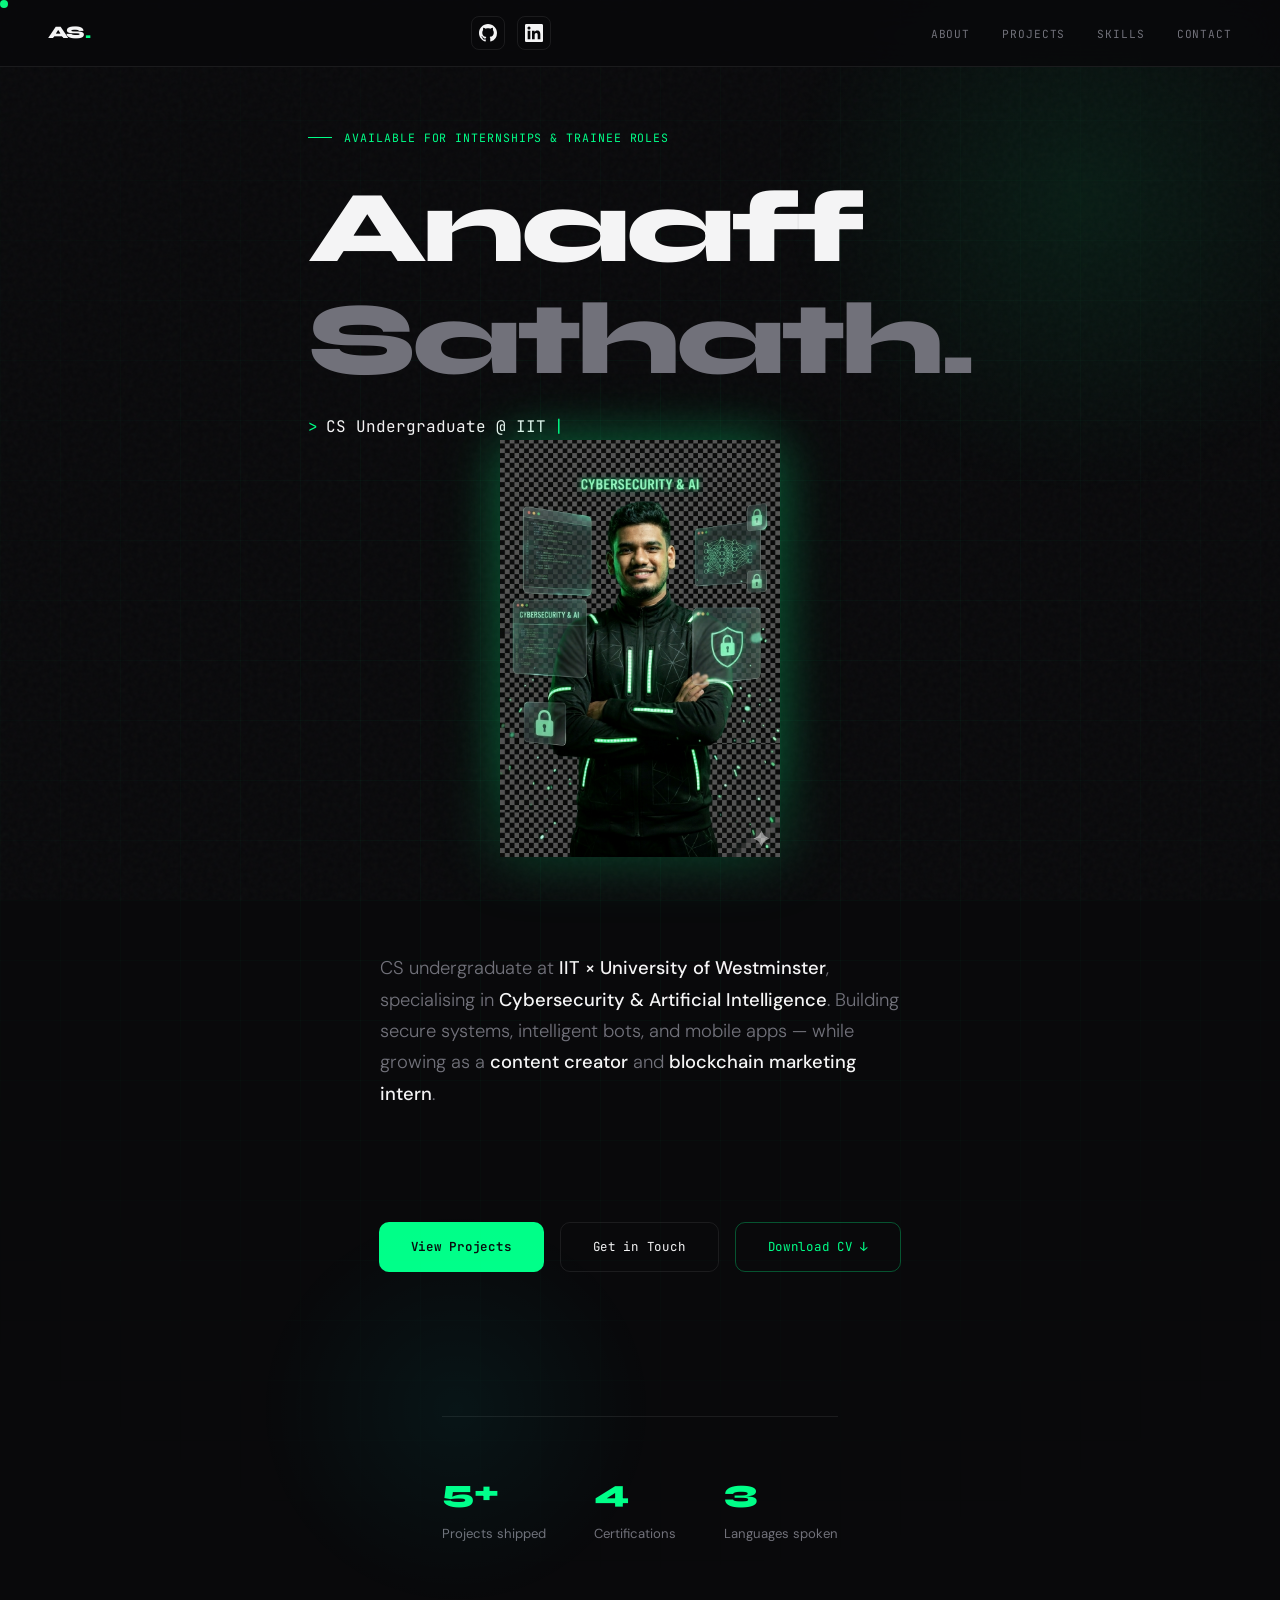
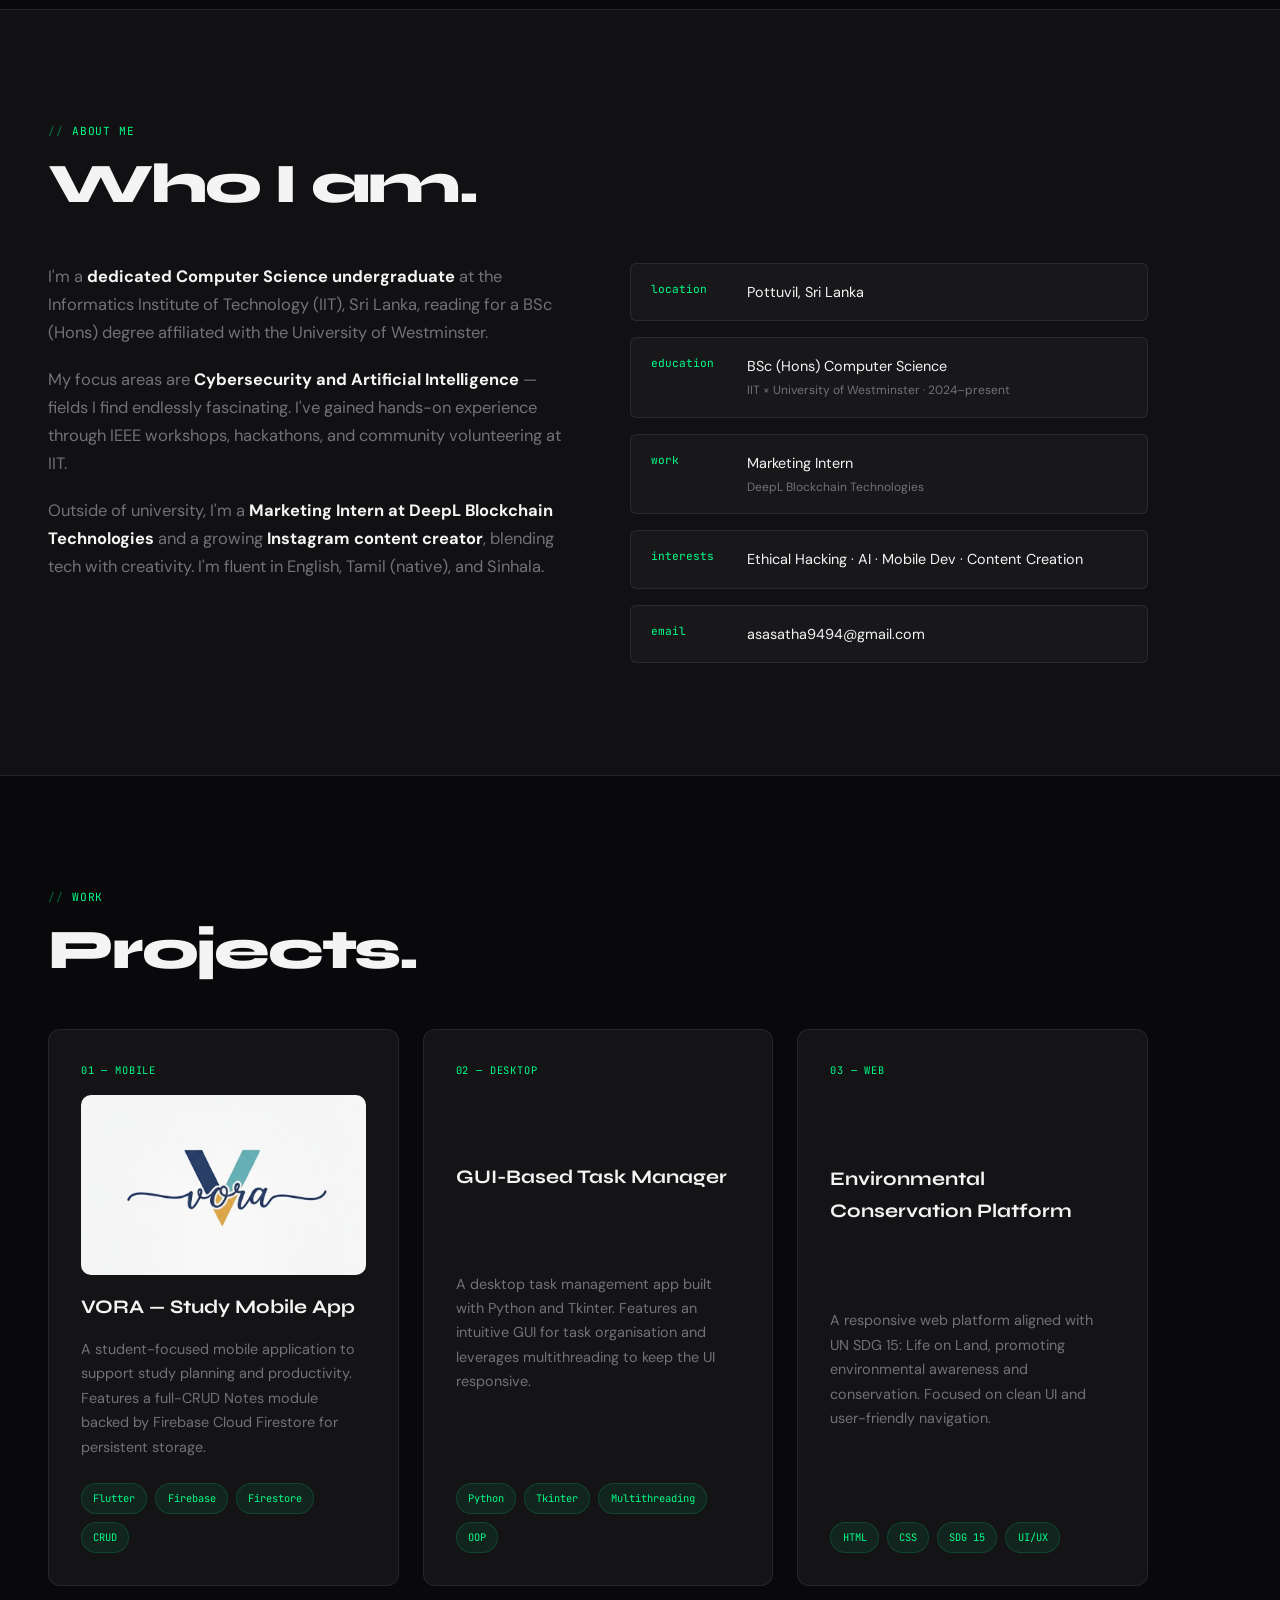
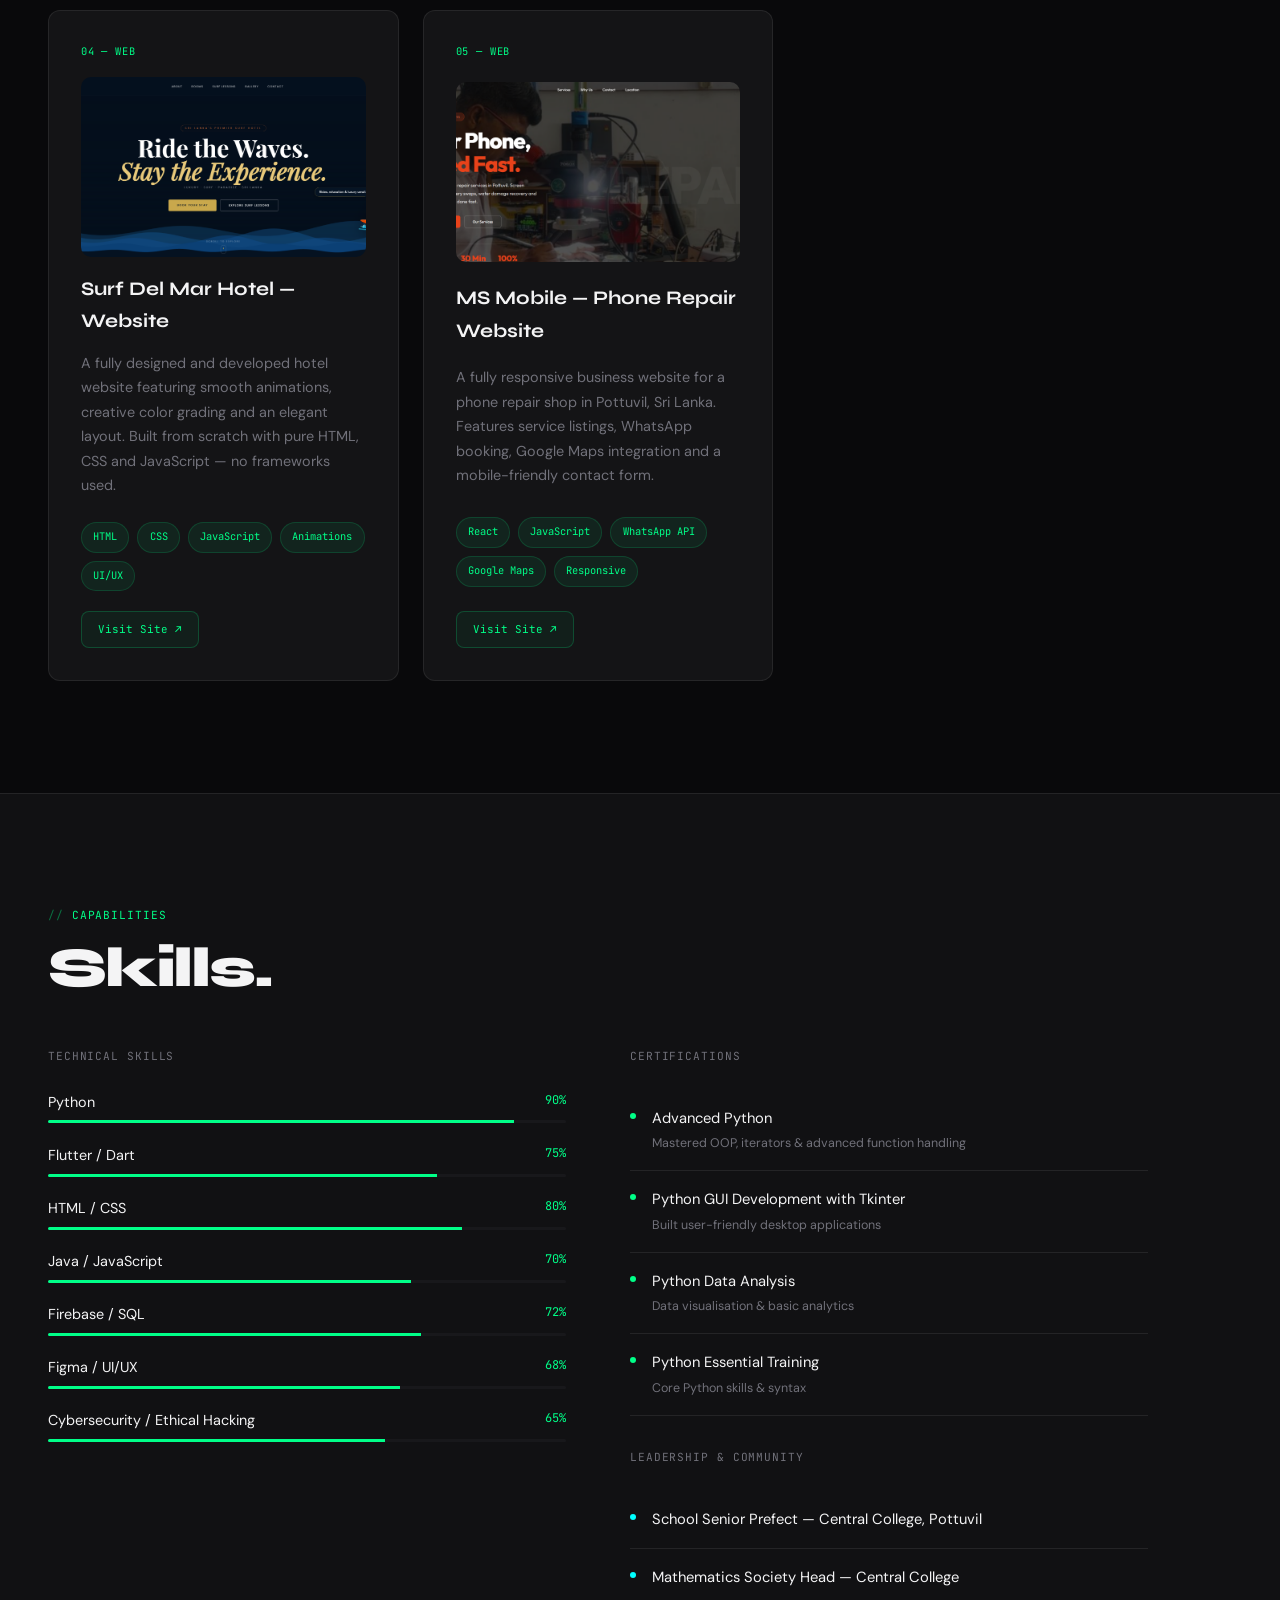
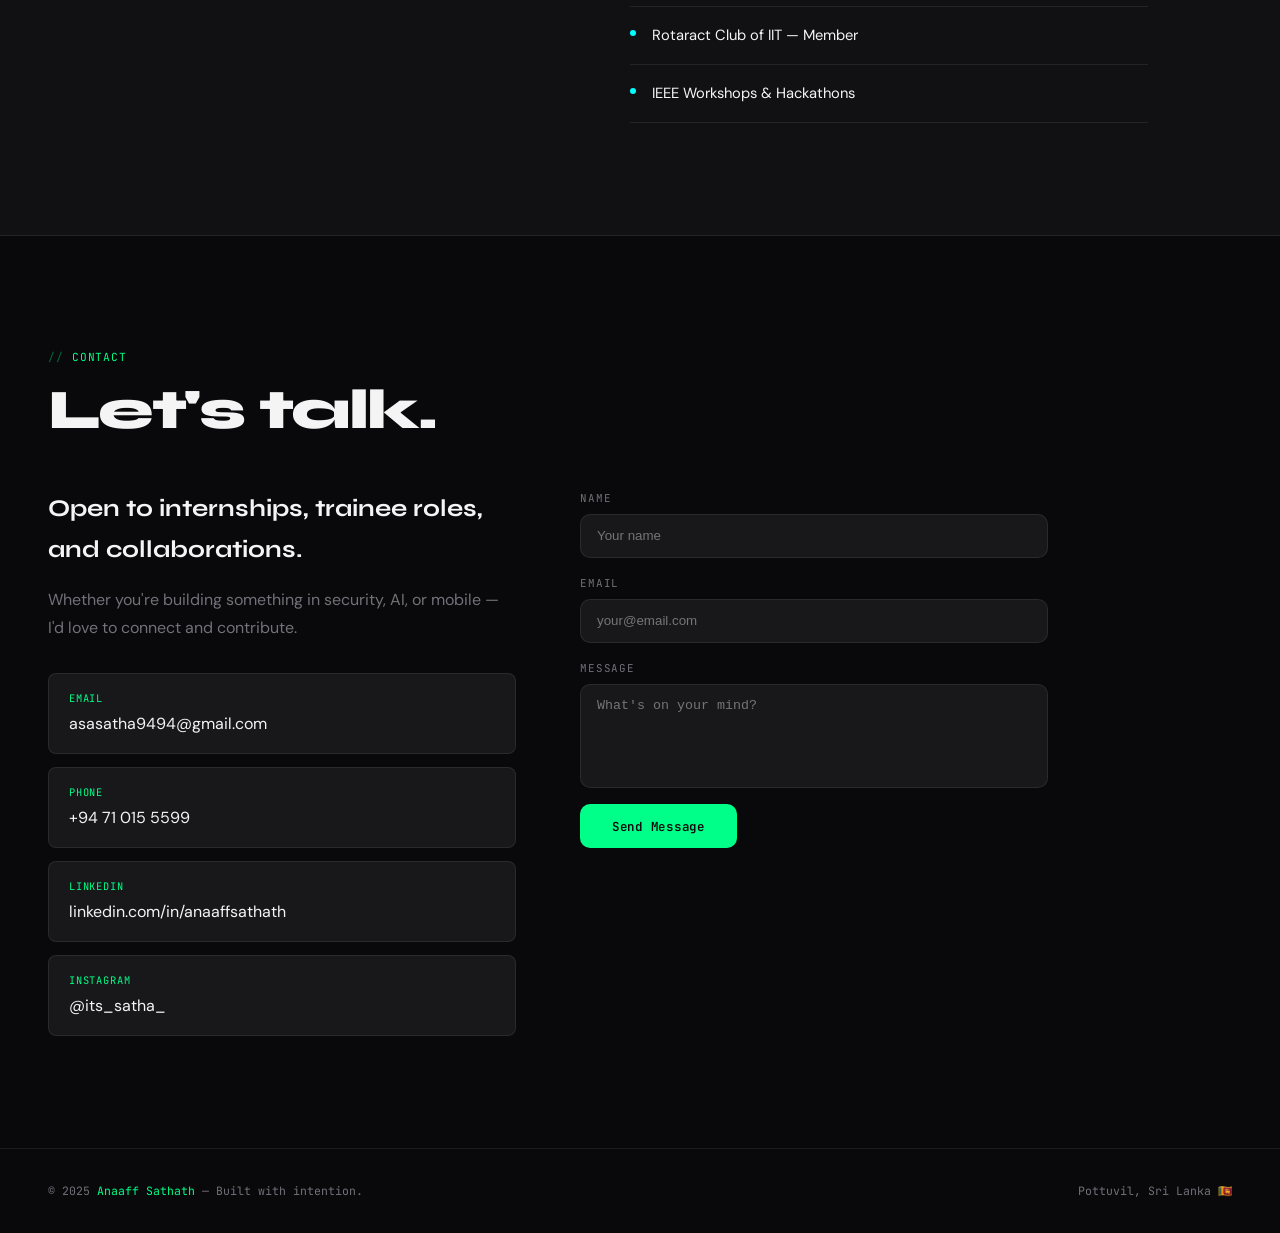
==== index.html @ a1d67bde "added hero image section and mobile fixes" ====
<!DOCTYPE html>
<html lang="en">

<head>
  <meta charset="UTF-8">
  <meta name="viewport" content="width=device-width, initial-scale=1.0">
  <title>Anaaff Sathath — CS Undergraduate | Cybersecurity & AI</title>
  <link
    href="https://fonts.googleapis.com/css2?family=Syne:wght@400;700;800&family=JetBrains+Mono:wght@300;400;600&family=DM+Sans:wght@300;400;500&display=swap"
    rel="stylesheet">
  <link rel="stylesheet" href="style.css">
</head>

<body>
  <!-- LOADING SCREEN -->
  <div id="loader">
    <div class="loader-inner">
      <div class="loader-logo">AS<span>.</span></div>
      <div class="loader-bar">
        <div class="loader-fill"></div>
      </div>
    </div>
  </div>

  <div class="cursor" id="cursor"></div>

  <nav>

    <!-- LEFT -->
    <div class="menu-toggle" id="menu-toggle">
      ☰
    </div>

    <!-- CENTER -->
    <a href="#" class="nav-logo">
      AS<span>.</span>
    </a>

    <!-- RIGHT -->
    <div class="nav-socials">

      <a href="https://github.com/asasatha9494" target="_blank" class="nav-social-link" aria-label="GitHub">

        <svg xmlns="http://www.w3.org/2000/svg" width="18" height="18" viewBox="0 0 24 24" fill="currentColor">

          <path
            d="M12 0C5.37 0 0 5.37 0 12c0 5.31 3.435 9.795 8.205 11.385.6.105.825-.255.825-.57 0-.285-.015-1.23-.015-2.235-3.015.555-3.795-.735-4.035-1.41-.135-.345-.72-1.41-1.23-1.695-.42-.225-1.02-.78-.015-.795.945-.015 1.62.87 1.845 1.23 1.08 1.815 2.805 1.305 3.495.99.105-.78.42-1.305.765-1.605-2.67-.3-5.46-1.335-5.46-5.925 0-1.305.465-2.385 1.23-3.225-.12-.3-.54-1.53.12-3.18 0 0 1.005-.315 3.3 1.23.96-.27 1.98-.405 3-.405s2.04.135 3 .405c2.295-1.56 3.3-1.23 3.3-1.23.66 1.65.24 2.88.12 3.18.765.84 1.23 1.905 1.23 3.225 0 4.605-2.805 5.625-5.475 5.925.435.375.81 1.095.81 2.22 0 1.605-.015 2.895-.015 3.3 0 .315.225.69.825.57A12.02 12.02 0 0 0 24 12c0-6.63-5.37-12-12-12z" />
        </svg>

      </a>

      <a href="https://www.linkedin.com/in/anaaffsathath" target="_blank" class="nav-social-link" aria-label="LinkedIn">

        <svg xmlns="http://www.w3.org/2000/svg" width="18" height="18" viewBox="0 0 24 24" fill="currentColor">

          <path
            d="M20.447 20.452h-3.554v-5.569c0-1.328-.027-3.037-1.852-3.037-1.853 0-2.136 1.445-2.136 2.939v5.667H9.351V9h3.414v1.561h.046c.477-.9 1.637-1.85 3.37-1.85 3.601 0 4.267 2.37 4.267 5.455v6.286zM5.337 7.433a2.062 2.062 0 0 1-2.063-2.065 2.064 2.064 0 1 1 2.063 2.065zm1.782 13.019H3.555V9h3.564v11.452zM22.225 0H1.771C.792 0 0 .774 0 1.729v20.542C0 23.227.792 24 1.771 24h20.451C23.2 24 24 23.227 24 22.271V1.729C24 .774 23.2 0 22.222 0h.003z" />
        </svg>

      </a>

    </div>

    <!-- MOBILE MENU -->
    <ul class="nav-links">
      <li><a href="#about">about</a></li>
      <li><a href="#projects">projects</a></li>
      <li><a href="#skills">skills</a></li>
      <li><a href="#contact">contact</a></li>
    </ul>

  </nav>

  <!-- HERO -->
  <section class="hero">
    <div class="hero-grid-bg"></div>
    <div class="hero-glow"></div>
    <div class="hero-glow2"></div>

    <div class="hero-container">
      <div class="hero-content">
        <div class="hero-tag">Available for internships &amp; trainee roles</div>
        <h1>Anaaff<br><span class="h1-dim">Sathath.</span></h1>
        <div class="typed-wrapper">
          <span class="typed-prefix">&gt;</span>
          <span id="typed-text"></span>
          <span class="typed-cursor">|</span>
        </div>


        <div class="hero-image">
          <img src="assets/images/portfolio pic.png" alt="Anaaff">
        </div>
      </div>
      <p class="hero-sub">
        CS undergraduate at <strong>IIT × University of Westminster</strong>, specialising in
        <strong>Cybersecurity &amp; Artificial Intelligence</strong>. Building secure systems, intelligent bots, and
        mobile apps — while growing as a <strong>content creator</strong> and <strong>blockchain marketing
          intern</strong>.
      </p>
      <div class="hero-cta">
        <a href="#projects" class="btn btn-primary">View Projects</a>
        <a href="#contact" class="btn btn-outline">Get in Touch</a>
        <a href="[data-uri]" download="Anaaff_Sathath_CV.pdf"
          class="btn btn-outline" style="border-color:rgba(0,255,136,0.3);color:var(--accent);">Download CV ↓</a>
      </div>
      <div class="hero-stats">
        <div>
          <div class="stat-num">5+</div>
          <div class="stat-label">Projects shipped</div>
        </div>
        <div>
          <div class="stat-num">4</div>
          <div class="stat-label">Certifications</div>
        </div>
        <div>
          <div class="stat-num">3</div>
          <div class="stat-label">Languages spoken</div>
        </div>
      </div>
    </div>
  </section>

  <!-- ABOUT -->
  <section id="about">
    <div class="section-tag">about me</div>
    <h2>Who I am.</h2>
    <div class="about-grid">
      <div class="about-text reveal">
        <p>I'm a <strong>dedicated Computer Science undergraduate</strong> at the Informatics Institute of Technology
          (IIT), Sri Lanka, reading for a BSc (Hons) degree affiliated with the University of Westminster.</p>
        <p>My focus areas are <strong>Cybersecurity and Artificial Intelligence</strong> — fields I find endlessly
          fascinating. I've gained hands-on experience through IEEE workshops, hackathons, and community volunteering at
          IIT.</p>
        <p>Outside of university, I'm a <strong>Marketing Intern at DeepL Blockchain Technologies</strong> and a growing
          <strong>Instagram content creator</strong>, blending tech with creativity. I'm fluent in English, Tamil
          (native), and Sinhala.
        </p>
      </div>
      <div class="about-details reveal">
        <div class="detail-row">
          <span class="detail-icon">location</span>
          <div class="detail-val">Pottuvil, Sri Lanka</div>
        </div>
        <div class="detail-row">
          <span class="detail-icon">education</span>
          <div class="detail-val">
            BSc (Hons) Computer Science
            <small>IIT × University of Westminster · 2024–present</small>
          </div>
        </div>
        <div class="detail-row">
          <span class="detail-icon">work</span>
          <div class="detail-val">
            Marketing Intern
            <small>DeepL Blockchain Technologies</small>
          </div>
        </div>
        <div class="detail-row">
          <span class="detail-icon">interests</span>
          <div class="detail-val">Ethical Hacking · AI · Mobile Dev · Content Creation</div>
        </div>
        <div class="detail-row">
          <span class="detail-icon">email</span>
          <div class="detail-val">asasatha9494@gmail.com</div>
        </div>
      </div>
    </div>
  </section>

  <!-- PROJECTS -->
  <section id="projects">
    <div class="section-tag">work</div>
    <h2>Projects.</h2>
    <div class="projects-grid">

      <div class="project-card reveal">
        <div class="project-num">01 — Mobile</div>
        <img src="assets/images/vora.jpeg" class="project-image" alt="Vora Study App">
        <div class="project-title">VORA — Study Mobile App</div>
        <p class="project-desc">A student-focused mobile application to support study planning and productivity.
          Features a full-CRUD Notes module backed by Firebase Cloud Firestore for persistent storage.</p>
        <div class="tech-stack">
          <span class="tech-tag">Flutter</span>
          <span class="tech-tag">Firebase</span>
          <span class="tech-tag">Firestore</span>
          <span class="tech-tag">CRUD</span>
        </div>
      </div>

      <div class="project-card reveal">
        <div class="project-num">02 — Desktop</div>
        <div class="project-title">GUI-Based Task Manager</div>
        <p class="project-desc">A desktop task management app built with Python and Tkinter. Features an intuitive GUI
          for task organisation and leverages multithreading to keep the UI responsive.</p>
        <div class="tech-stack">
          <span class="tech-tag">Python</span>
          <span class="tech-tag">Tkinter</span>
          <span class="tech-tag">Multithreading</span>
          <span class="tech-tag">OOP</span>
        </div>
      </div>

      <div class="project-card reveal">
        <div class="project-num">03 — Web</div>
        <div class="project-title">Environmental Conservation Platform</div>
        <p class="project-desc">A responsive web platform aligned with UN SDG 15: Life on Land, promoting environmental
          awareness and conservation. Focused on clean UI and user-friendly navigation.</p>
        <div class="tech-stack">
          <span class="tech-tag">HTML</span>
          <span class="tech-tag">CSS</span>
          <span class="tech-tag">SDG 15</span>
          <span class="tech-tag">UI/UX</span>
        </div>
      </div>

      <div class="project-card reveal">
        <div class="project-num">04 — Web</div>
        <img src="assets/images/surfdelmar.png" class="project-image">
        <div class="project-title">Surf Del Mar Hotel — Website</div>
        <p class="project-desc">A fully designed and developed hotel website featuring smooth animations, creative color
          grading and an elegant layout. Built from scratch with pure HTML, CSS and JavaScript — no frameworks used.</p>
        <div class="tech-stack">
          <span class="tech-tag">HTML</span>
          <span class="tech-tag">CSS</span>
          <span class="tech-tag">JavaScript</span>
          <span class="tech-tag">Animations</span>
          <span class="tech-tag">UI/UX</span>
        </div>
        <a href="https://surfdelmarhotel.com" target="_blank" class="project-link">Visit Site ↗</a>
      </div>

      <div class="project-card reveal">
        <div class="project-num">05 — Web</div>
        <img src="assets/images/msmobile.png" class="project-image">
        <div class="project-title">MS Mobile — Phone Repair Website</div>
        <p class="project-desc">A fully responsive business website for a phone repair shop in Pottuvil, Sri Lanka.
          Features service listings, WhatsApp booking, Google Maps integration and a mobile-friendly contact form.</p>
        <div class="tech-stack">
          <span class="tech-tag">React</span>
          <span class="tech-tag">JavaScript</span>
          <span class="tech-tag">WhatsApp API</span>
          <span class="tech-tag">Google Maps</span>
          <span class="tech-tag">Responsive</span>
        </div>
        <a href="https://asasatha9494.github.io/ms-mobile/" target="_blank" class="project-link">Visit Site ↗</a>
      </div>

    </div>
  </section>

  <!-- SKILLS -->
  <section id="skills">
    <div class="section-tag">capabilities</div>
    <h2>Skills.</h2>
    <div class="skills-layout">
      <div>
        <div class="skill-group-label">Technical Skills</div>
        <div class="skill-item reveal">
          <div class="skill-top"><span class="skill-name">Python</span><span class="skill-pct">90%</span></div>
          <div class="skill-bar">
            <div class="skill-fill" style="width:90%; animation-delay:0.1s"></div>
          </div>
        </div>
        <div class="skill-item reveal">
          <div class="skill-top"><span class="skill-name">Flutter / Dart</span><span class="skill-pct">75%</span></div>
          <div class="skill-bar">
            <div class="skill-fill" style="width:75%; animation-delay:0.2s"></div>
          </div>
        </div>
        <div class="skill-item reveal">
          <div class="skill-top"><span class="skill-name">HTML / CSS</span><span class="skill-pct">80%</span></div>
          <div class="skill-bar">
            <div class="skill-fill" style="width:80%; animation-delay:0.3s"></div>
          </div>
        </div>
        <div class="skill-item reveal">
          <div class="skill-top"><span class="skill-name">Java / JavaScript</span><span class="skill-pct">70%</span>
          </div>
          <div class="skill-bar">
            <div class="skill-fill" style="width:70%; animation-delay:0.4s"></div>
          </div>
        </div>
        <div class="skill-item reveal">
          <div class="skill-top"><span class="skill-name">Firebase / SQL</span><span class="skill-pct">72%</span></div>
          <div class="skill-bar">
            <div class="skill-fill" style="width:72%; animation-delay:0.5s"></div>
          </div>
        </div>
        <div class="skill-item reveal">
          <div class="skill-top"><span class="skill-name">Figma / UI/UX</span><span class="skill-pct">68%</span></div>
          <div class="skill-bar">
            <div class="skill-fill" style="width:68%; animation-delay:0.6s"></div>
          </div>
        </div>
        <div class="skill-item reveal">
          <div class="skill-top"><span class="skill-name">Cybersecurity / Ethical Hacking</span><span
              class="skill-pct">65%</span></div>
          <div class="skill-bar">
            <div class="skill-fill" style="width:65%; animation-delay:0.7s"></div>
          </div>
        </div>
      </div>
      <div>
        <div class="skill-group-label">Certifications</div>
        <ul class="cert-list">
          <li class="cert-item reveal">
            <div class="cert-dot"></div>
            <div>
              <div class="cert-name">Advanced Python</div>
              <div class="cert-sub">Mastered OOP, iterators & advanced function handling</div>
            </div>
          </li>
          <li class="cert-item reveal">
            <div class="cert-dot"></div>
            <div>
              <div class="cert-name">Python GUI Development with Tkinter</div>
              <div class="cert-sub">Built user-friendly desktop applications</div>
            </div>
          </li>
          <li class="cert-item reveal">
            <div class="cert-dot"></div>
            <div>
              <div class="cert-name">Python Data Analysis</div>
              <div class="cert-sub">Data visualisation & basic analytics</div>
            </div>
          </li>
          <li class="cert-item reveal">
            <div class="cert-dot"></div>
            <div>
              <div class="cert-name">Python Essential Training</div>
              <div class="cert-sub">Core Python skills & syntax</div>
            </div>
          </li>
        </ul>
        <div class="skill-group-label" style="margin-top:2rem">Leadership & Community</div>
        <ul class="cert-list">
          <li class="cert-item reveal">
            <div class="cert-dot" style="background:var(--accent2)"></div>
            <div>
              <div class="cert-name">School Senior Prefect — Central College, Pottuvil</div>
            </div>
          </li>
          <li class="cert-item reveal">
            <div class="cert-dot" style="background:var(--accent2)"></div>
            <div>
              <div class="cert-name">Mathematics Society Head — Central College</div>
            </div>
          </li>
          <li class="cert-item reveal">
            <div class="cert-dot" style="background:var(--accent2)"></div>
            <div>
              <div class="cert-name">Rotaract Club of IIT — Member</div>
            </div>
          </li>
          <li class="cert-item reveal">
            <div class="cert-dot" style="background:var(--accent2)"></div>
            <div>
              <div class="cert-name">IEEE Workshops & Hackathons</div>
            </div>
          </li>
        </ul>
      </div>
    </div>
  </section>

  <!-- CONTACT -->
  <section id="contact">
    <div class="section-tag">contact</div>
    <h2>Let's talk.</h2>
    <div class="contact-layout">
      <div class="reveal">
        <p class="contact-lead">Open to internships, trainee roles, and collaborations.</p>
        <p class="contact-text">Whether you're building something in security, AI, or mobile — I'd love to connect and
          contribute.</p>
        <div class="contact-links">
          <a href="mailto:asasatha9494@gmail.com" class="contact-link">
            <div>
              <span class="contact-link-label">email</span>
              asasatha9494@gmail.com
            </div>
          </a>
          <a href="tel:+94710155599" class="contact-link">
            <div>
              <span class="contact-link-label">phone</span>
              +94 71 015 5599
            </div>
          </a>
          <a href="https://www.linkedin.com/in/anaaffsathath" target="_blank" class="contact-link">
            <div>
              <span class="contact-link-label">linkedin</span>
              linkedin.com/in/anaaffsathath
            </div>
          </a>
          <a href="https://www.instagram.com/its_satha_" target="_blank" class="contact-link">
            <div>
              <span class="contact-link-label">instagram</span>
              @its_satha_
            </div>
          </a>
        </div>
      </div>
      <div class="contact-form reveal">
        <div class="form-group">
          <label>name</label>
          <input type="text" placeholder="Your name">
        </div>
        <div class="form-group">
          <label>email</label>
          <input type="email" placeholder="your@email.com">
        </div>
        <div class="form-group">
          <label>message</label>
          <textarea rows="5" placeholder="What's on your mind?"></textarea>
        </div>
        <button class="btn btn-primary" style="align-self: flex-start;"
          onclick="alert('Thanks! Connect this to EmailJS or Formspree.')">Send Message</button>
      </div>
    </div>
  </section>

  <footer>
    <div class="footer-text">© 2025 <span>Anaaff Sathath</span> — Built with intention.</div>
    <div class="footer-text">Pottuvil, Sri Lanka 🇱🇰</div>
  </footer>

  <script src="script.js"></script>
</body>


</html>
---- style.css ----
/* =========================
   RESET
========================= */
*,
*::before,
*::after {
  margin: 0;
  padding: 0;
  box-sizing: border-box;
}

img,
svg,
video,
canvas {
  max-width: 100%;
  display: block;
}

:root {
  --bg: #09090b;
  --bg2: #111113;
  --bg3: #18181b;
  --card: #141416;
  --text: #f4f4f5;
  --muted: #71717a;
  --accent: #00ff88;
  --accent2: #0ff;
  --border: rgba(255, 255, 255, 0.08);
}

html {
  scroll-behavior: smooth;
}

body {
  background: var(--bg);
  color: var(--text);
  font-family: 'DM Sans', sans-serif;
  line-height: 1.7;
  overflow-x: hidden;
  position: relative;
}

/* =========================
   NOISE OVERLAY
========================= */
body::before {
  content: '';
  position: fixed;
  inset: 0;
  z-index: 0;
  pointer-events: none;
  background-image: url("data:image/svg+xml,%3Csvg viewBox='0 0 200 200' xmlns='http://www.w3.org/2000/svg'%3E%3Cfilter id='n'%3E%3CfeTurbulence type='fractalNoise' baseFrequency='0.9' numOctaves='4' stitchTiles='stitch'/%3E%3C/filter%3E%3Crect width='100%25' height='100%25' filter='url(%23n)' opacity='0.03'/%3E%3C/svg%3E");
}

/* =========================
   NAVBAR
========================= */
nav {
  position: fixed;
  top: 0;
  left: 0;
  width: 100%;
  z-index: 1000;

  display: flex;
  align-items: center;
  justify-content: space-between;

  padding: 1rem 3rem;

  background: rgba(9, 9, 11, 0.85);
  backdrop-filter: blur(20px);
  border-bottom: 1px solid var(--border);
}

.nav-logo {
  color: var(--text);
  text-decoration: none;
  font-family: 'Syne', sans-serif;
  font-size: 1.1rem;
  font-weight: 800;
  letter-spacing: -0.03em;
}

.nav-logo span {
  color: var(--accent);
}

.nav-links {
  display: flex;
  align-items: center;
  gap: 2rem;
  list-style: none;
}

.nav-links a {
  text-decoration: none;
  color: var(--muted);
  font-family: 'JetBrains Mono', monospace;
  font-size: 0.7rem;
  text-transform: uppercase;
  letter-spacing: 0.08em;
  transition: 0.25s ease;
}

.nav-links a:hover,
.nav-links a.active {
  color: var(--accent);
}

/* NAV SOCIALS */
.nav-socials {
  display: flex;
  align-items: center;
  gap: 0.75rem;
}

.nav-social-link {
  width: 34px;
  height: 34px;

  display: flex;
  align-items: center;
  justify-content: center;

  border-radius: 8px;
  border: 1px solid var(--border);

  color: var(--text);
  text-decoration: none;

  transition: 0.25s ease;
}

.nav-social-link:hover {
  color: var(--accent);
  border-color: rgba(0, 255, 136, 0.35);
  background: rgba(0, 255, 136, 0.06);
  transform: translateY(-2px);
}

/* HAMBURGER */
.menu-toggle {
  display: none;

  align-items: center;
  justify-content: center;

  cursor: pointer;

  font-size: 1.3rem;

  color: var(--text);

  width: 38px;
  height: 38px;

  border-radius: 8px;

  background: rgba(255, 255, 255, 0.03);

  border: 1px solid var(--border);
}

/* =========================
   HERO
========================= */
.hero {
  min-height: 100vh;
  display: flex;
  align-items: center;
  position: relative;
  overflow: hidden;
  padding: 8rem 3rem 4rem;
}

.hero-grid-bg {
  position: absolute;
  inset: 0;

  background-image:
    linear-gradient(rgba(0, 255, 136, 0.03) 1px, transparent 1px),
    linear-gradient(90deg, rgba(0, 255, 136, 0.03) 1px, transparent 1px);

  background-size: 60px 60px;

  mask-image: radial-gradient(ellipse 80% 60% at 50% 40%,
      black 30%,
      transparent 100%);
}

.hero-glow,
.hero-glow2 {
  position: absolute;
  border-radius: 50%;
  pointer-events: none;
}

.hero-glow {
  width: 600px;
  height: 600px;
  top: -100px;
  right: -100px;

  background: radial-gradient(circle,
      rgba(0, 255, 136, 0.08) 0%,
      transparent 70%);
}

.hero-glow2 {
  width: 400px;
  height: 400px;
  bottom: 0;
  left: 20%;

  background: radial-gradient(circle,
      rgba(0, 255, 255, 0.05) 0%,
      transparent 70%);
}

.hero-content {
  position: relative;
  z-index: 1;
  max-width: 900px;
}

.hero-tag,
.section-tag,
.skill-group-label,
.contact-link-label,
.form-group label,
.project-num {
  font-family: 'JetBrains Mono', monospace;
  letter-spacing: 0.08em;
  text-transform: uppercase;
}

.hero-tag {
  display: flex;
  align-items: center;
  gap: 0.75rem;

  margin-bottom: 1.5rem;

  color: var(--accent);
  font-size: 0.72rem;
}

.hero-tag::before {
  content: '';
  width: 24px;
  height: 1px;
  background: var(--accent);
}

h1,
h2 {
  font-family: 'Syne', sans-serif;
  line-height: 1.1;
  letter-spacing: -0.04em;
}

h1 {
  font-size: clamp(3rem, 8vw, 6.5rem);
  font-weight: 800;
}

h2 {
  margin-bottom: 3rem;
  font-size: clamp(2rem, 5vw, 3.5rem);
  font-weight: 800;
}

.h1-dim {
  color: var(--muted);
}

.hero-sub {
  max-width: 520px;
  margin: 2rem 0 3rem;

  color: var(--muted);
  font-size: clamp(1rem, 2vw, 1.15rem);
  font-weight: 300;
}

.hero-sub strong {
  color: var(--text);
  font-weight: 500;
}

/* TYPING */
.typed-wrapper {
  display: flex;
  align-items: center;
  gap: 0.5rem;

  margin-top: 1rem;

  font-family: 'JetBrains Mono', monospace;
}

.typed-prefix,
.typed-cursor {
  color: var(--accent);
}

.typed-cursor {
  animation: blink 0.8s infinite;
}

@keyframes blink {

  0%,
  100% {
    opacity: 1;
  }

  50% {
    opacity: 0;
  }
}

.hero-container{
  display:flex;
  align-items:center;
  justify-content:space-between;
  gap:4rem;
  width:100%;
}

.hero-content{
  flex:1;
}

.hero-image{
  flex:1;
  display:flex;
  justify-content:center;
  position:relative;
}

.hero-image::before{
  content:"";
  position:absolute;

  width:420px;
  height:520px;

  border-radius:30px;

  background:rgba(255,255,255,0.05);

  backdrop-filter:blur(20px);

  border:1px solid rgba(255,255,255,0.1);

  box-shadow:
    0 0 50px rgba(0,255,136,0.15);

  z-index:0;
}

.hero-image img{
  position:relative;
  z-index:1;

  width:100%;
  max-width:450px;

  object-fit:contain;

  filter:
    drop-shadow(0 0 30px rgba(0,255,136,0.25));
}

/* HERO BUTTONS */
.hero-cta {
  display: flex;
  flex-wrap: wrap;
  gap: 1rem;
}

.btn {
  display: inline-flex;
  align-items: center;
  justify-content: center;
  gap: 0.5rem;

  padding: 0.85rem 2rem;

  border-radius: 10px;
  border: none;

  cursor: pointer;
  text-decoration: none;

  font-family: 'JetBrains Mono', monospace;
  font-size: 0.78rem;
  letter-spacing: 0.06em;

  transition: 0.25s ease;
}

.btn-primary {
  background: var(--accent);
  color: #09090b;
  font-weight: 600;
}

.btn-primary:hover {
  transform: translateY(-2px);
  background: #00e87a;
  box-shadow: 0 8px 32px rgba(0, 255, 136, 0.25);
}

.btn-outline {
  background: transparent;
  border: 1px solid var(--border);
  color: var(--text);
}

.btn-outline:hover {
  border-color: rgba(255, 255, 255, 0.2);
  background: rgba(255, 255, 255, 0.04);
}

/* HERO STATS */
.hero-stats {
  display: flex;
  flex-wrap: wrap;
  gap: 3rem;

  margin-top: 5rem;
  padding-top: 3rem;

  border-top: 1px solid var(--border);
}

.stat-num {
  color: var(--accent);
  font-family: 'Syne', sans-serif;
  font-size: 2rem;
  font-weight: 800;
}

.stat-label {
  margin-top: 0.2rem;
  color: var(--muted);
  font-size: 0.82rem;
}

/* =========================
   SECTIONS
========================= */
section {
  position: relative;
  z-index: 1;
  padding: 7rem 3rem;
}

.section-tag {
  margin-bottom: 0.75rem;
  color: var(--accent);
  font-size: 0.7rem;
}

.section-tag::before {
  content: '//';
  opacity: 0.4;
  margin-right: 0.5rem;
}

#about,
#skills {
  background: var(--bg2);
  border-top: 1px solid var(--border);
  border-bottom: 1px solid var(--border);
}

/* =========================
   ABOUT
========================= */
.about-grid,
.skills-layout,
.contact-layout {
  display: grid;
  grid-template-columns: 1fr 1fr;
  gap: 4rem;
}

.about-grid {
  max-width: 1100px;
}

.about-text p {
  margin-bottom: 1.2rem;
  color: var(--muted);
  font-size: 1.03rem;
}

.about-text strong {
  color: var(--text);
}

.about-details {
  display: flex;
  flex-direction: column;
  gap: 1rem;
}

.detail-row {
  display: flex;
  gap: 1rem;

  padding: 1rem 1.25rem;

  background: var(--bg3);
  border: 1px solid var(--border);
  border-radius: 6px;
}

.detail-icon {
  min-width: 80px;
  color: var(--accent);
  font-family: 'JetBrains Mono', monospace;
  font-size: 0.7rem;
}

.detail-val {
  color: var(--text);
  font-size: 0.9rem;
}

.detail-val small {
  display: block;
  margin-top: 0.1rem;
  color: var(--muted);
}

/* =========================
   PROJECTS
========================= */
.projects-grid {
  display: grid;
  grid-template-columns: repeat(auto-fit, minmax(300px, 1fr));
  gap: 1.5rem;

  max-width: 1100px;
}

.project-card {
  position: relative;
  overflow: hidden;

  display: flex;
  flex-direction: column;
  justify-content: space-between;

  padding: 2rem;

  background: var(--card);
  border: 1px solid var(--border);
  border-radius: 12px;

  transition: 0.3s ease;
}

.project-card::before {
  content: '';
  position: absolute;
  top: 0;
  left: 0;

  width: 100%;
  height: 2px;

  background: var(--accent);

  transform: scaleX(0);
  transform-origin: left;
  transition: transform 0.3s ease;
}

.project-card:hover {
  transform: translateY(-5px);
  border-color: rgba(0, 255, 136, 0.25);
}

.project-card:hover::before {
  transform: scaleX(1);
}

.project-num {
  margin-bottom: 1rem;
  color: var(--accent);
  font-size: 0.65rem;
}

.project-title {
  margin-bottom: 0.8rem;
  font-family: 'Syne', sans-serif;
  font-size: 1.2rem;
  font-weight: 700;
}

.project-desc {
  margin-bottom: 1.5rem;
  color: var(--muted);
  font-size: 0.9rem;
}

.project-image {
  width: 100%;
  height: 180px;
  object-fit: cover;

  margin-bottom: 1rem;
  border-radius: 10px;
}

.tech-stack {
  display: flex;
  flex-wrap: wrap;
  gap: 0.5rem;
}

.tech-tag {
  padding: 0.35rem 0.7rem;

  border-radius: 999px;
  border: 1px solid rgba(0, 255, 136, 0.15);

  background: rgba(0, 255, 136, 0.07);
  color: var(--accent);

  font-family: 'JetBrains Mono', monospace;
  font-size: 0.65rem;
}

.project-link {
  display: inline-flex;
  align-items: center;

  width: fit-content;

  margin-top: 1.25rem;
  padding: 0.5rem 1rem;

  border-radius: 8px;
  border: 1px solid rgba(0, 255, 136, 0.2);

  background: rgba(0, 255, 136, 0.05);
  color: var(--accent);

  text-decoration: none;
  font-family: 'JetBrains Mono', monospace;
  font-size: 0.68rem;

  transition: 0.25s ease;
}

.project-link:hover {
  transform: translateY(-2px);
  border-color: rgba(0, 255, 136, 0.5);
}

/* =========================
   SKILLS
========================= */
.skills-layout {
  max-width: 1100px;
}

.skill-group-label {
  margin-bottom: 1.5rem;
  color: var(--muted);
  font-size: 0.7rem;
}

.skill-item {
  margin-bottom: 1.2rem;
}

.skill-top {
  display: flex;
  justify-content: space-between;
  margin-bottom: 0.4rem;
}

.skill-name {
  font-size: 0.9rem;
}

.skill-pct {
  color: var(--accent);
  font-family: 'JetBrains Mono', monospace;
  font-size: 0.75rem;
}

.skill-bar {
  height: 3px;
  overflow: hidden;
  border-radius: 999px;
  background: var(--bg3);
}

.skill-fill {
  height: 100%;
  background: var(--accent);

  transform: scaleX(0);
  transform-origin: left;

  animation: barFill 1.2s ease forwards;
}

@keyframes barFill {
  to {
    transform: scaleX(1);
  }
}

.cert-list {
  list-style: none;
}

.cert-item {
  display: flex;
  gap: 1rem;

  padding: 1rem 0;

  border-bottom: 1px solid var(--border);
}

.cert-dot {
  width: 6px;
  height: 6px;
  margin-top: 7px;

  border-radius: 50%;
  background: var(--accent);
}

.cert-name {
  color: var(--text);
  font-size: 0.92rem;
}

.cert-sub {
  margin-top: 0.15rem;
  color: var(--muted);
  font-size: 0.78rem;
}

/* =========================
   CONTACT
========================= */
.contact-layout {
  max-width: 1000px;
}

.contact-lead {
  margin-bottom: 1rem;
  font-family: 'Syne', sans-serif;
  font-size: 1.5rem;
  font-weight: 700;
}

.contact-text {
  margin-bottom: 2rem;
  color: var(--muted);
}

.contact-links {
  display: flex;
  flex-direction: column;
  gap: 0.8rem;
}

.contact-link {
  display: flex;
  align-items: center;

  padding: 1rem 1.25rem;

  border-radius: 8px;
  border: 1px solid var(--border);

  background: var(--bg3);
  color: var(--text);
  text-decoration: none;

  transition: 0.25s ease;
}

.contact-link:hover {
  border-color: rgba(0, 255, 136, 0.3);
  background: rgba(0, 255, 136, 0.05);
}

.contact-link-label {
  display: block;
  margin-bottom: 0.15rem;
  color: var(--accent);
  font-size: 0.65rem;
}

.contact-form {
  display: flex;
  flex-direction: column;
  gap: 1rem;
}

.form-group {
  display: flex;
  flex-direction: column;
  gap: 0.4rem;
}

.form-group label {
  color: var(--muted);
  font-size: 0.68rem;
}

.form-group input,
.form-group textarea {
  padding: 0.85rem 1rem;

  border-radius: 10px;
  border: 1px solid var(--border);
  outline: none;

  background: var(--bg3);
  color: var(--text);

  resize: none;
  transition: 0.25s ease;
}

.form-group input:focus,
.form-group textarea:focus {
  border-color: rgba(0, 255, 136, 0.4);
}

/* =========================
   FOOTER
========================= */
footer {
  display: flex;
  justify-content: space-between;
  align-items: center;
  flex-wrap: wrap;
  gap: 1rem;

  padding: 2rem 3rem;

  border-top: 1px solid var(--border);
}

.footer-text {
  color: var(--muted);
  font-family: 'JetBrains Mono', monospace;
  font-size: 0.72rem;
}

.footer-text span {
  color: var(--accent);
}

/* =========================
   SCROLL REVEAL
========================= */
.reveal {
  opacity: 0;
  transform: translateY(24px);
  transition: opacity 0.7s ease, transform 0.7s ease;
}

.reveal.visible {
  opacity: 1;
  transform: translateY(0);
}

/* =========================
   CUSTOM CURSOR
========================= */
.cursor {
  position: fixed;
  z-index: 9999;

  width: 8px;
  height: 8px;

  border-radius: 50%;

  background: var(--accent);

  pointer-events: none;
  mix-blend-mode: difference;
}

/* =========================
   LOADING SCREEN
   (UNCHANGED)
========================= */
#loader {
  position: fixed;
  inset: 0;
  background: #09090b;
  z-index: 9999;
  display: flex;
  align-items: center;
  justify-content: center;
  transition: opacity 0.6s ease, visibility 0.6s ease;
}

#loader.hidden {
  opacity: 0;
  visibility: hidden;
}

.loader-inner {
  display: flex;
  flex-direction: column;
  align-items: center;
  gap: 1.5rem;
}

.loader-logo {
  font-family: 'Syne', sans-serif;
  font-weight: 800;
  font-size: 3rem;
  color: #f4f4f5;
  letter-spacing: -0.04em;
}

.loader-logo span {
  color: #00ff88;
}

.loader-bar {
  width: 120px;
  height: 2px;
  background: rgba(255, 255, 255, 0.1);
  border-radius: 2px;
  overflow: hidden;
}

.loader-fill {
  height: 100%;
  width: 0%;
  background: #00ff88;
  border-radius: 2px;
  animation: loadFill 1.5s ease forwards;
}

@keyframes loadFill {
  to {
    width: 100%;
  }
}

/* =========================================
   MOBILE RESPONSIVE — FINAL FIX
========================================= */
@media screen and (max-width: 768px) {

  /* Prevent horizontal scrolling */
  html,
  body {
    width: 100%;
    overflow-x: hidden;
  }

  * {
    max-width: 100%;
  }

  /* NAVBAR */
  nav {
    position: fixed;
    top: 0;
    left: 0;

    width: 100%;
    height: 72px;

    padding: 0 1rem;

    display: flex;
    align-items: center;
    justify-content: space-between;

    background: rgba(9, 9, 11, 0.94);
    backdrop-filter: blur(18px);

    border-bottom: 1px solid var(--border);

    z-index: 1000;
  }

  /* LOGO */
  .nav-logo {
    position: absolute;
    left: 50%;
    transform: translateX(-50%);

    font-size: 1rem;
    white-space: nowrap;
  }

  /* MENU BUTTON */
  .menu-toggle {
    display: flex;

    align-items: center;
    justify-content: center;

    width: 40px;
    height: 40px;

    flex-shrink: 0;

    border-radius: 10px;

    background: rgba(255,255,255,0.04);
    border: 1px solid var(--border);

    color: var(--text);

    cursor: pointer;
  }

  /* SOCIAL ICONS */
  .nav-socials {
    display: flex;
    align-items: center;
    gap: 0.45rem;

    margin-left: auto;
  }

  .nav-social-link {
    width: 34px;
    height: 34px;

    flex-shrink: 0;
  }

  .nav-social-link svg {
    width: 15px;
    height: 15px;
  }

  /* MOBILE MENU */
  .nav-links {
    position: fixed;

    top: 72px;
    left: 0;

    width: 100%;
    padding: 2rem 1.5rem;

    display: flex;
    flex-direction: column;
    align-items: center;
    gap: 1.5rem;

    background: rgba(9, 9, 11, 0.98);
    backdrop-filter: blur(18px);

    border-bottom: 1px solid var(--border);

    opacity: 0;
    visibility: hidden;

    transform: translateY(-10px);

    transition:
      opacity 0.3s ease,
      transform 0.3s ease,
      visibility 0.3s ease;

    z-index: 999;
  }

  .nav-links.active {
    opacity: 1;
    visibility: visible;
    transform: translateY(0);
  }

  .nav-links a {
    font-size: 0.78rem;
  }

  /* HERO */
  .hero {
    min-height: auto;

    padding:
      8rem
      1.25rem
      4rem;
  }

  .hero-content {
    width: 100%;
  }

  h1 {
    font-size: clamp(2.8rem, 13vw, 4.5rem);
    line-height: 0.95;
  }

  h2 {
    font-size: clamp(2rem, 8vw, 3rem);
  }

  .hero-sub {
    font-size: 0.98rem;
  }

  .typed-wrapper {
    flex-wrap: wrap;
  }

  /* BUTTONS */
  .hero-cta {
    width: 100%;
    flex-direction: column;
  }

  .btn {
    width: 100%;
  }

  /* STATS */
  .hero-stats {
    gap: 1.5rem;
  }

  .stat-num {
    font-size: 1.6rem;
  }

  /* LAYOUTS */
  section,
  footer {
    padding-left: 1.25rem;
    padding-right: 1.25rem;
  }

  .about-grid,
  .skills-layout,
  .contact-layout,
  .projects-grid {
    grid-template-columns: 1fr;
    gap: 2rem;
  }

  /* PROJECTS */
  .project-card {
    padding: 1.4rem;
  }

  .project-image {
    height: 180px;
  }

  /* DETAILS */
  .detail-row {
    flex-direction: column;
    gap: 0.4rem;
  }

  .detail-icon {
    min-width: auto;
  }

  /* CONTACT */
  .contact-link {
    overflow-wrap: break-word;
  }

  /* FOOTER */
  footer {
    flex-direction: column;
    align-items: flex-start;
  }

  /* CURSOR OFF */
  .cursor {
    display: none;
  }

  /* Prevent glow overflow */
  .hero-glow,
  .hero-glow2 {
    filter: blur(40px);
    opacity: 0.6;
  }
}

.hero-container{
  flex-direction:column;
}

.hero-image{
  order:-1;
}

.hero-image::before{
  width:280px;
  height:350px;
}

.hero-image img{
  max-width:280px;
}
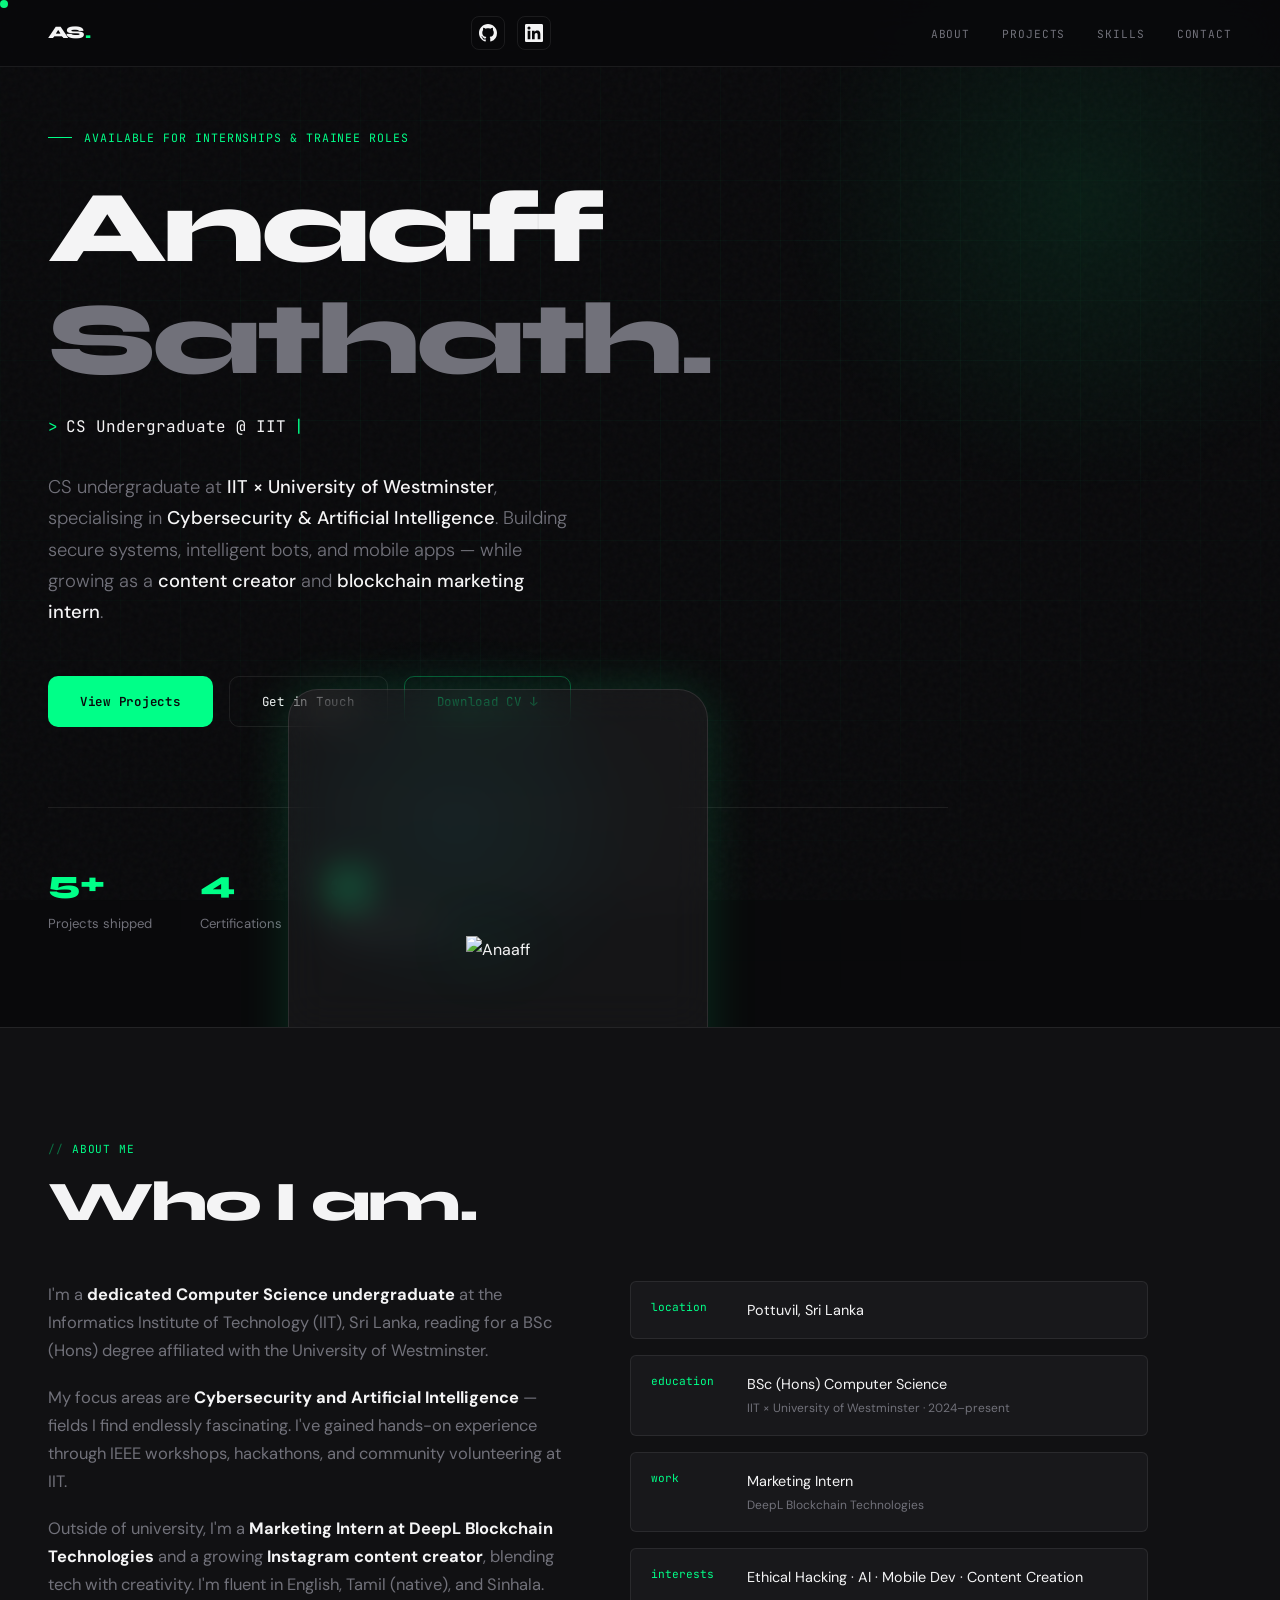
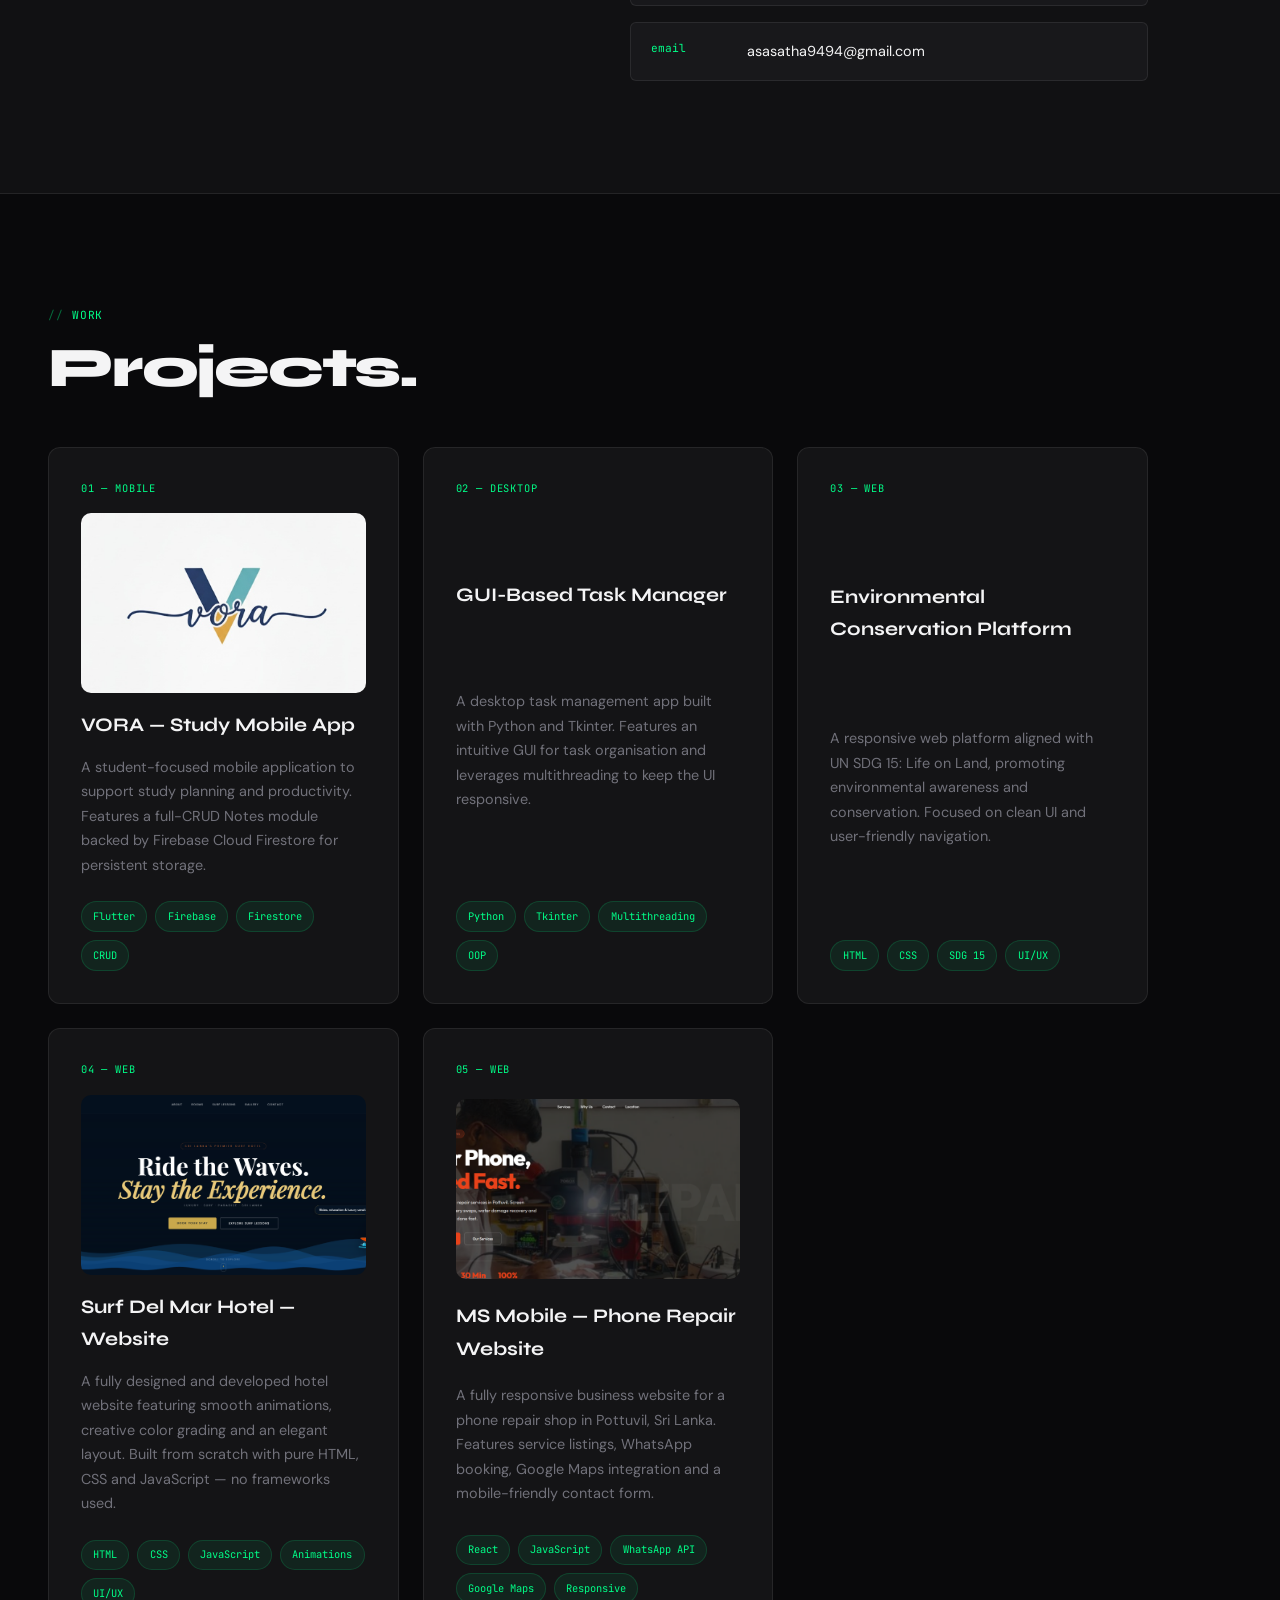
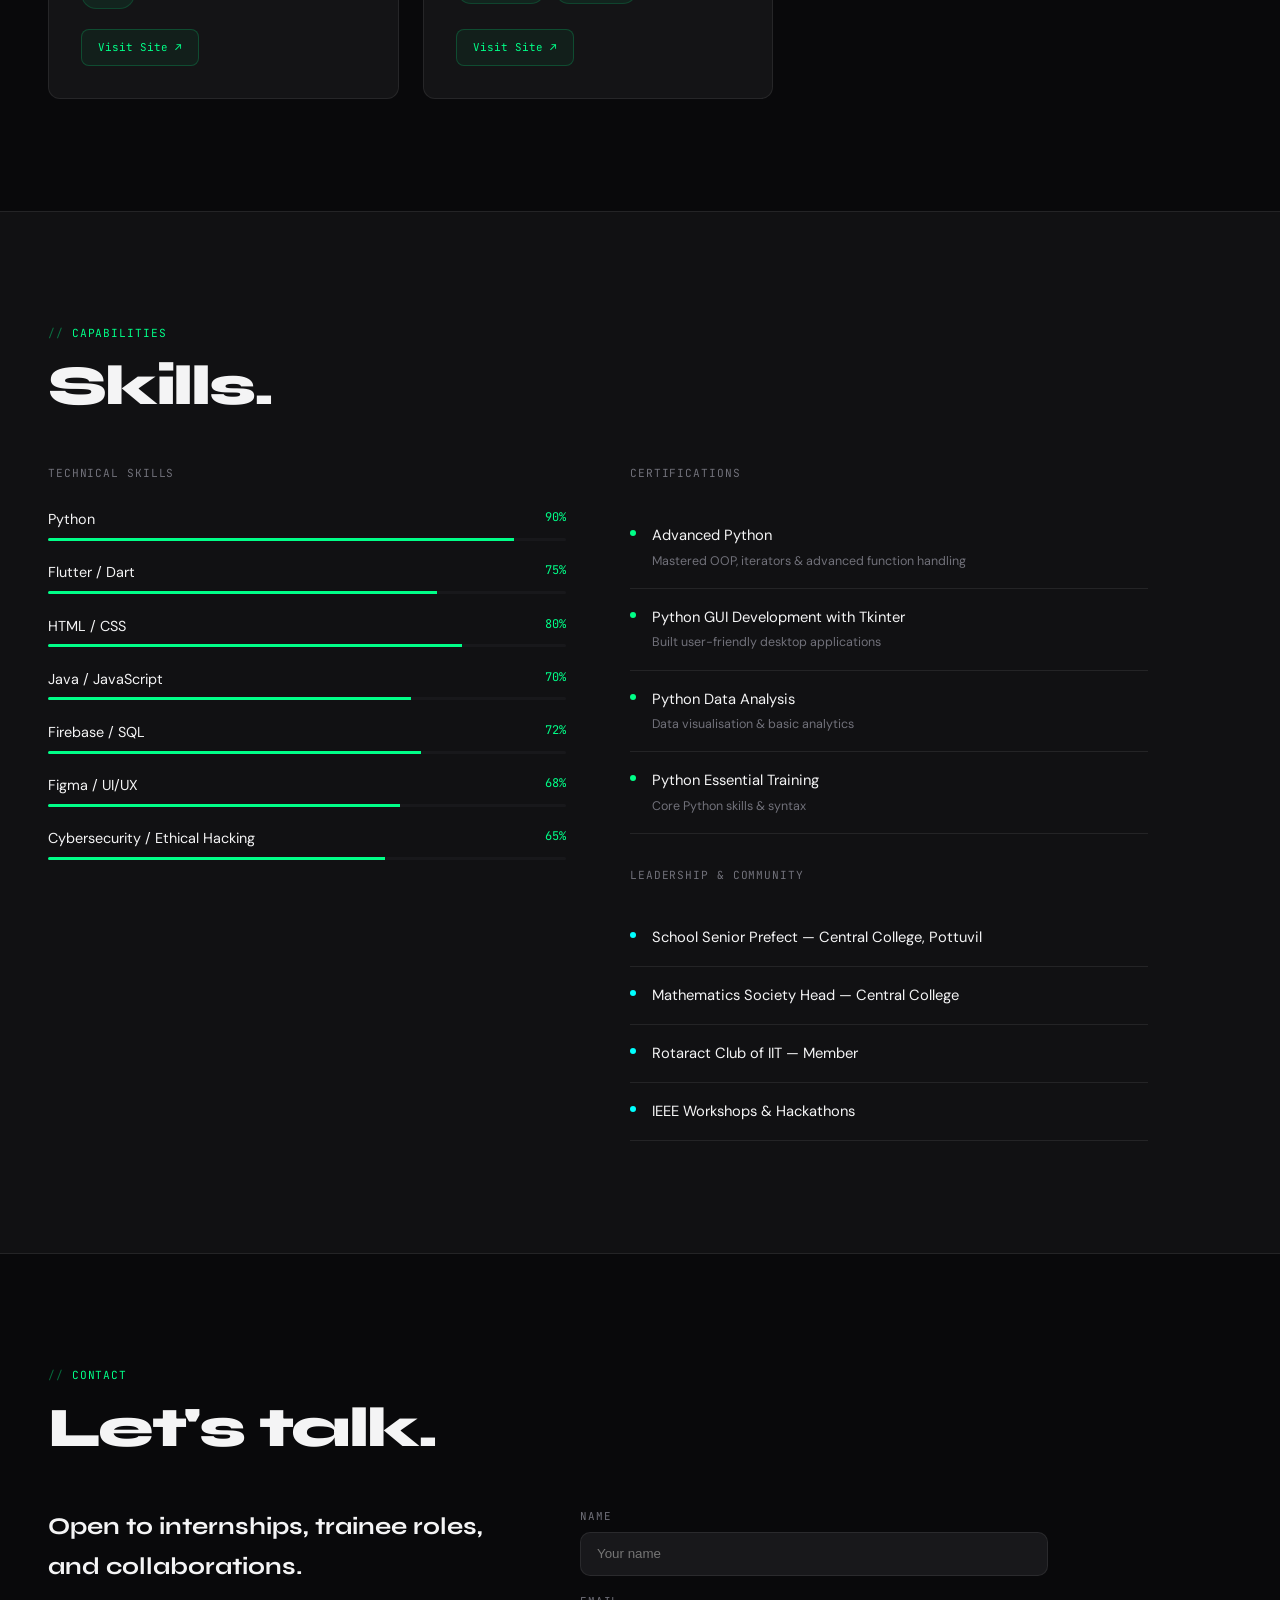
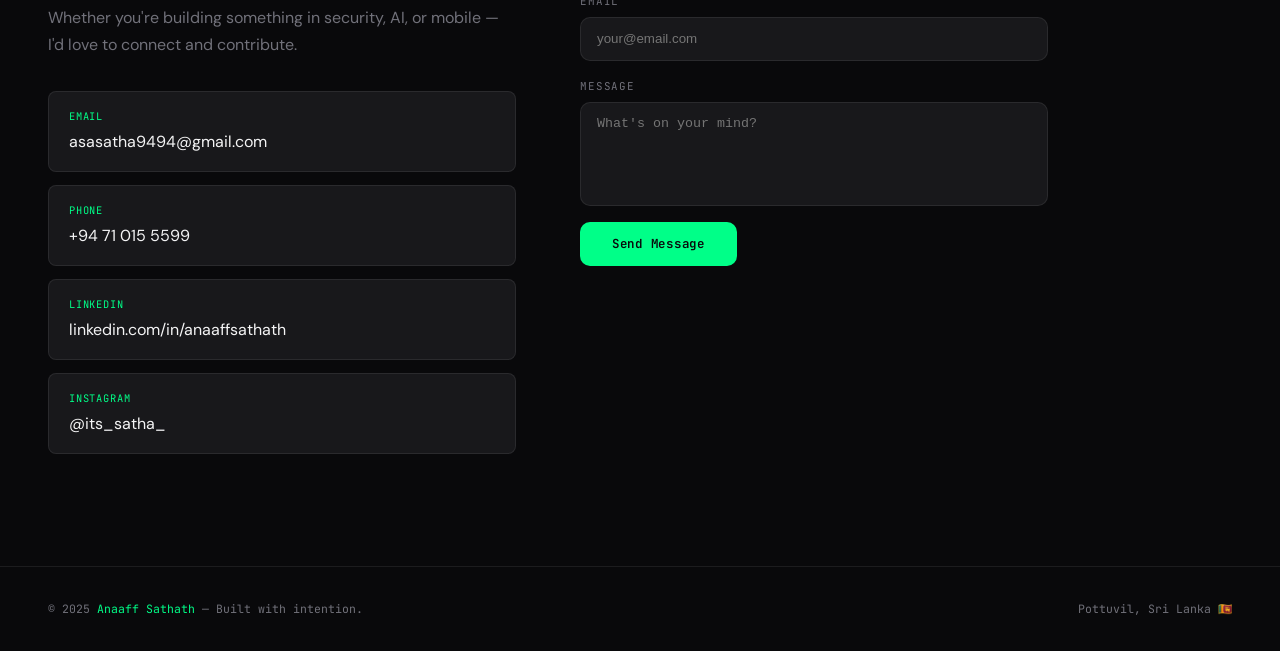
==== commit 0f2b55d9: "photo added and errors fixed" ====
--- a/index.html
+++ b/index.html
@@ -79,46 +79,68 @@
 
     <div class="hero-container">
       <div class="hero-content">
-        <div class="hero-tag">Available for internships &amp; trainee roles</div>
-        <h1>Anaaff<br><span class="h1-dim">Sathath.</span></h1>
-        <div class="typed-wrapper">
-          <span class="typed-prefix">&gt;</span>
-          <span id="typed-text"></span>
-          <span class="typed-cursor">|</span>
-        </div>
-
-
-        <div class="hero-image">
-          <img src="assets/images/portfolio pic.png" alt="Anaaff">
-        </div>
-      </div>
-      <p class="hero-sub">
-        CS undergraduate at <strong>IIT × University of Westminster</strong>, specialising in
-        <strong>Cybersecurity &amp; Artificial Intelligence</strong>. Building secure systems, intelligent bots, and
-        mobile apps — while growing as a <strong>content creator</strong> and <strong>blockchain marketing
-          intern</strong>.
-      </p>
-      <div class="hero-cta">
-        <a href="#projects" class="btn btn-primary">View Projects</a>
-        <a href="#contact" class="btn btn-outline">Get in Touch</a>
-        <a href="[data-uri]" download="Anaaff_Sathath_CV.pdf"
-          class="btn btn-outline" style="border-color:rgba(0,255,136,0.3);color:var(--accent);">Download CV ↓</a>
-      </div>
-      <div class="hero-stats">
-        <div>
-          <div class="stat-num">5+</div>
-          <div class="stat-label">Projects shipped</div>
-        </div>
-        <div>
-          <div class="stat-num">4</div>
-          <div class="stat-label">Certifications</div>
-        </div>
-        <div>
-          <div class="stat-num">3</div>
-          <div class="stat-label">Languages spoken</div>
-        </div>
-      </div>
-    </div>
+
+        <!-- LEFT SIDE -->
+        <div class="hero-left">
+
+          <div class="hero-tag">
+            Available for internships & trainee roles
+          </div>
+
+          <h1>
+            Anaaff<br>
+            <span class="h1-dim">Sathath.</span>
+          </h1>
+
+          <div class="typed-wrapper">
+            <span class="typed-prefix">&gt;</span>
+            <span id="typed-text"></span>
+            <span class="typed-cursor">|</span>
+          </div>
+
+          <p class="hero-sub">
+            CS undergraduate at <strong>IIT × University of Westminster</strong>, specialising in
+            <strong>Cybersecurity &amp; Artificial Intelligence</strong>. Building secure systems, intelligent bots, and
+            mobile apps — while growing as a <strong>content creator</strong> and <strong>blockchain marketing
+              intern</strong>.
+          </p>
+          <div class="hero-cta">
+            <a href="#projects" class="btn btn-primary">View Projects</a>
+            <a href="#contact" class="btn btn-outline">Get in Touch</a>
+            <a href="[data-uri]" download="Anaaff_Sathath_CV.pdf"
+              class="btn btn-outline" style="border-color:rgba(0,255,136,0.3);color:var(--accent);">Download CV ↓</a>
+          </div>
+          <div class="hero-stats">
+
+            <div>
+              <div class="stat-num">5+</div>
+              <div class="stat-label">Projects shipped</div>
+            </div>
+
+            <div>
+              <div class="stat-num">4</div>
+              <div class="stat-label">Certifications</div>
+            </div>
+
+            <div>
+              <div class="stat-num">3</div>
+              <div class="stat-label">Languages spoken</div>
+            </div>
+          </div>
+        </div>
+
+          <!-- RIGHT SIDE -->
+          <div class="hero-right">
+
+            <div class="hero-image-wrapper">
+              <img src="assets/images/anaaff.png" alt="Anaaff" class="hero-image">
+            </div>
+
+          </div>
+
+        </div>
+
+      </div>
   </section>
 
   <!-- ABOUT -->
--- a/style.css
+++ b/style.css
@@ -323,57 +323,61 @@
   }
 }
 
-.hero-container{
-  display:flex;
-  align-items:center;
-  justify-content:space-between;
-  gap:4rem;
-  width:100%;
-}
-
-.hero-content{
-  flex:1;
-}
-
-.hero-image{
-  flex:1;
-  display:flex;
-  justify-content:center;
-  position:relative;
-}
-
-.hero-image::before{
-  content:"";
-  position:absolute;
-
-  width:420px;
-  height:520px;
-
-  border-radius:30px;
-
-  background:rgba(255,255,255,0.05);
-
-  backdrop-filter:blur(20px);
-
-  border:1px solid rgba(255,255,255,0.1);
-
-  box-shadow:
-    0 0 50px rgba(0,255,136,0.15);
-
-  z-index:0;
-}
-
-.hero-image img{
-  position:relative;
-  z-index:1;
-
-  width:100%;
-  max-width:450px;
-
-  object-fit:contain;
-
-  filter:
-    drop-shadow(0 0 30px rgba(0,255,136,0.25));
+.hero-container {
+  display: flex;
+  align-items: center;
+  justify-content: space-between;
+  gap: 4rem;
+  width: 100%;
+}
+
+.hero-content {
+  flex: 1;
+}
+
+.hero-right {
+  flex: 1;
+  display: flex;
+  justify-content: center;
+  align-items: center;
+}
+
+.hero-image-wrapper {
+  position: relative;
+  display: flex;
+  justify-content: center;
+  align-items: center;
+}
+
+.hero-image-wrapper::before {
+  content: "";
+  position: absolute;
+
+  width: 420px;
+  height: 520px;
+
+  border-radius: 30px;
+
+  background: rgba(255, 255, 255, 0.05);
+  backdrop-filter: blur(20px);
+
+  border: 1px solid rgba(255, 255, 255, 0.1);
+
+  box-shadow: 0 0 50px rgba(0, 255, 136, 0.15);
+
+  z-index: 0;
+}
+
+.hero-image {
+  position: relative;
+  z-index: 1;
+
+  width: 100%;
+  max-width: 450px;
+
+  object-fit: contain;
+
+  filter: drop-shadow(0 0 30px rgba(0, 255, 136, 0.25));
 }
 
 /* HERO BUTTONS */
@@ -1027,7 +1031,7 @@
 
     border-radius: 10px;
 
-    background: rgba(255,255,255,0.04);
+    background: rgba(255, 255, 255, 0.04);
     border: 1px solid var(--border);
 
     color: var(--text);
@@ -1104,9 +1108,7 @@
     min-height: auto;
 
     padding:
-      8rem
-      1.25rem
-      4rem;
+      8rem 1.25rem 4rem;
   }
 
   .hero-content {
@@ -1205,21 +1207,31 @@
     filter: blur(40px);
     opacity: 0.6;
   }
-}
-
-.hero-container{
-  flex-direction:column;
-}
-
-.hero-image{
-  order:-1;
-}
-
-.hero-image::before{
-  width:280px;
-  height:350px;
-}
-
-.hero-image img{
-  max-width:280px;
+
+  .hero-container {
+    flex-direction: column;
+    gap: 2rem;
+  }
+
+  .hero-right {
+    display: flex;
+    justify-content: center;
+    align-items: center;
+  }
+
+  .hero-image-wrapper {
+    position: relative;
+    display: flex;
+    justify-content: center;
+  }
+
+  .hero-image-wrapper::before {
+    width: 280px;
+    height: 350px;
+  }
+
+  .hero-image {
+    max-width: 280px;
+  }
+
 }
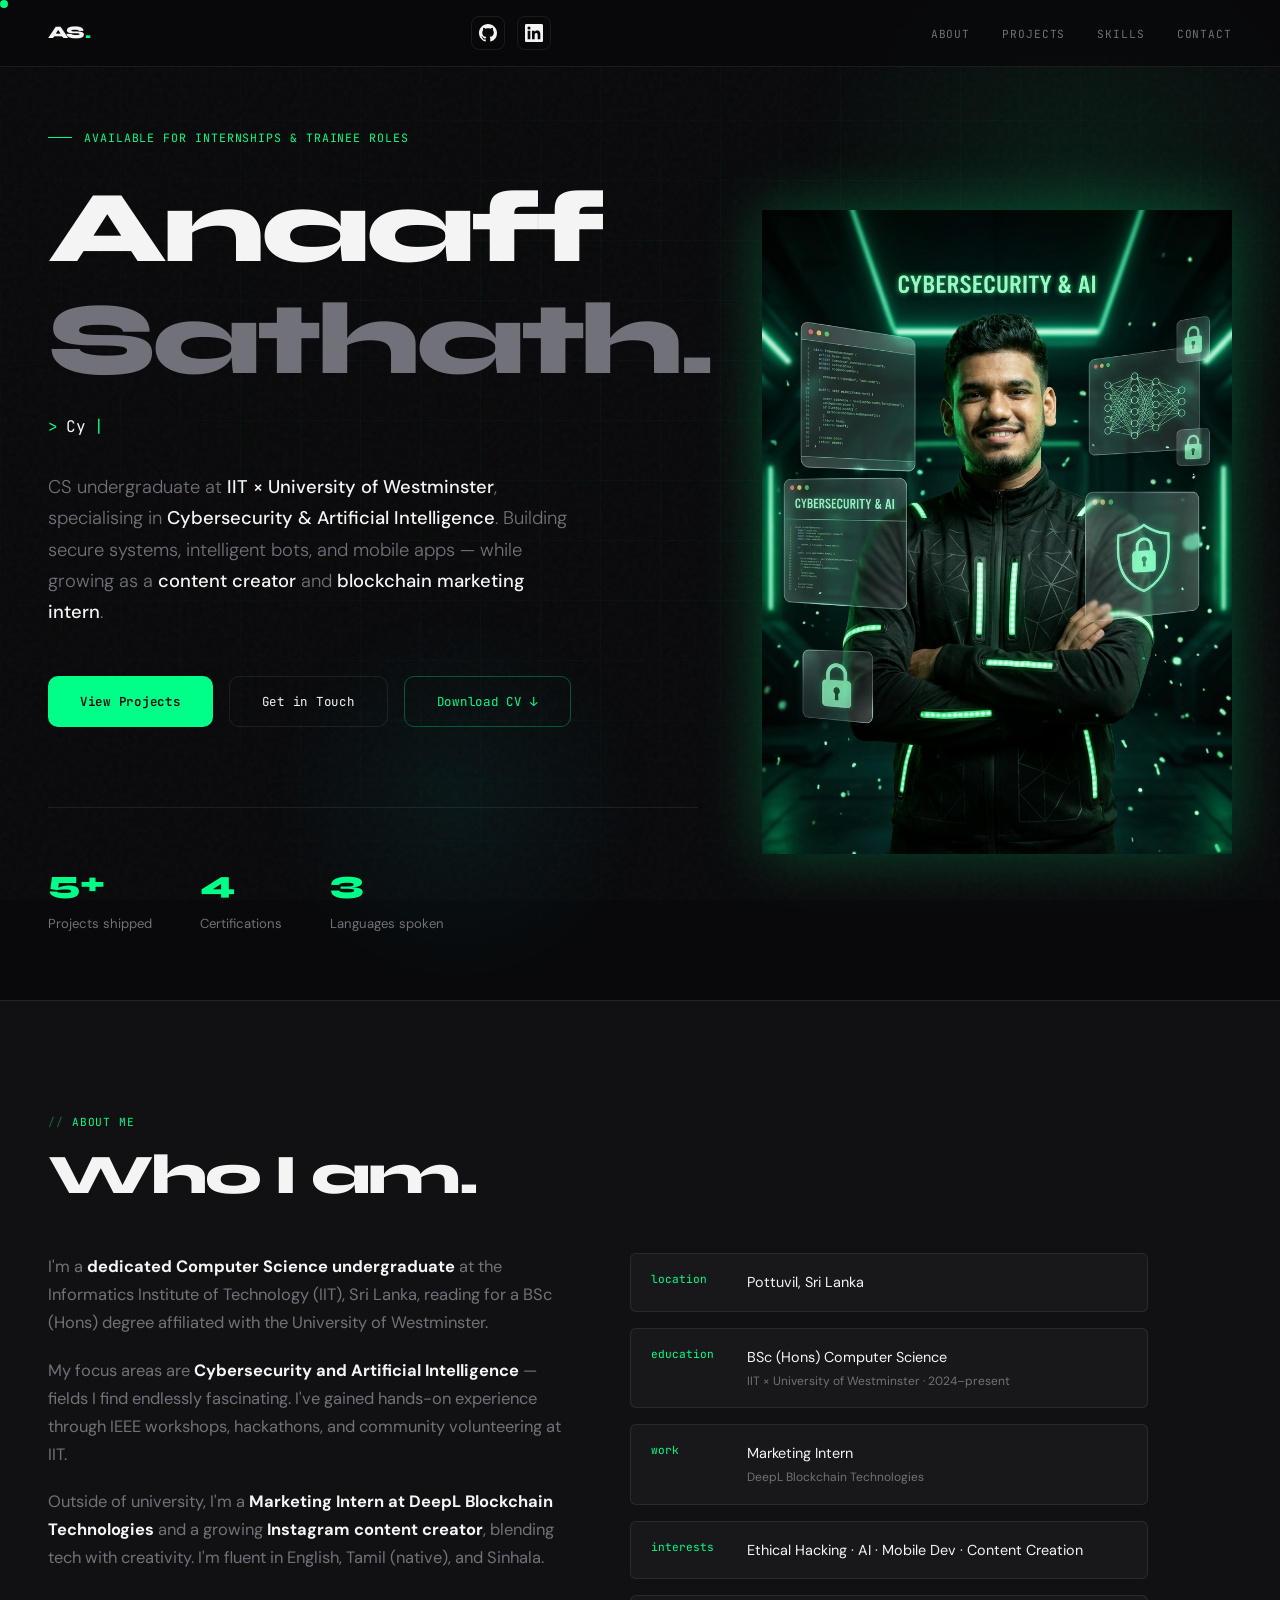
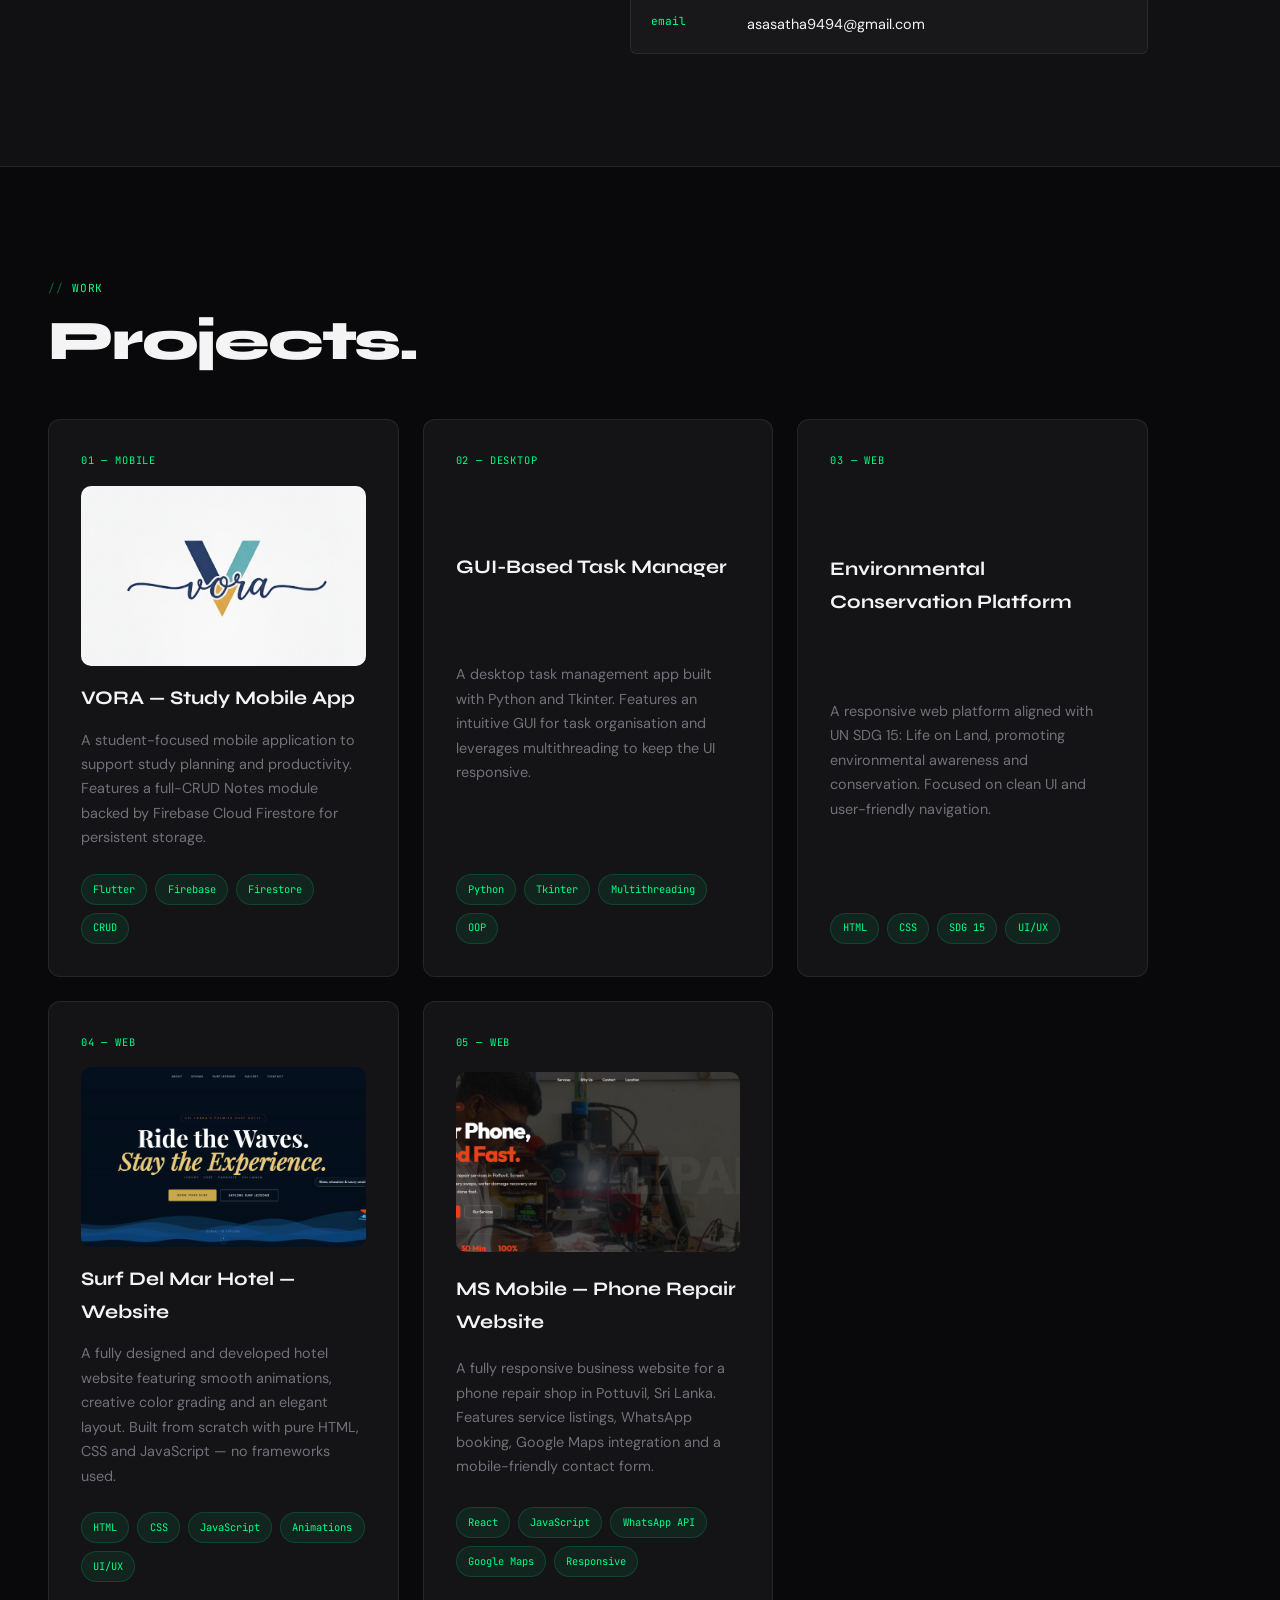
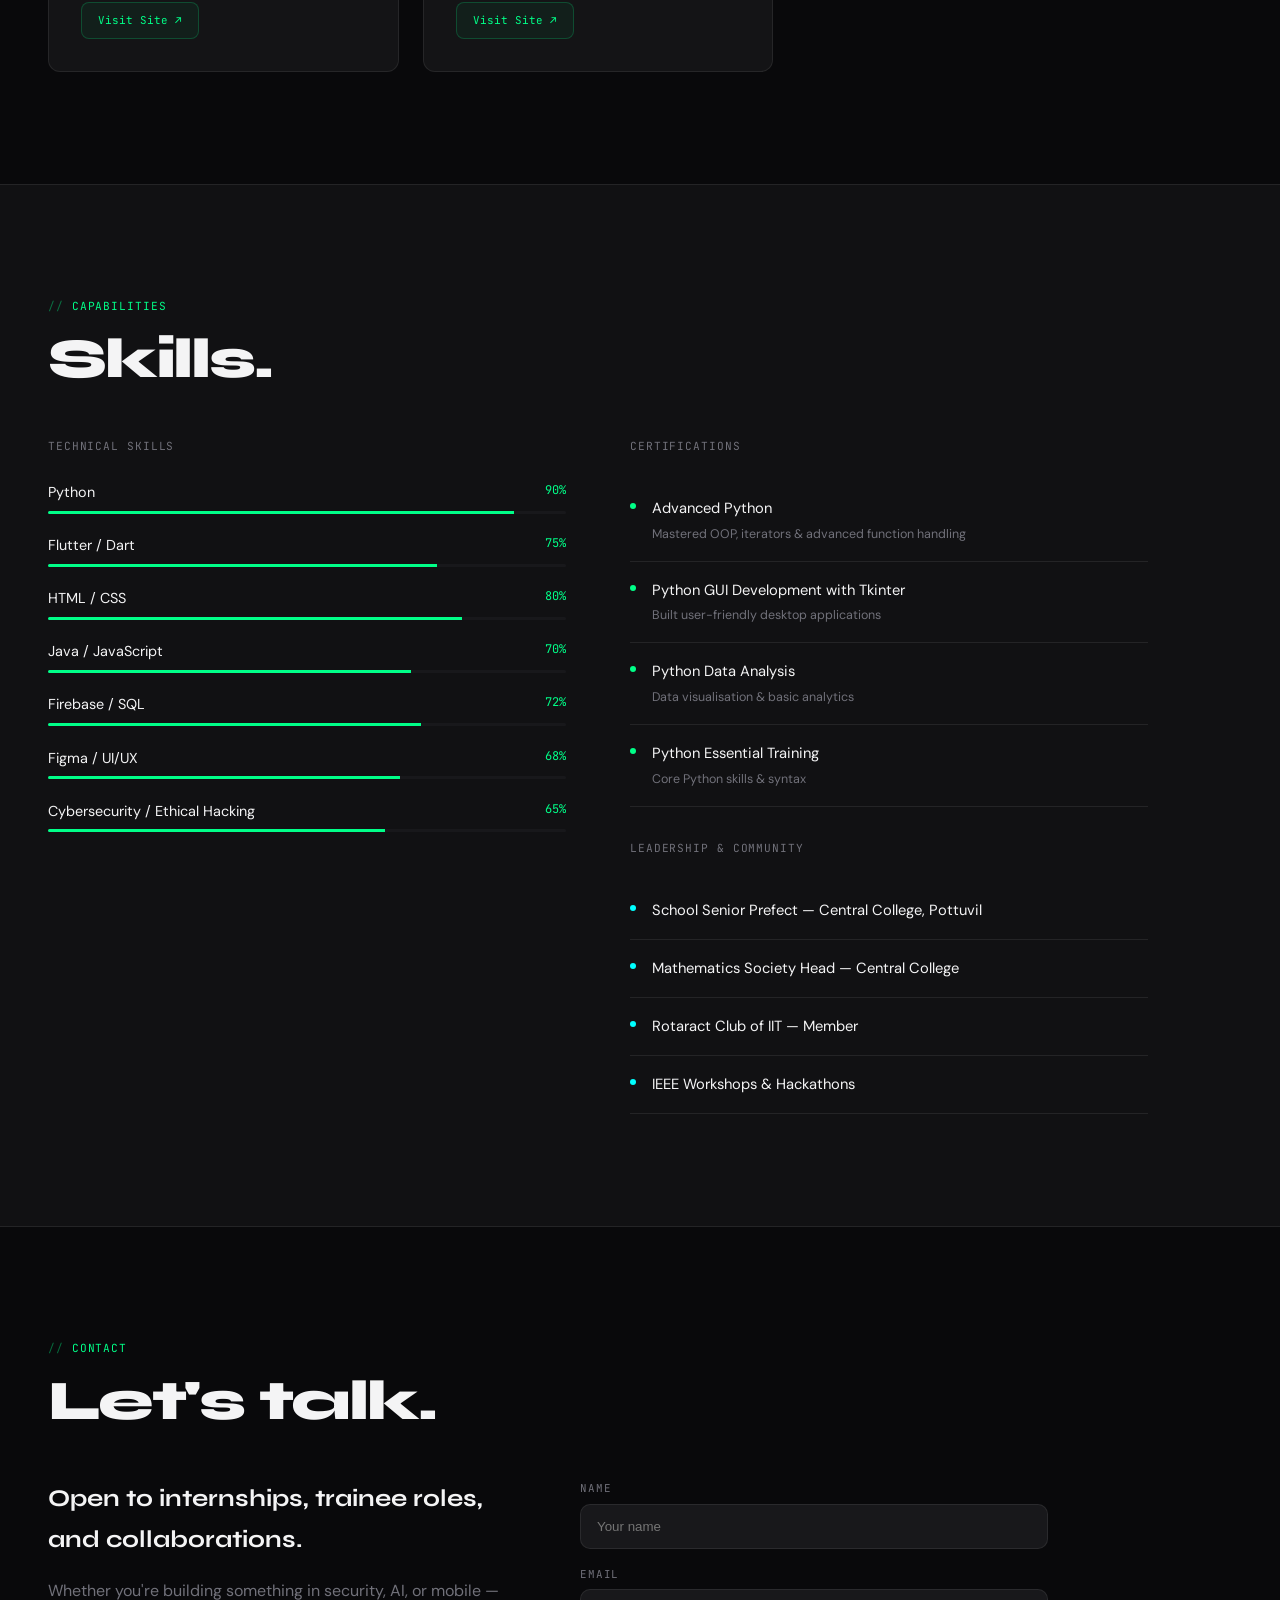
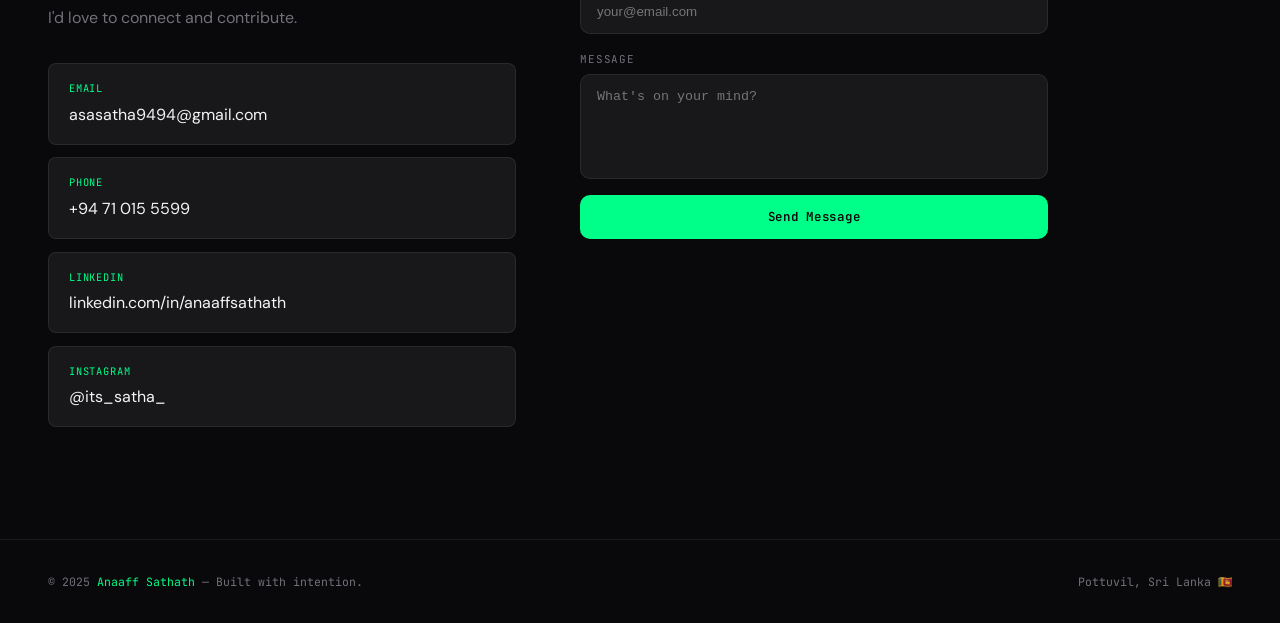
==== commit a59adc27: "some errors are fixed and image position fixed properly" ====
--- a/index.html
+++ b/index.html
@@ -129,18 +129,18 @@
           </div>
         </div>
 
-          <!-- RIGHT SIDE -->
-          <div class="hero-right">
-
-            <div class="hero-image-wrapper">
-              <img src="assets/images/anaaff.png" alt="Anaaff" class="hero-image">
-            </div>
-
-          </div>
-
-        </div>
-
-      </div>
+        <!-- RIGHT SIDE -->
+        <div class="hero-right">
+
+          <div class="hero-image-wrapper">
+            <img src="assets/images/portfolio-pic1.png" alt="Anaaff" class="hero-image">
+          </div>
+
+        </div>
+
+      </div>
+
+    </div>
   </section>
 
   <!-- ABOUT -->
@@ -435,8 +435,8 @@
           <label>message</label>
           <textarea rows="5" placeholder="What's on your mind?"></textarea>
         </div>
-        <button class="btn btn-primary" style="align-self: flex-start;"
-          onclick="alert('Thanks! Connect this to EmailJS or Formspree.')">Send Message</button>
+        <button class="btn btn-primary" onclick="alert('Thanks! Connect this to EmailJS or Formspree.')">Send Message
+        </button>
       </div>
     </div>
   </section>
--- a/style.css
+++ b/style.css
@@ -221,9 +221,14 @@
 }
 
 .hero-content {
+  flex: 1;
   position: relative;
   z-index: 1;
-  max-width: 900px;
+  display: flex;
+  align-items: center;
+  justify-content: space-between;
+  gap: 4rem;
+  width: 100%;
 }
 
 .hero-tag,
@@ -324,15 +329,13 @@
 }
 
 .hero-container {
-  display: flex;
-  align-items: center;
-  justify-content: space-between;
-  gap: 4rem;
   width: 100%;
 }
 
-.hero-content {
+.hero-left {
   flex: 1;
+  max-width: 650px;
+
 }
 
 .hero-right {
@@ -356,7 +359,7 @@
   width: 420px;
   height: 520px;
 
-  border-radius: 30px;
+  border-radius: 50px;
 
   background: rgba(255, 255, 255, 0.05);
   backdrop-filter: blur(20px);
@@ -373,9 +376,11 @@
   z-index: 1;
 
   width: 100%;
-  max-width: 450px;
+  max-width: 550px;
 
   object-fit: contain;
+
+  border-radius: 0;
 
   filter: drop-shadow(0 0 30px rgba(0, 255, 136, 0.25));
 }
@@ -549,7 +554,7 @@
 ========================= */
 .projects-grid {
   display: grid;
-  grid-template-columns: repeat(auto-fit, minmax(300px, 1fr));
+  grid-template-columns: repeat(auto-fit, minmax(280px, 1fr));
   gap: 1.5rem;
 
   max-width: 1100px;
@@ -1112,6 +1117,7 @@
   }
 
   .hero-content {
+    flex-direction: column;
     width: 100%;
   }
 
@@ -1208,15 +1214,17 @@
     opacity: 0.6;
   }
 
-  .hero-container {
+  .hero-content {
     flex-direction: column;
     gap: 2rem;
   }
 
   .hero-right {
+    flex: 1;
     display: flex;
     justify-content: center;
     align-items: center;
+    order: 1;
   }
 
   .hero-image-wrapper {
@@ -1228,10 +1236,30 @@
   .hero-image-wrapper::before {
     width: 280px;
     height: 350px;
+    border-radius: 35px;
   }
 
   .hero-image {
+    width: 100%;
     max-width: 280px;
+    height: auto;
+  }
+
+  .contact-form .btn {
+    width: 100%;
+    align-self: stretch;
+  }
+
+  .hero-left {
+    text-align: center;
+    max-width: 100%;
+  }
+
+  .hero-tag,
+  .typed-wrapper,
+  .hero-cta,
+  .hero-stats {
+    justify-content: center;
   }
 
 }
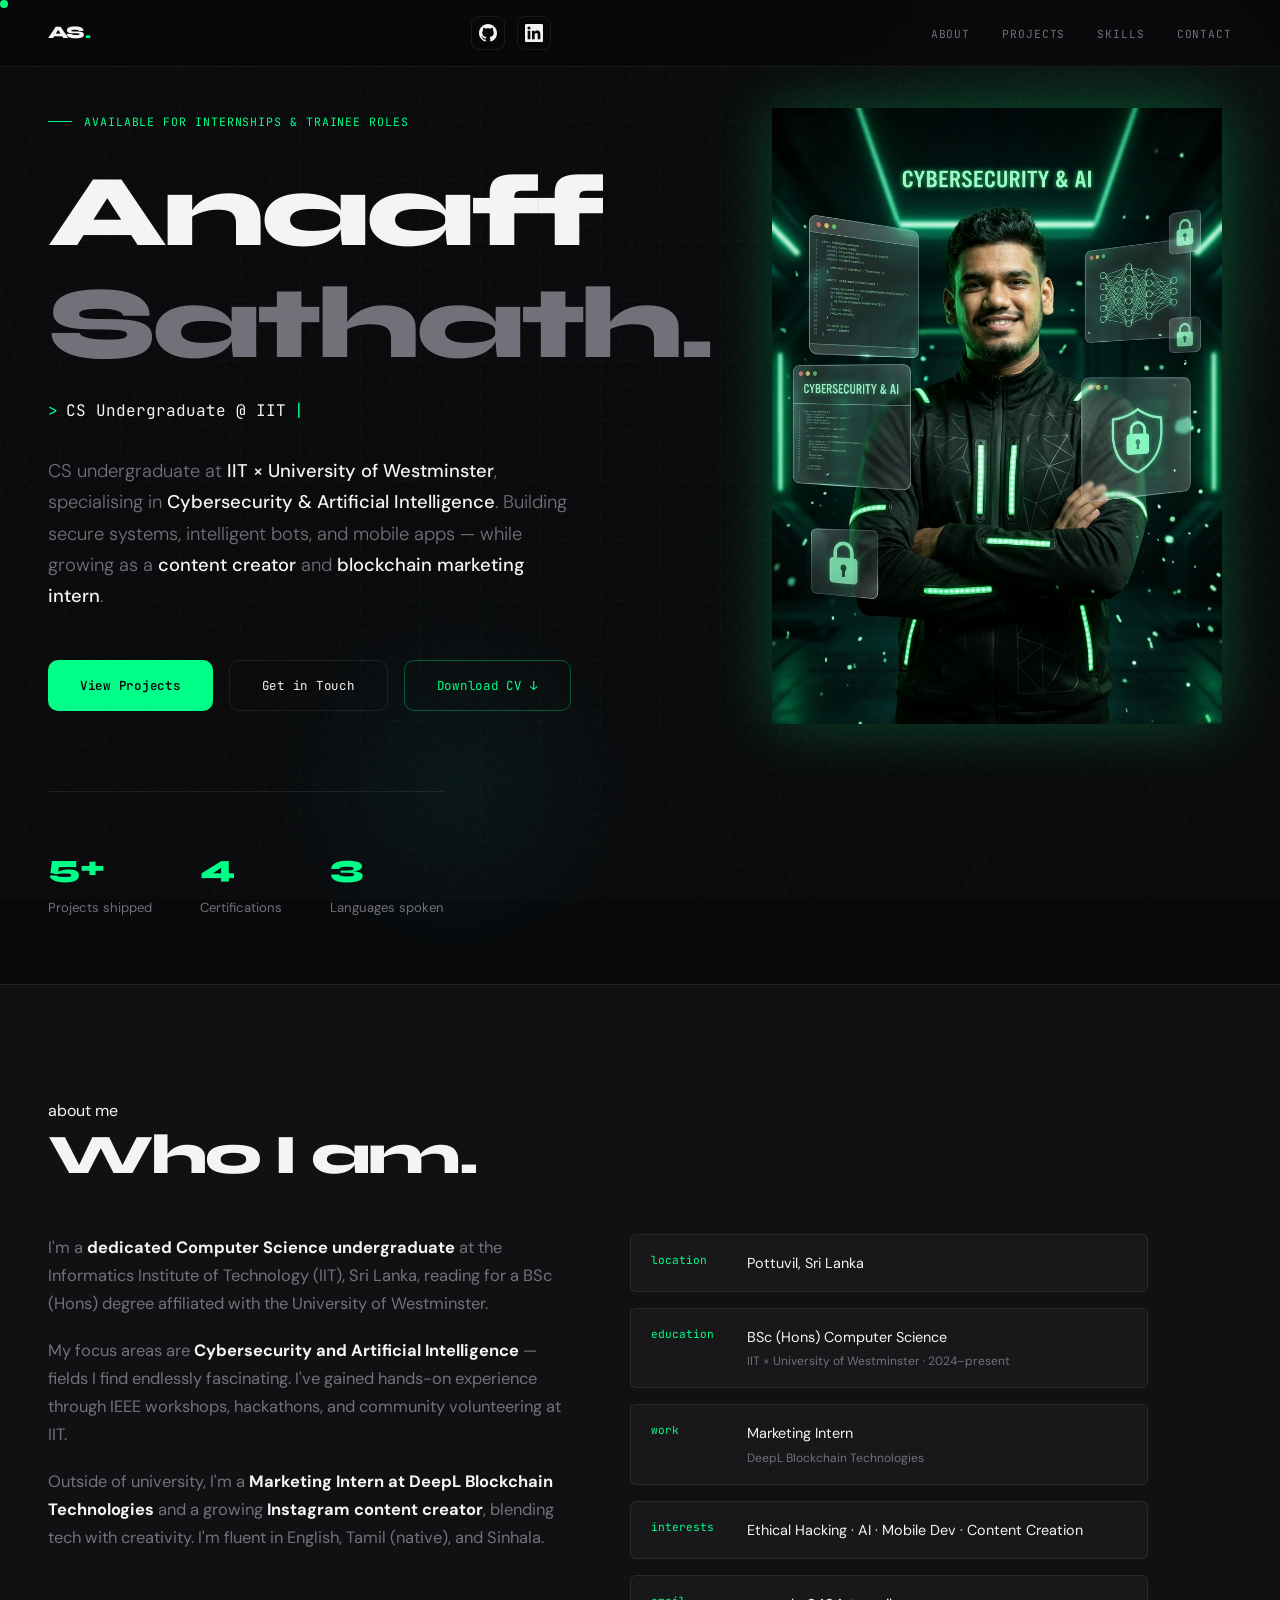
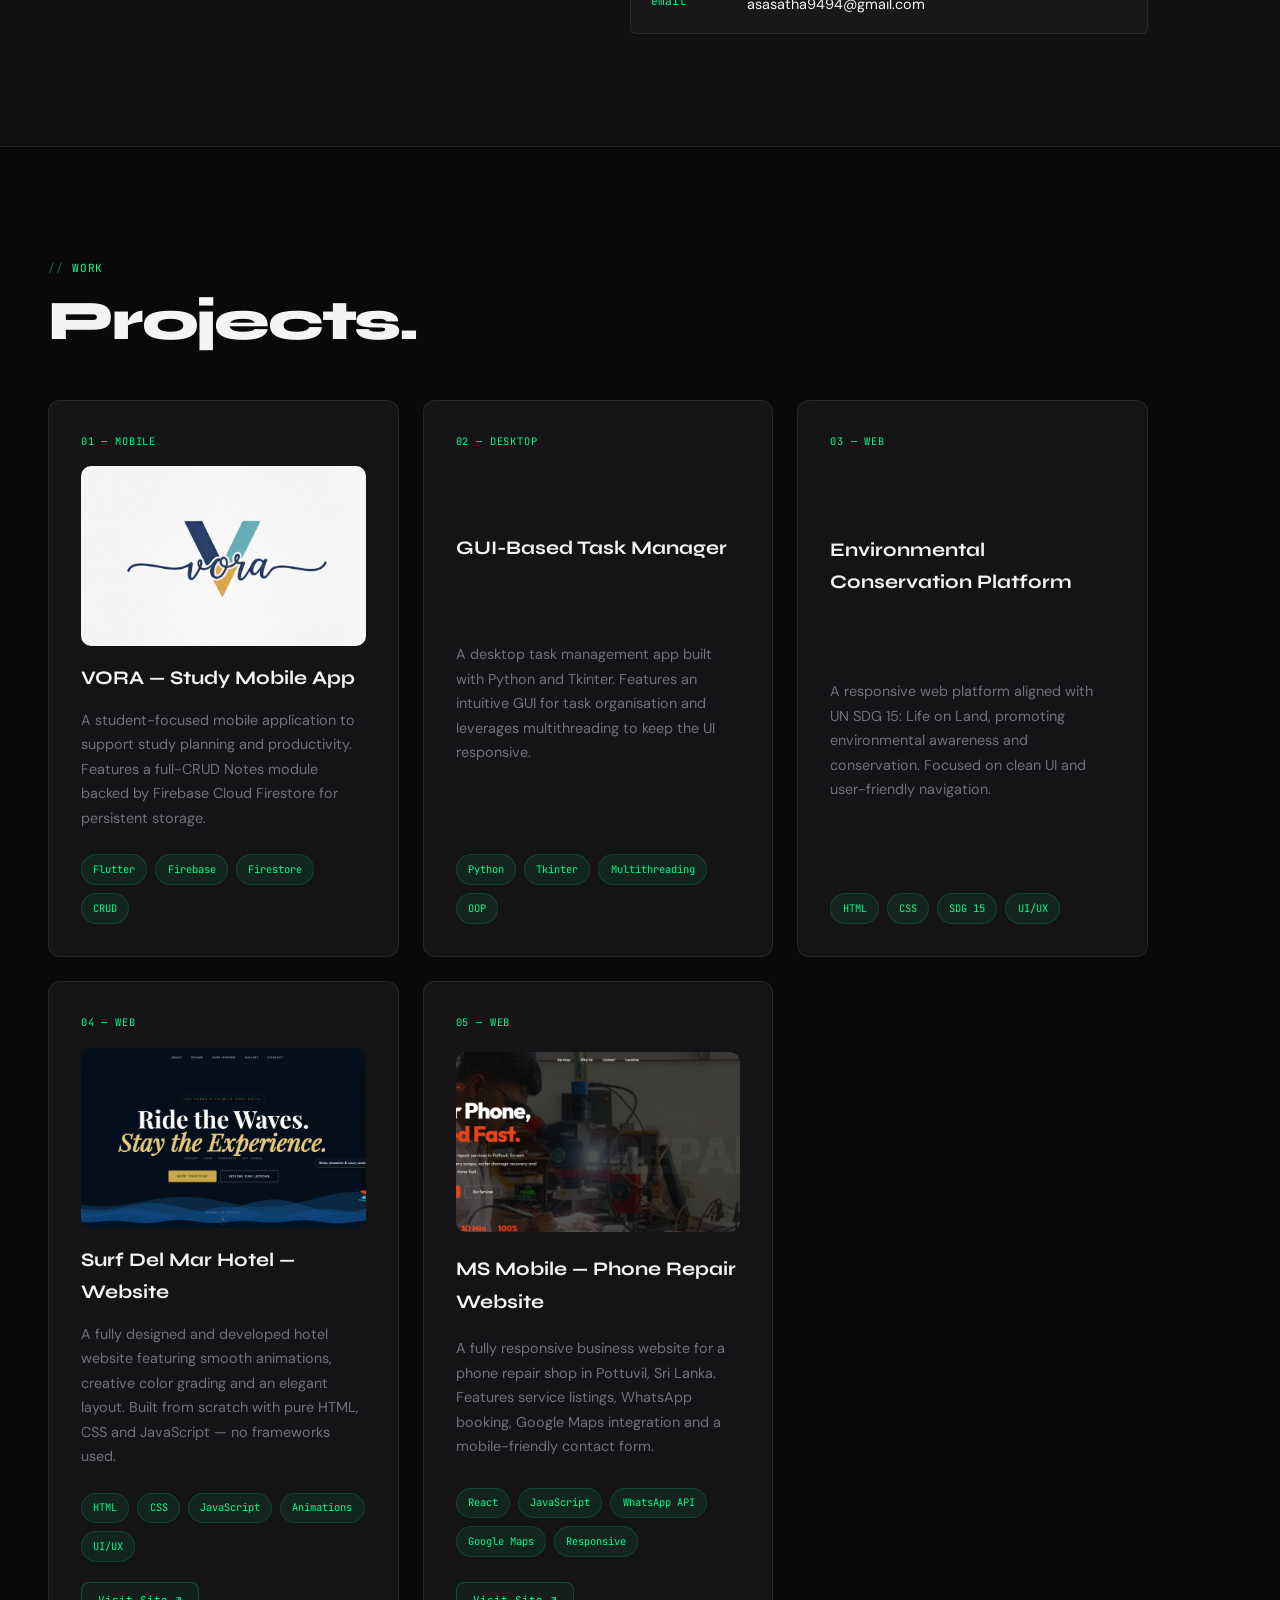
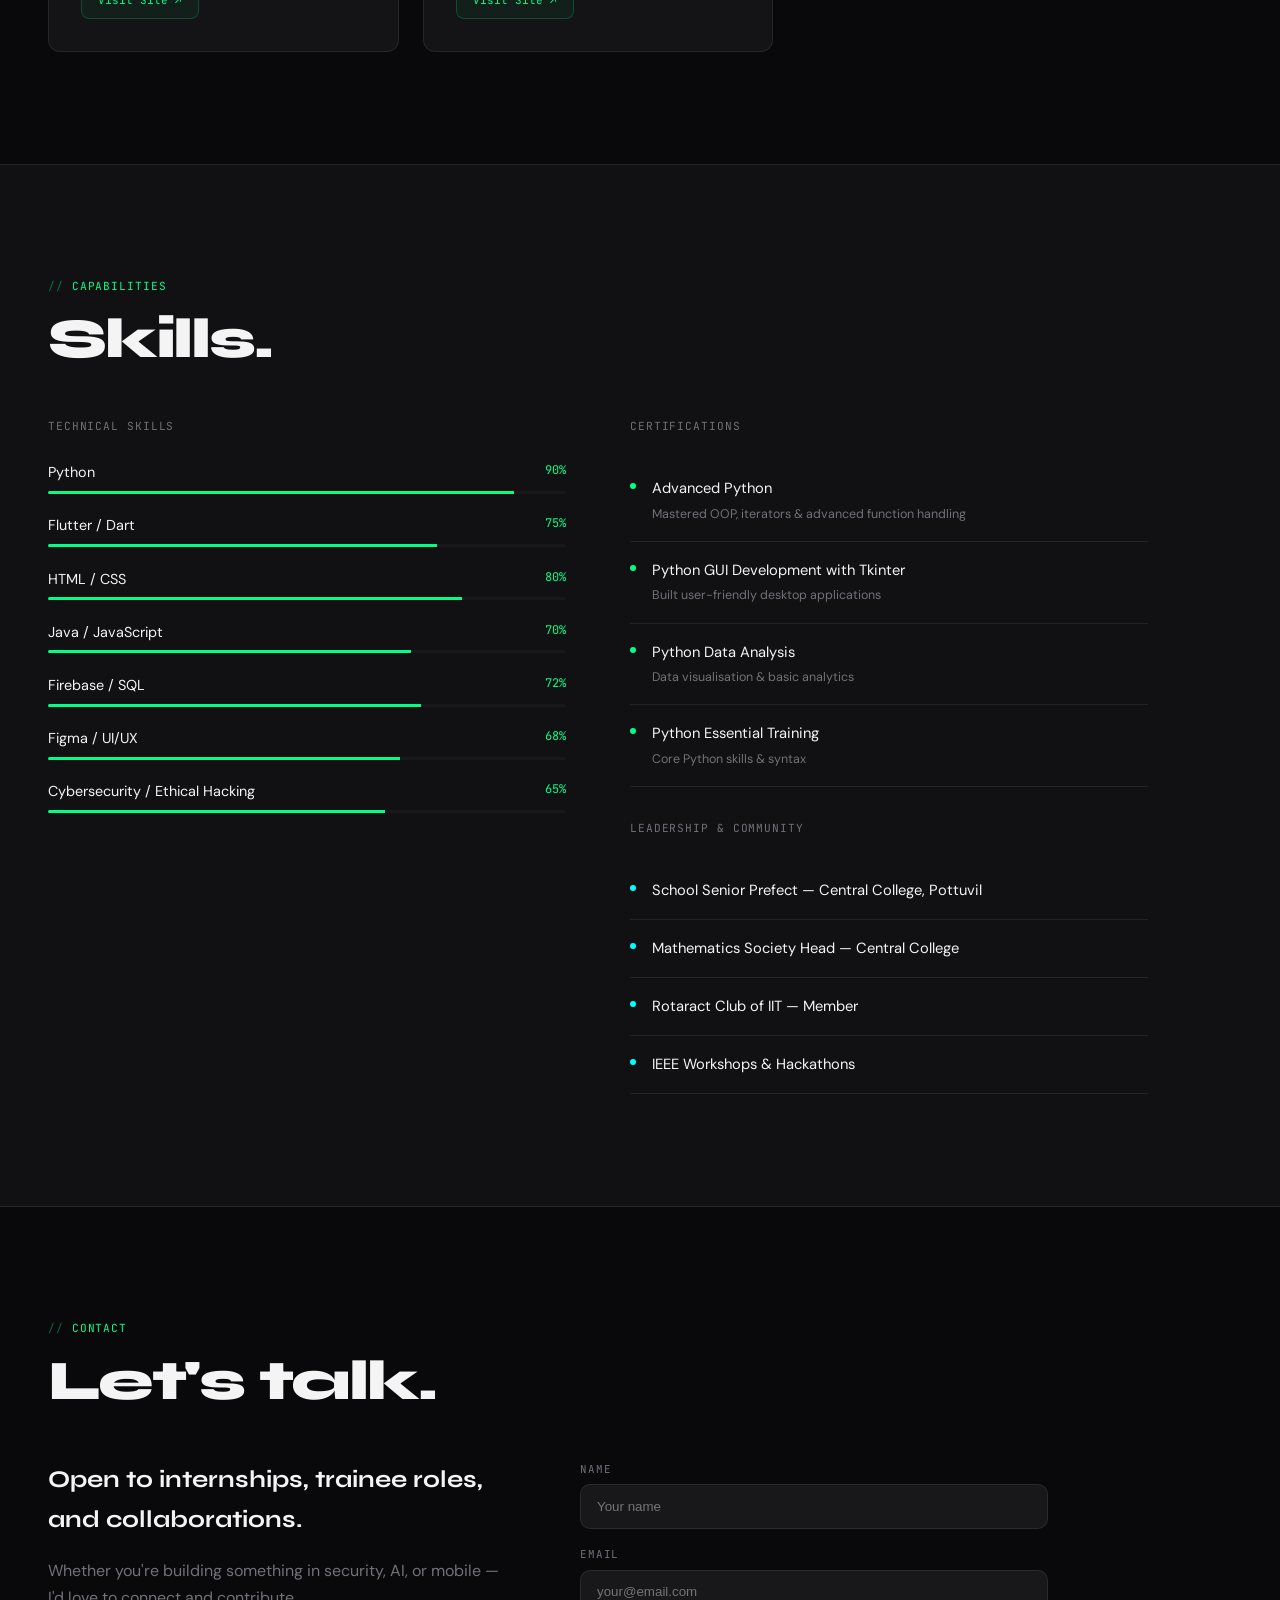
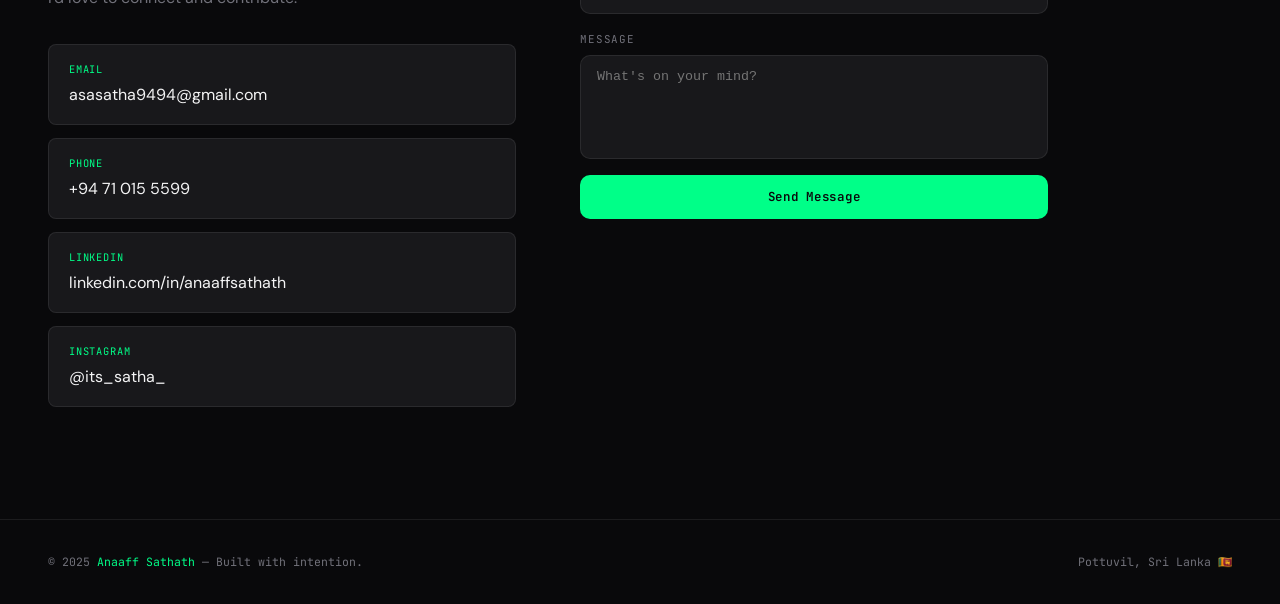
==== commit a07748c6: "all errors are fixed" ====
--- a/index.html
+++ b/index.html
@@ -107,8 +107,8 @@
           <div class="hero-cta">
             <a href="#projects" class="btn btn-primary">View Projects</a>
             <a href="#contact" class="btn btn-outline">Get in Touch</a>
-            <a href="[data-uri]" download="Anaaff_Sathath_CV.pdf"
-              class="btn btn-outline" style="border-color:rgba(0,255,136,0.3);color:var(--accent);">Download CV ↓</a>
+            <a href="assets/Anaaff_Sathath.pdf" download class="btn btn-outline"
+              style="border-color:rgba(0,255,136,0.3);color:var(--accent);">Download CV ↓</a>
           </div>
           <div class="hero-stats">
 
@@ -145,7 +145,7 @@
 
   <!-- ABOUT -->
   <section id="about">
-    <div class="section-tag">about me</div>
+    <div class="container>" <div class="section-tag">about me</div>
     <h2>Who I am.</h2>
     <div class="about-grid">
       <div class="about-text reveal">
@@ -188,6 +188,7 @@
         </div>
       </div>
     </div>
+    </div>
   </section>
 
   <!-- PROJECTS -->
--- a/style.css
+++ b/style.css
@@ -172,8 +172,9 @@
   display: flex;
   align-items: center;
   position: relative;
-  overflow: hidden;
-  padding: 8rem 3rem 4rem;
+  overflow-x: hidden;
+  overflow-y: visible;
+  padding: 7rem 3rem 4rem;
 }
 
 .hero-grid-bg {
@@ -335,11 +336,13 @@
 .hero-left {
   flex: 1;
   max-width: 650px;
+  min-width: 300;
 
 }
 
 .hero-right {
-  flex: 1;
+  flex: 1 1 420px;
+  min-width: 300;
   display: flex;
   justify-content: center;
   align-items: center;
@@ -347,42 +350,26 @@
 
 .hero-image-wrapper {
   position: relative;
+  width: 100%;
+  max-width: 450px;
   display: flex;
   justify-content: center;
   align-items: center;
-}
-
-.hero-image-wrapper::before {
-  content: "";
-  position: absolute;
-
-  width: 420px;
-  height: 520px;
-
-  border-radius: 50px;
-
-  background: rgba(255, 255, 255, 0.05);
-  backdrop-filter: blur(20px);
-
-  border: 1px solid rgba(255, 255, 255, 0.1);
-
-  box-shadow: 0 0 50px rgba(0, 255, 136, 0.15);
-
-  z-index: 0;
+  transform: translateY(-100px);
+
 }
 
 .hero-image {
-  position: relative;
-  z-index: 1;
-
   width: 100%;
-  max-width: 550px;
+  height: auto;
+
+  max-width: 620px;
+
 
   object-fit: contain;
 
-  border-radius: 0;
-
   filter: drop-shadow(0 0 30px rgba(0, 255, 136, 0.25));
+  
 }
 
 /* HERO BUTTONS */
@@ -446,6 +433,9 @@
   padding-top: 3rem;
 
   border-top: 1px solid var(--border);
+
+  width: fit-content;
+  max-width: 100%;
 }
 
 .stat-num {
@@ -862,7 +852,7 @@
   display: flex;
   justify-content: space-between;
   align-items: center;
-  flex-wrap: wrap;
+  flex-wrap: nowrap;
   gap: 1rem;
 
   padding: 2rem 3rem;
@@ -973,6 +963,50 @@
   }
 }
 
+/* =========================
+   TABLET RESPONSIVE
+========================= */
+@media screen and (max-width: 1100px) {
+
+  .hero-content {
+    flex-direction: column;
+    text-align: center;
+    gap: 3rem;
+  }
+
+  .projects-grid {
+    grid-template-columns: repeat(2, 1fr);
+  }
+
+  .hero-left {
+    flex: 1;
+    max-width: 100%;
+    min-width: 0;
+  }
+
+  .hero-right {
+    flex: 1 1 420px;
+    width: 100%;
+    min-width: 300px;
+  }
+
+  .hero-tag,
+  .typed-wrapper,
+  .hero-cta,
+  .hero-stats {
+    justify-content: center;
+  }
+
+  .hero-image-wrapper {
+    width: min(450px, 80vw);
+    transform: translateY(0);
+  }
+
+  .hero-image {
+    max-width: 450px;
+  }
+}
+
 /* =========================================
    MOBILE RESPONSIVE — FINAL FIX
 ========================================= */
@@ -1193,7 +1227,7 @@
 
   /* CONTACT */
   .contact-link {
-    overflow-wrap: break-word;
+    word-break: break-word;
   }
 
   /* FOOTER */
@@ -1224,24 +1258,20 @@
     display: flex;
     justify-content: center;
     align-items: center;
-    order: 1;
+    min-width: 0;
   }
 
   .hero-image-wrapper {
     position: relative;
     display: flex;
     justify-content: center;
-  }
-
-  .hero-image-wrapper::before {
-    width: 280px;
-    height: 350px;
-    border-radius: 35px;
+    width: min(320px, 85vw);
+    height: auto;
   }
 
   .hero-image {
     width: 100%;
-    max-width: 280px;
+    max-width: 300px;
     height: auto;
   }
 
@@ -1262,4 +1292,45 @@
     justify-content: center;
   }
 
+}
+
+/* LANDSCAPE PHONE FIX */
+@media screen and (max-width: 768px) and (orientation: landscape) {
+
+  .hero-content {
+    flex-direction: row;
+    align-items: center;
+    gap: 3rem;
+  }
+
+  .hero-left {
+    text-align: left;
+    flex: 1;
+  }
+
+  .hero-right {
+    flex: 1;
+    order: 0;
+  }
+
+  .hero-tag,
+  .typed-wrapper,
+  .hero-cta,
+  .hero-stats {
+    justify-content: flex-start;
+  }
+
+  .hero-image-wrapper {
+    transform: translateY(0);
+  }
+
+  .hero-image {
+    max-width: 240px;
+  }
+
+  footer {
+    flex-direction: row;
+    justify-content: space-between;
+    align-items: center;
+  }
 }
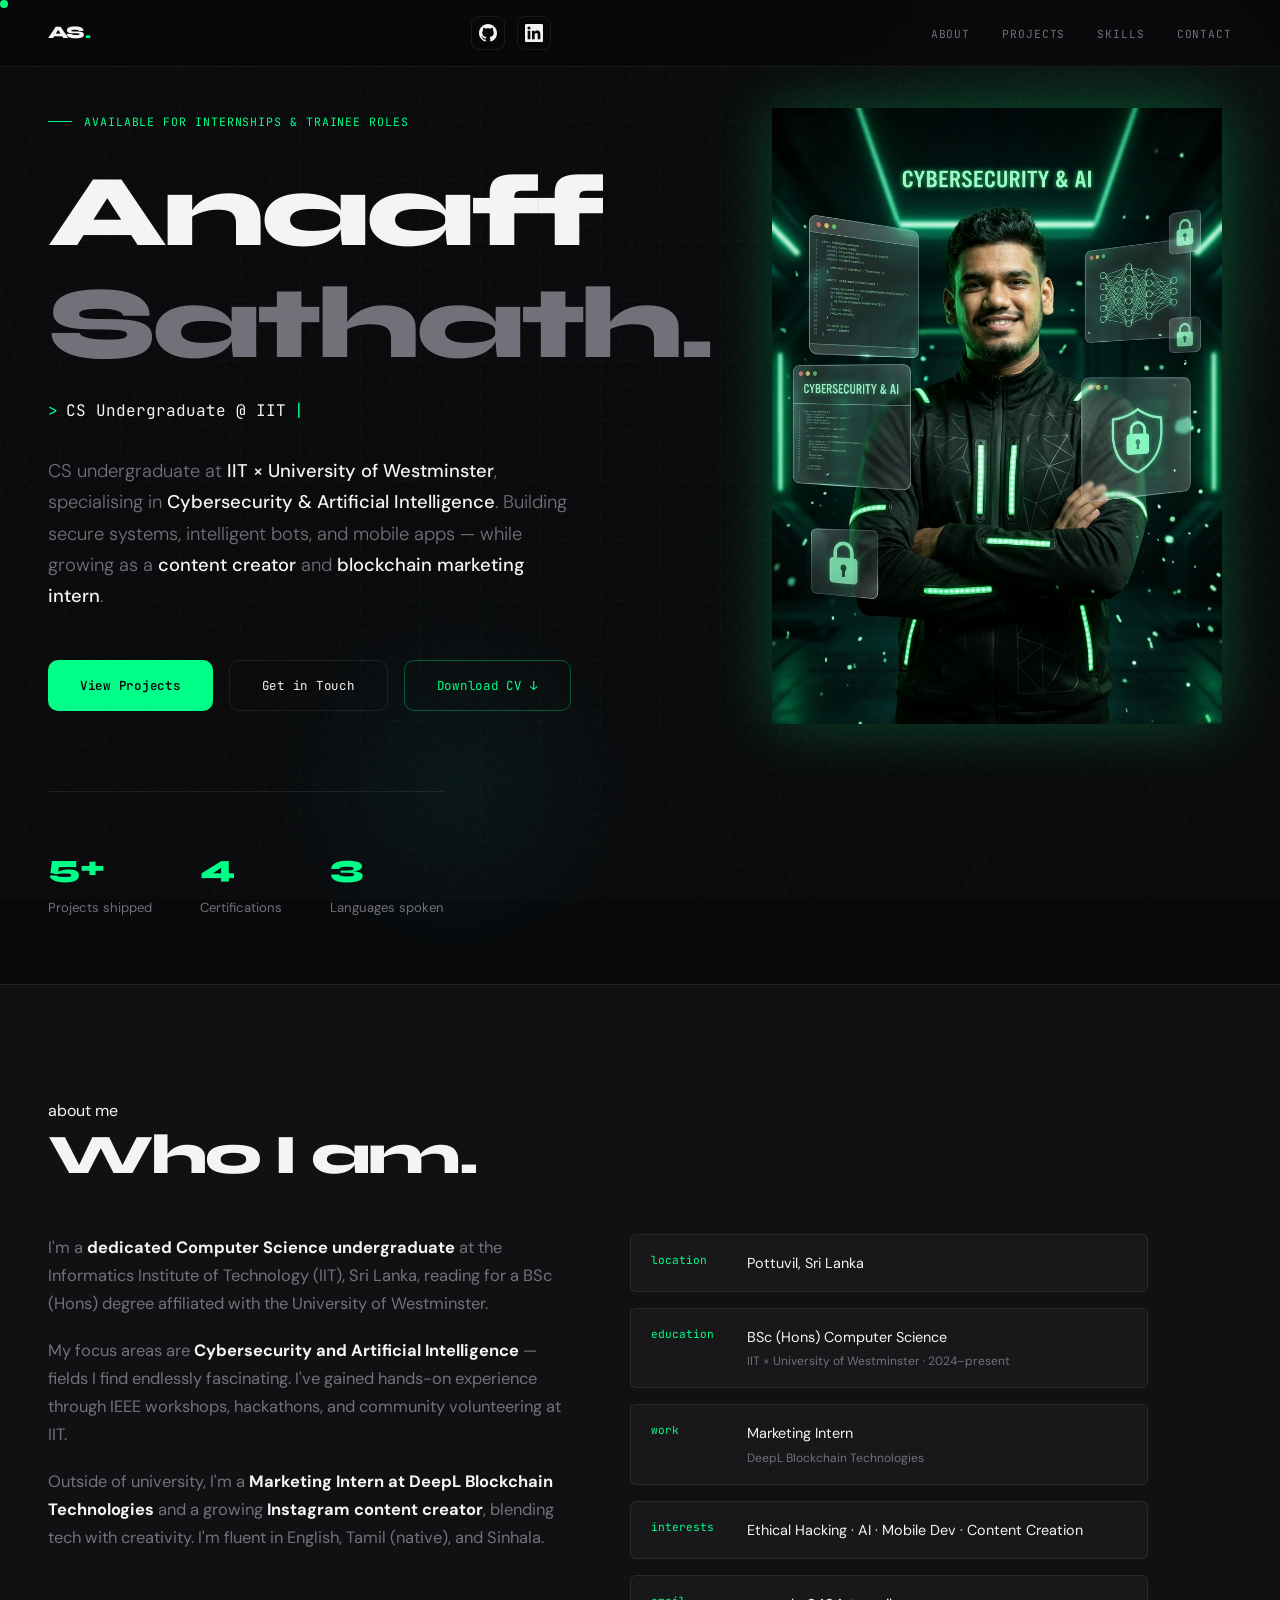
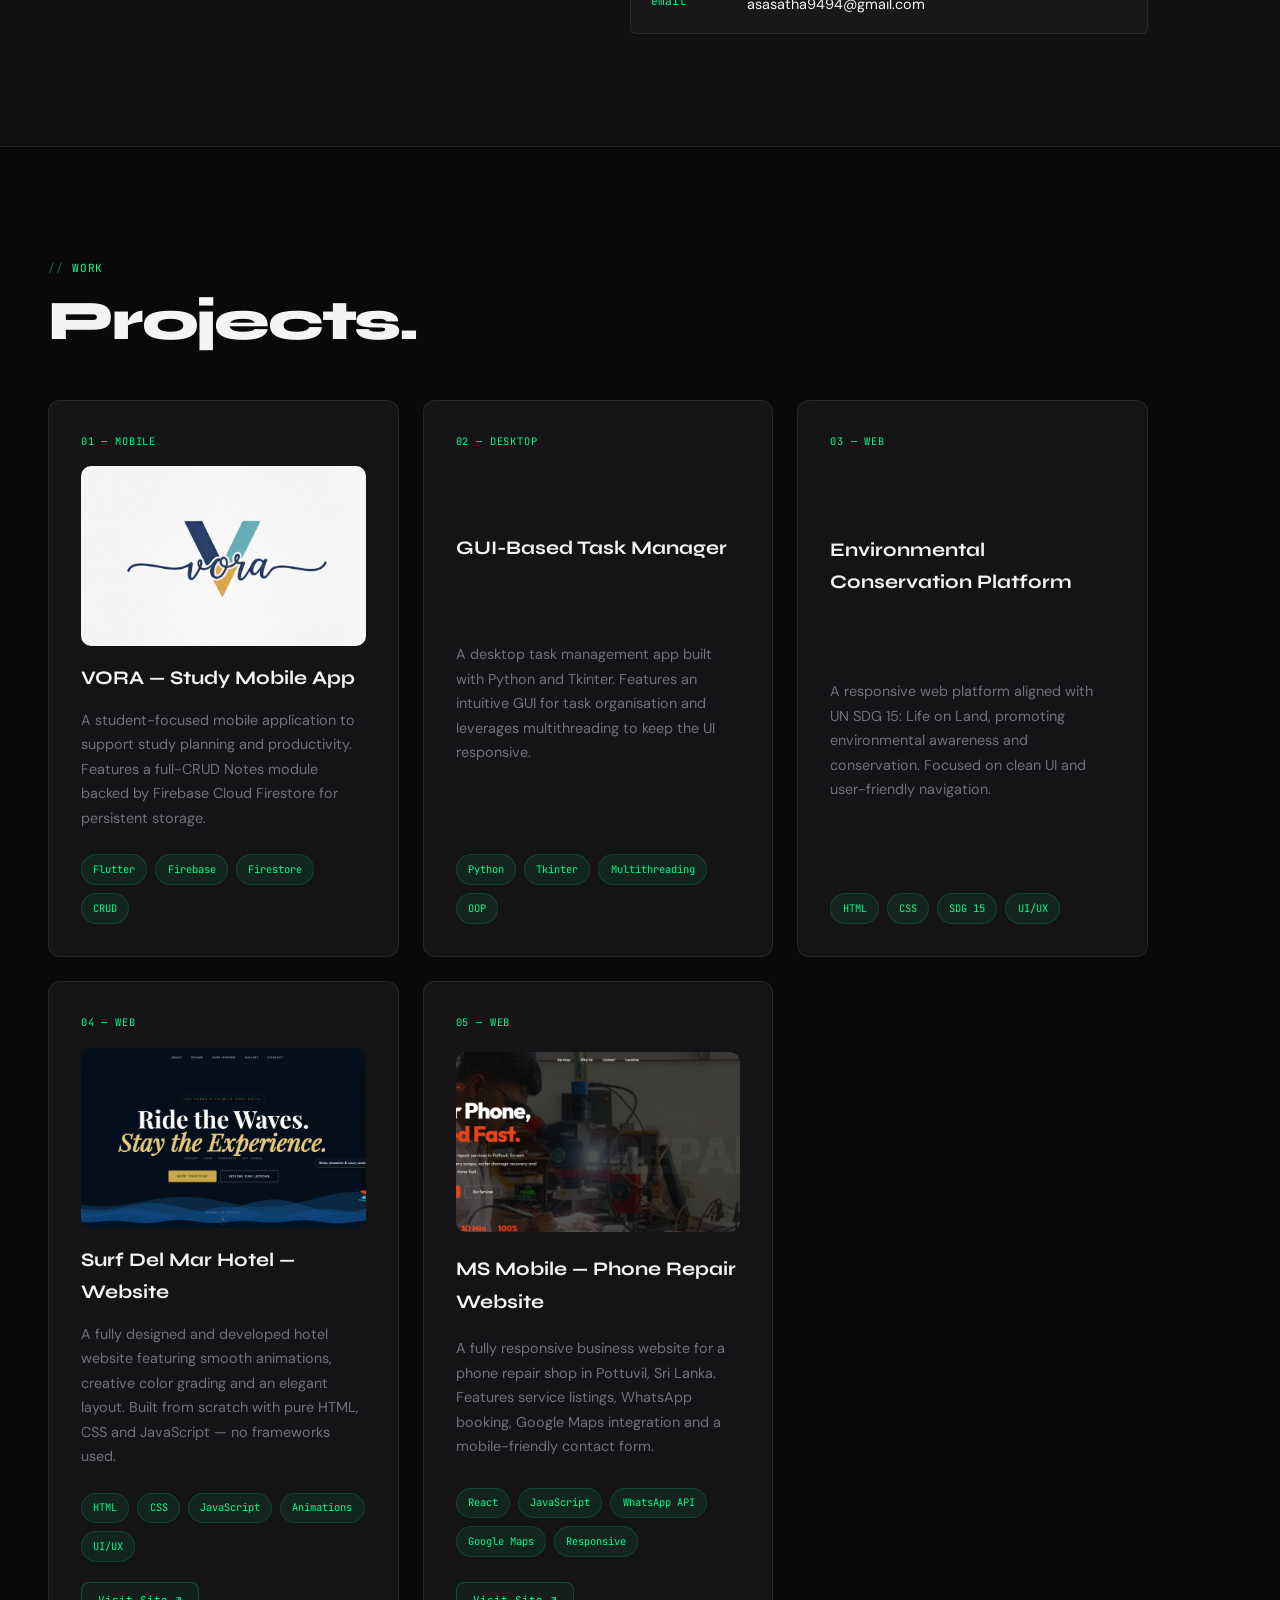
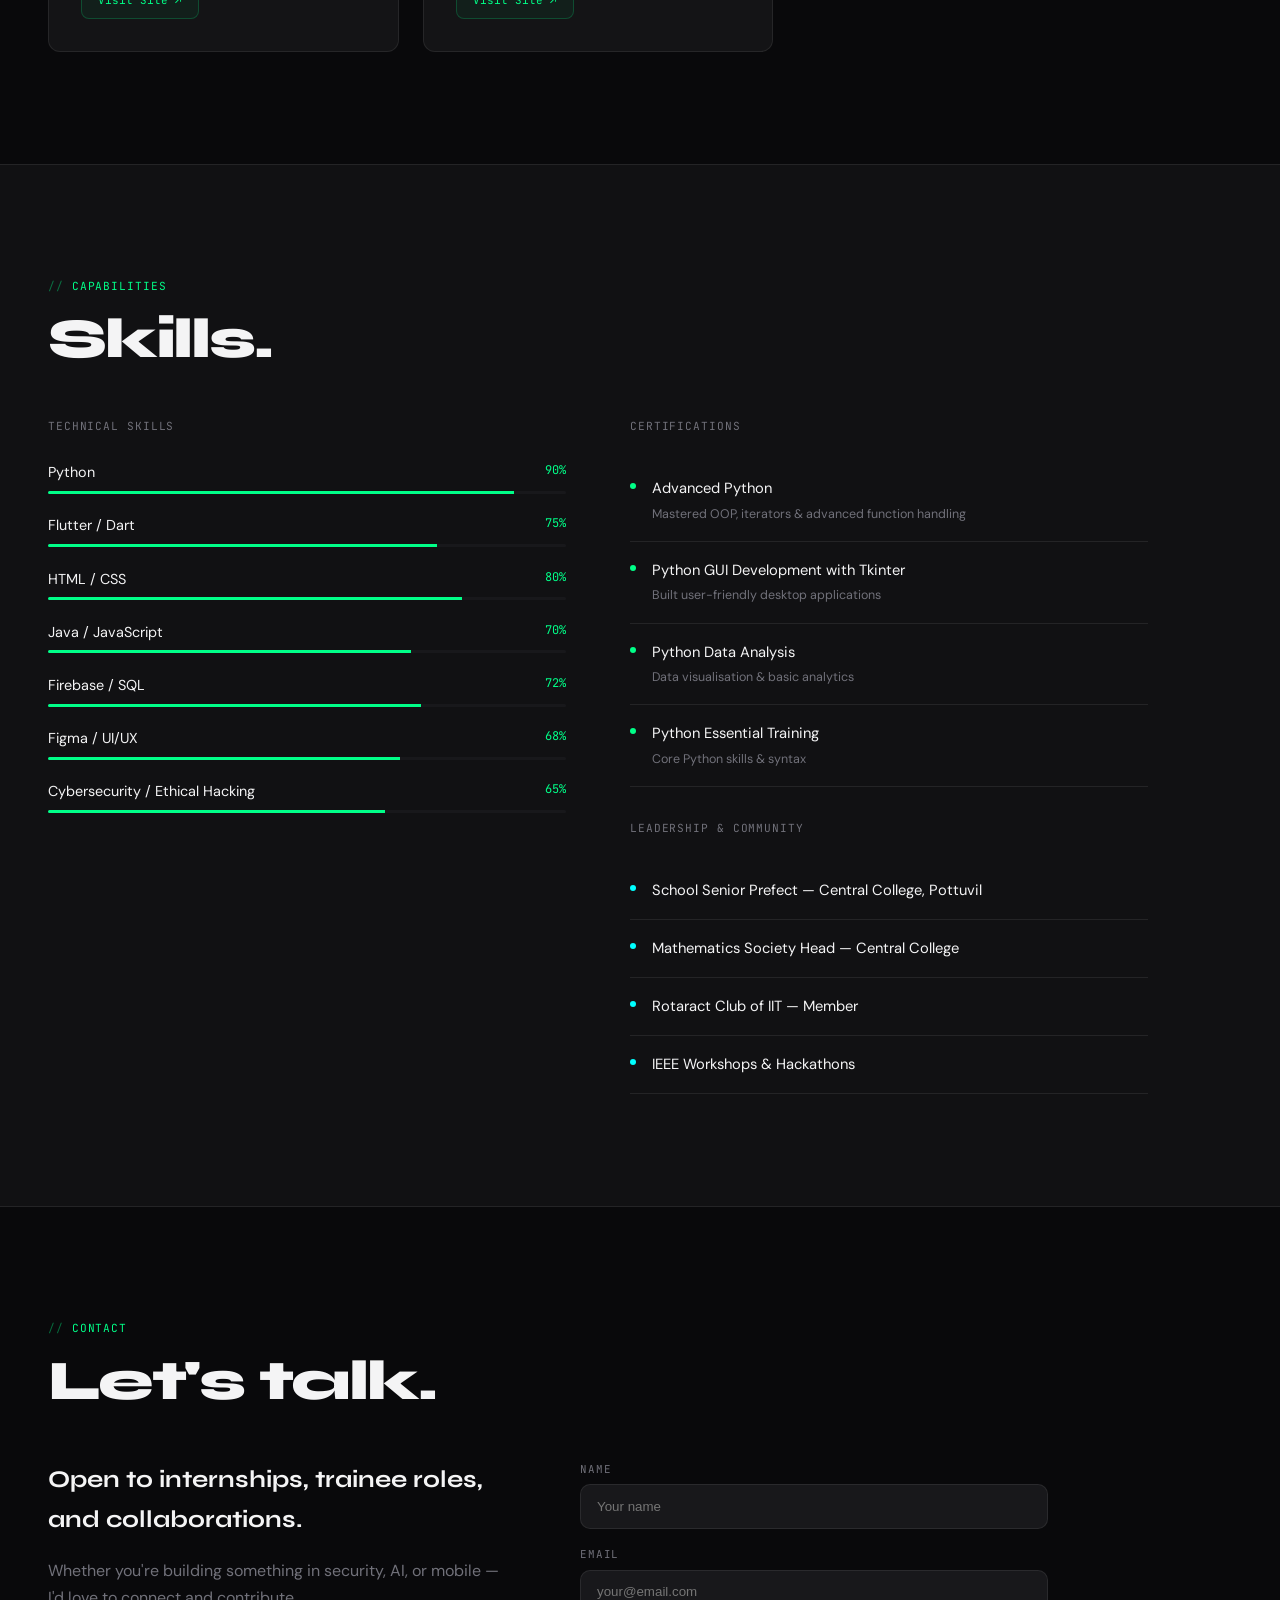
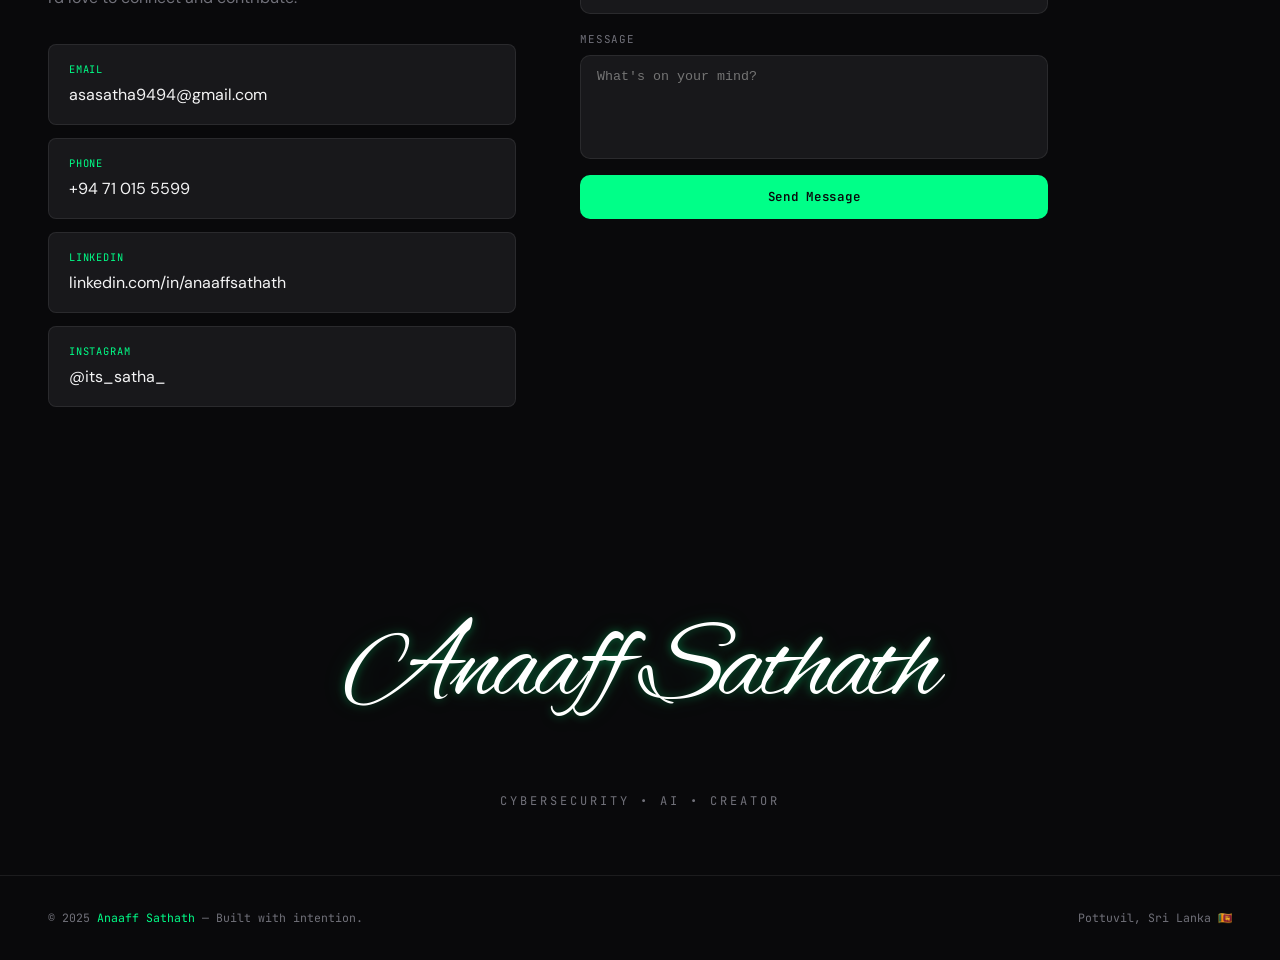
==== commit 74567b6c: "signature name added without errors" ====
--- a/index.html
+++ b/index.html
@@ -9,6 +9,7 @@
     href="https://fonts.googleapis.com/css2?family=Syne:wght@400;700;800&family=JetBrains+Mono:wght@300;400;600&family=DM+Sans:wght@300;400;500&display=swap"
     rel="stylesheet">
   <link rel="stylesheet" href="style.css">
+  <link href="https://fonts.googleapis.com/css2?family=Alex+Brush&display=swap" rel="stylesheet">
 </head>
 
 <body>
@@ -442,6 +443,13 @@
     </div>
   </section>
 
+  <section class="signature-section">
+    <h2 class="signature-name">Anaaff Sathath</h2>
+    <p class="signature-subtitle">
+      Cybersecurity • AI • Creator
+    </p>
+  </section>
+
   <footer>
     <div class="footer-text">© 2025 <span>Anaaff Sathath</span> — Built with intention.</div>
     <div class="footer-text">Pottuvil, Sri Lanka 🇱🇰</div>
--- a/style.css
+++ b/style.css
@@ -369,7 +369,7 @@
   object-fit: contain;
 
   filter: drop-shadow(0 0 30px rgba(0, 255, 136, 0.25));
-  
+
 }
 
 /* HERO BUTTONS */
@@ -963,6 +963,44 @@
   }
 }
 
+.signature-section {
+  text-align: center;
+  padding: 6rem 2rem 4rem;
+}
+
+.signature-name {
+  display: inline-block;
+  width: fit-content;
+  font-family: 'Alex Brush', cursive;
+  font-size: clamp(4rem, 10vw, 7rem);
+  font-weight: 400;
+  color: #fff;
+  line-height: 1;
+  transition: 0.3s ease;
+
+
+  text-shadow:
+    0 0 10px rgba(0, 255, 136, 0.35),
+    0 0 25px rgba(0, 255, 136, 0.15);
+}
+
+.signature-name:hover {
+  transform: translateY(-2px);
+  text-shadow: 0 0 8px rgba(0, 255, 136, 0.25);
+}
+
+.signature-subtitle {
+  margin-top: 1rem;
+
+  color: var(--muted);
+
+  font-family: 'JetBrains Mono', monospace;
+  font-size: 0.75rem;
+
+  letter-spacing: 0.25em;
+  text-transform: uppercase;
+}
+
 /* =========================
    TABLET RESPONSIVE
 ========================= */
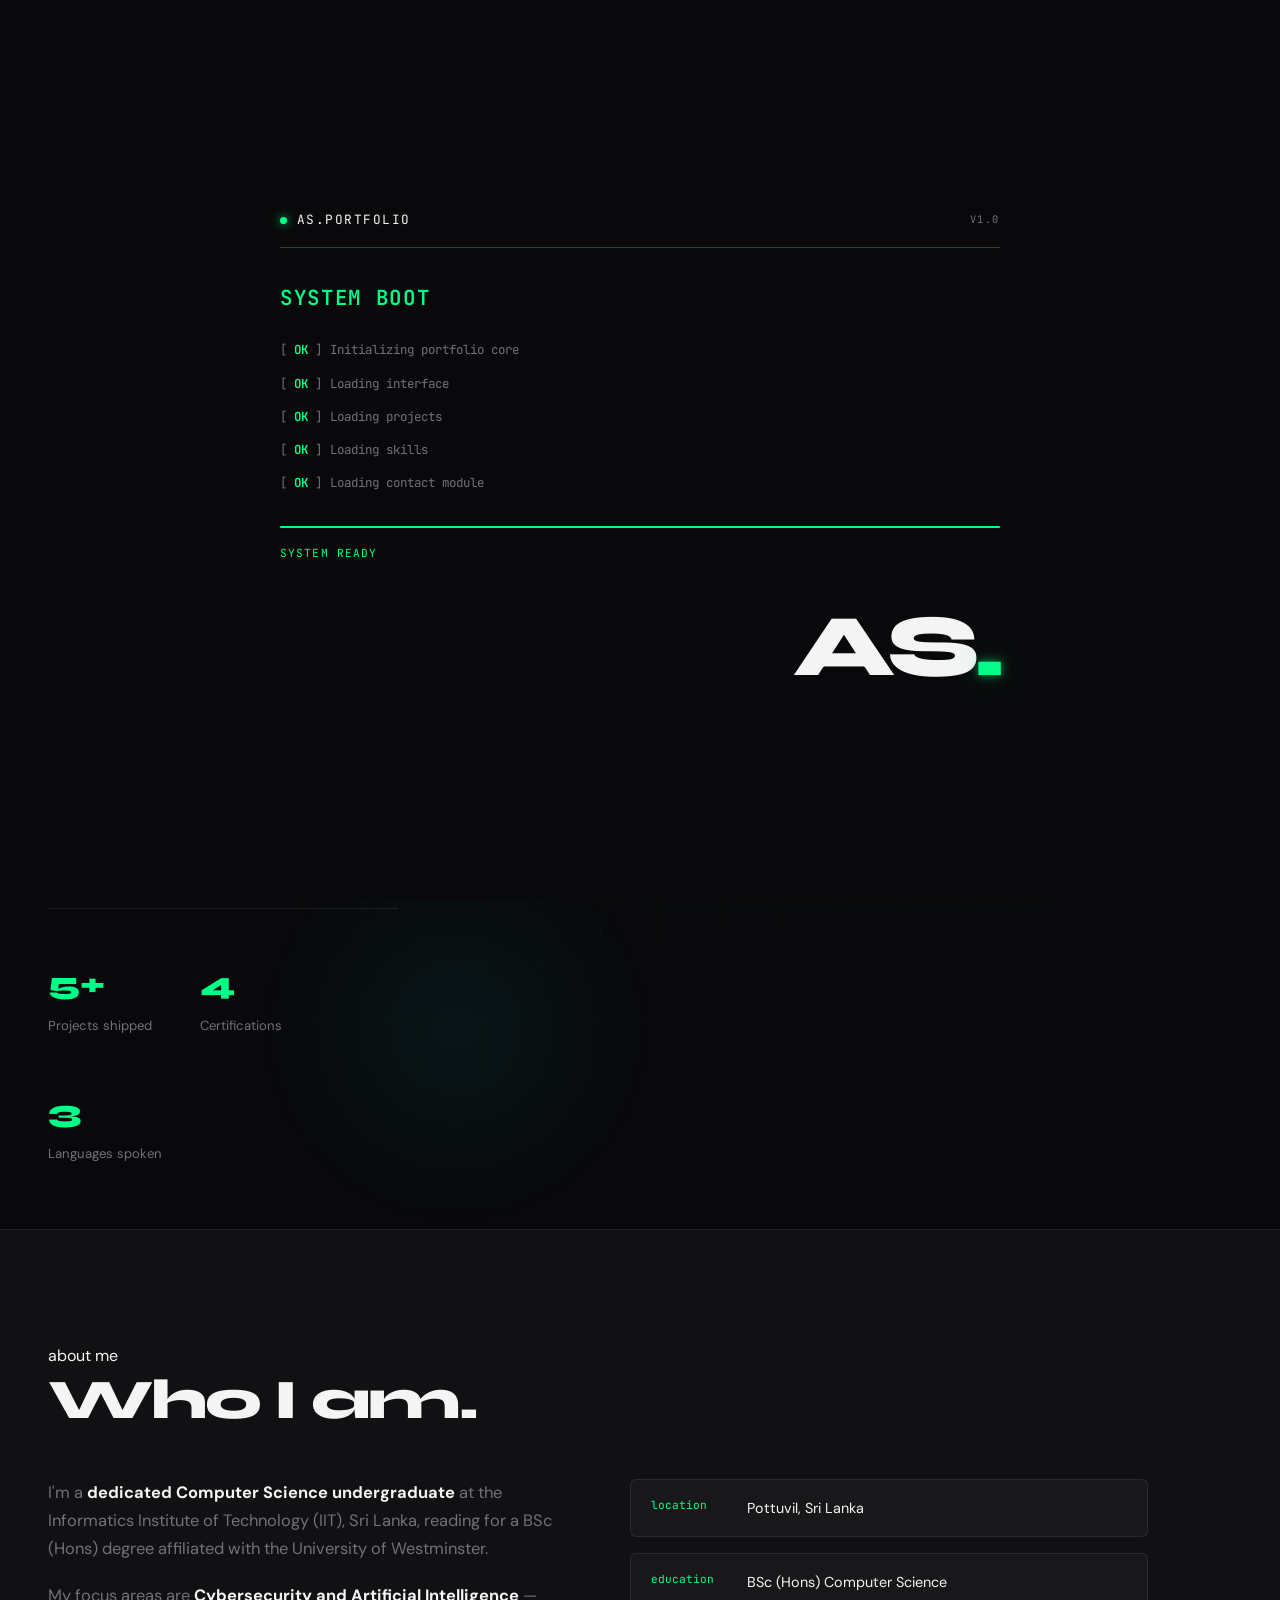
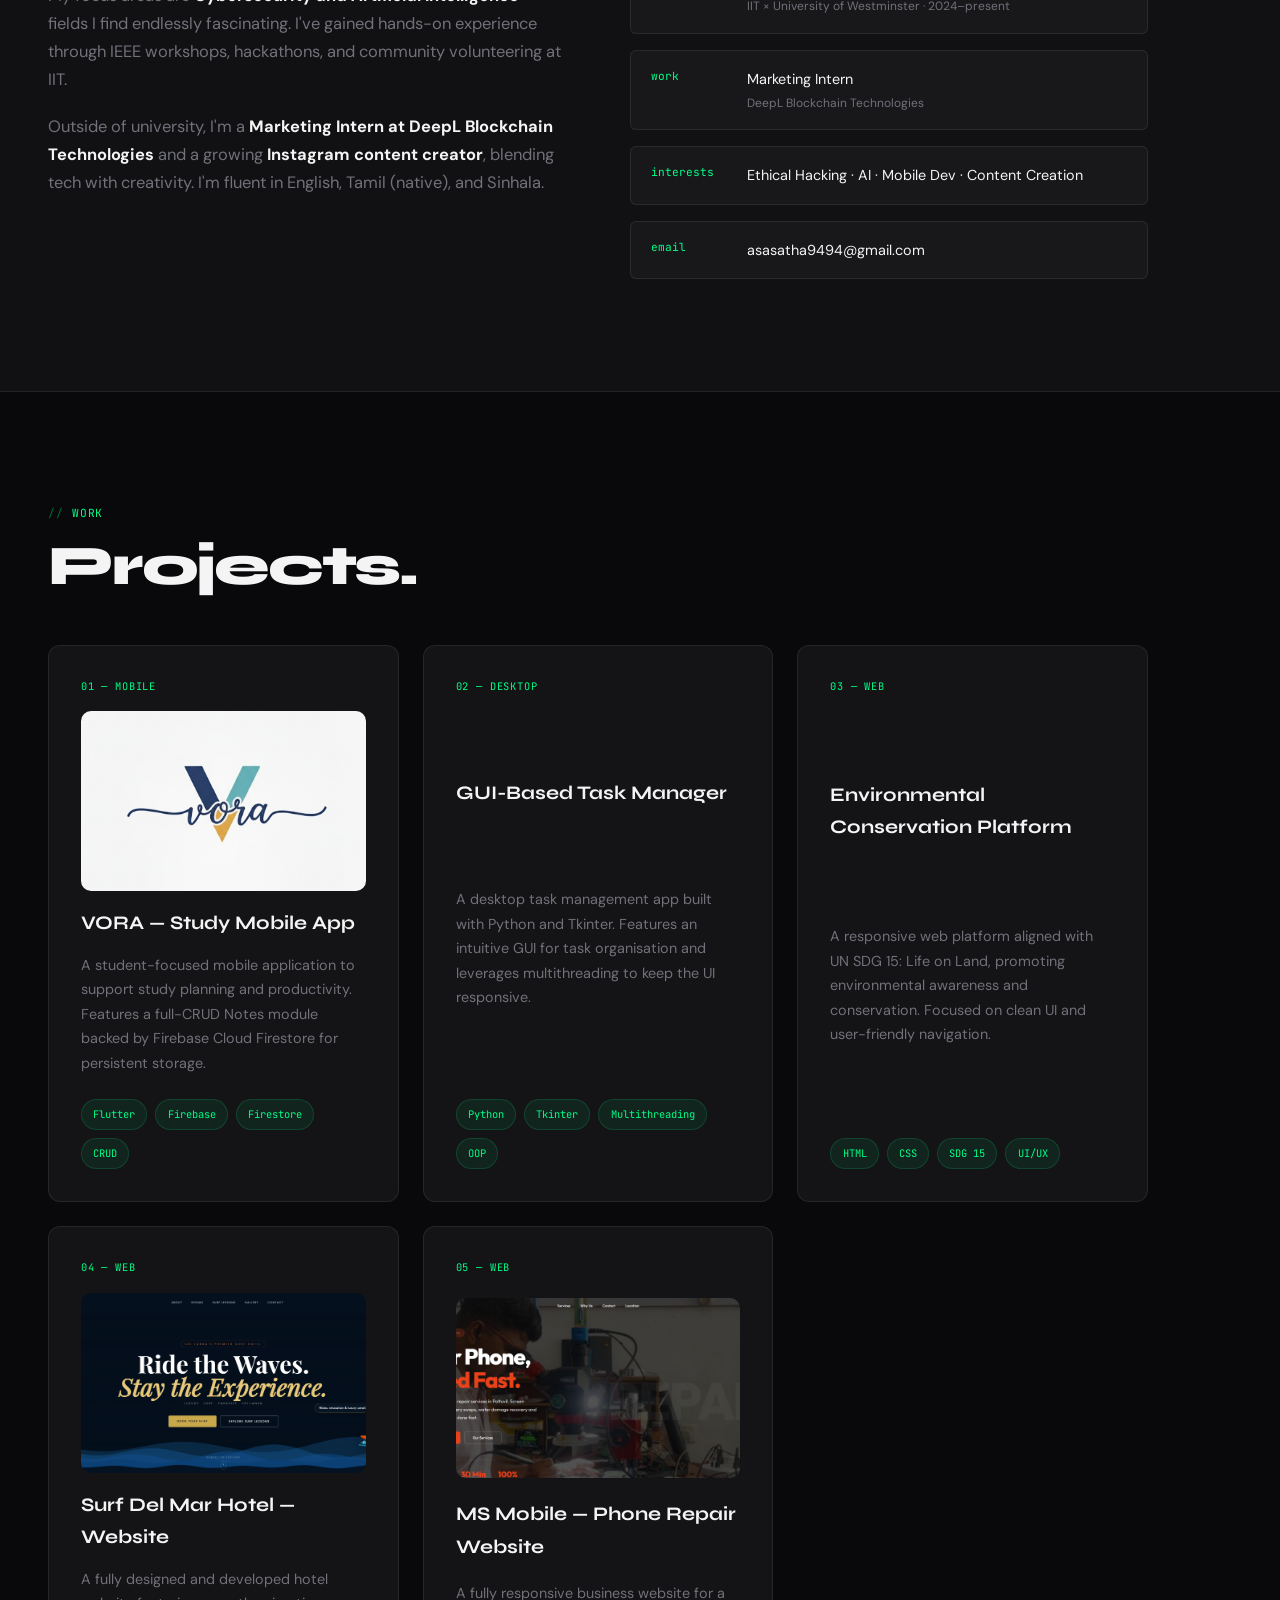
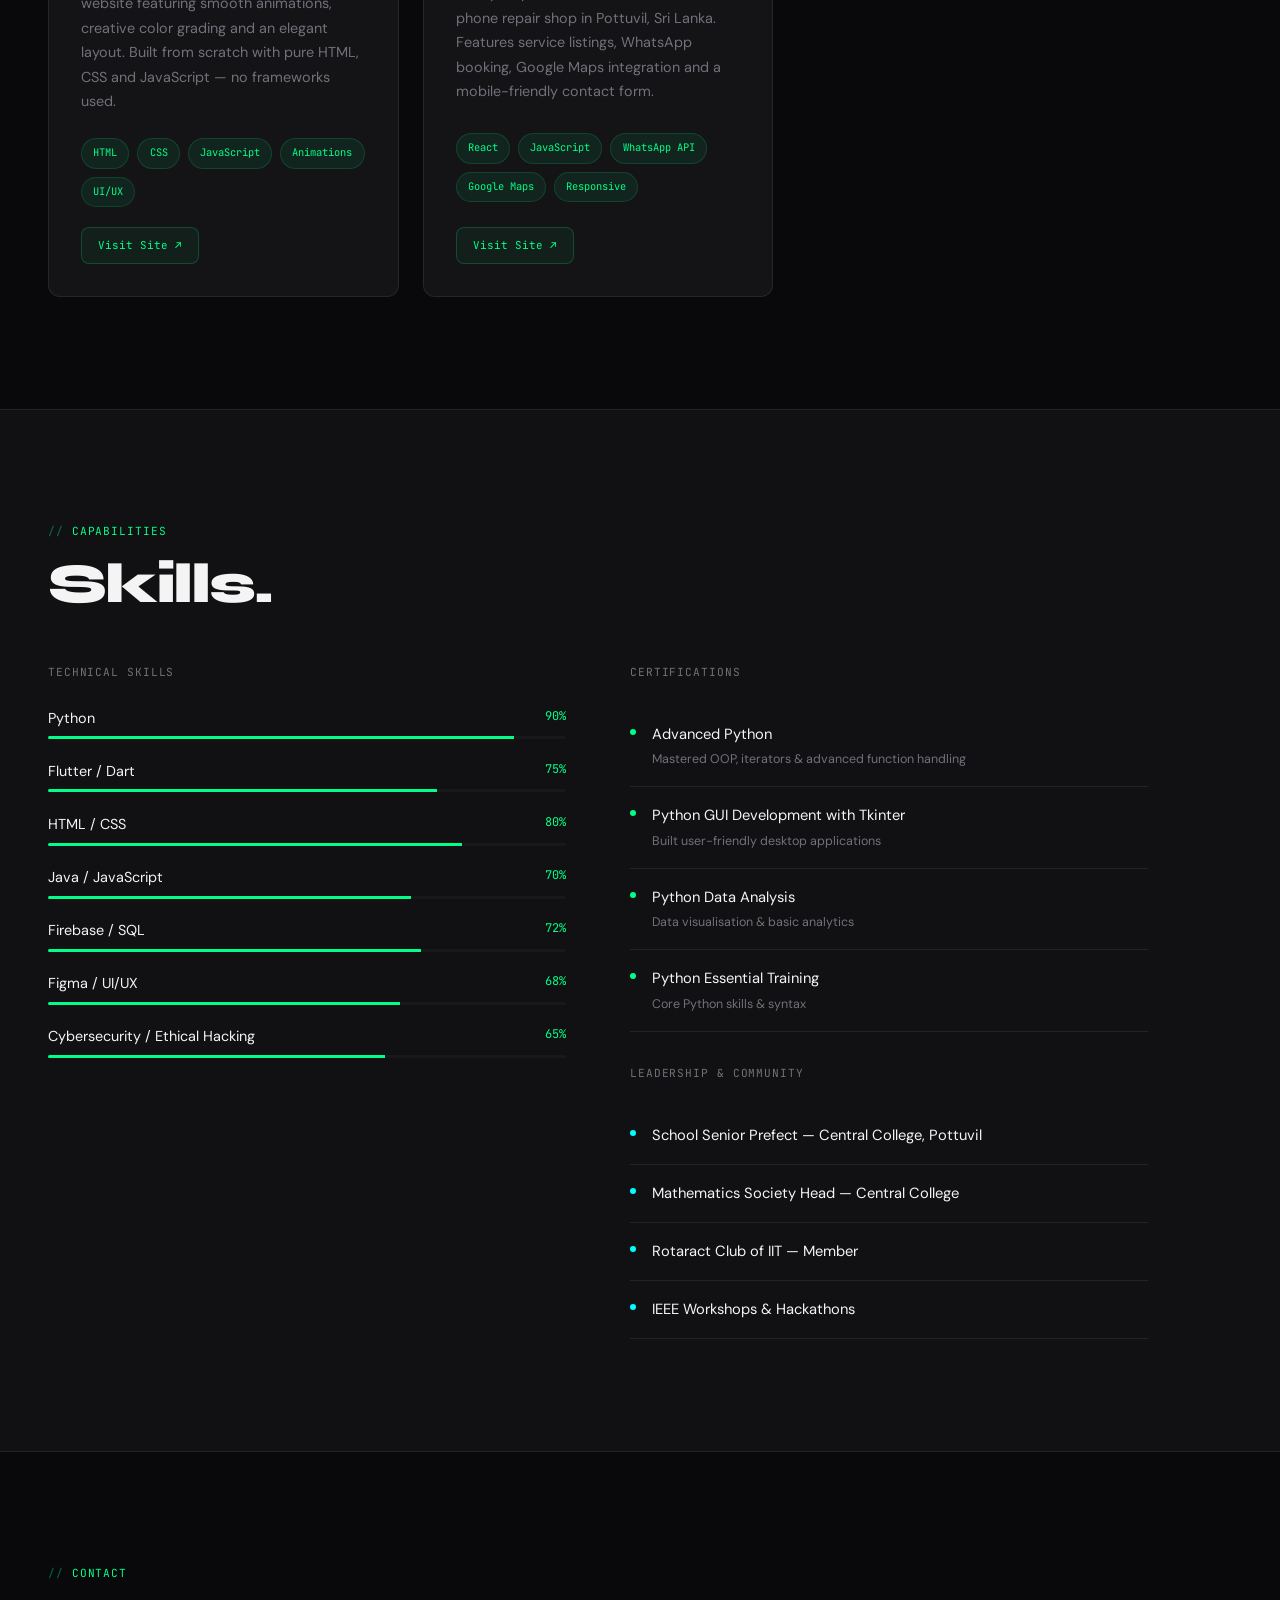
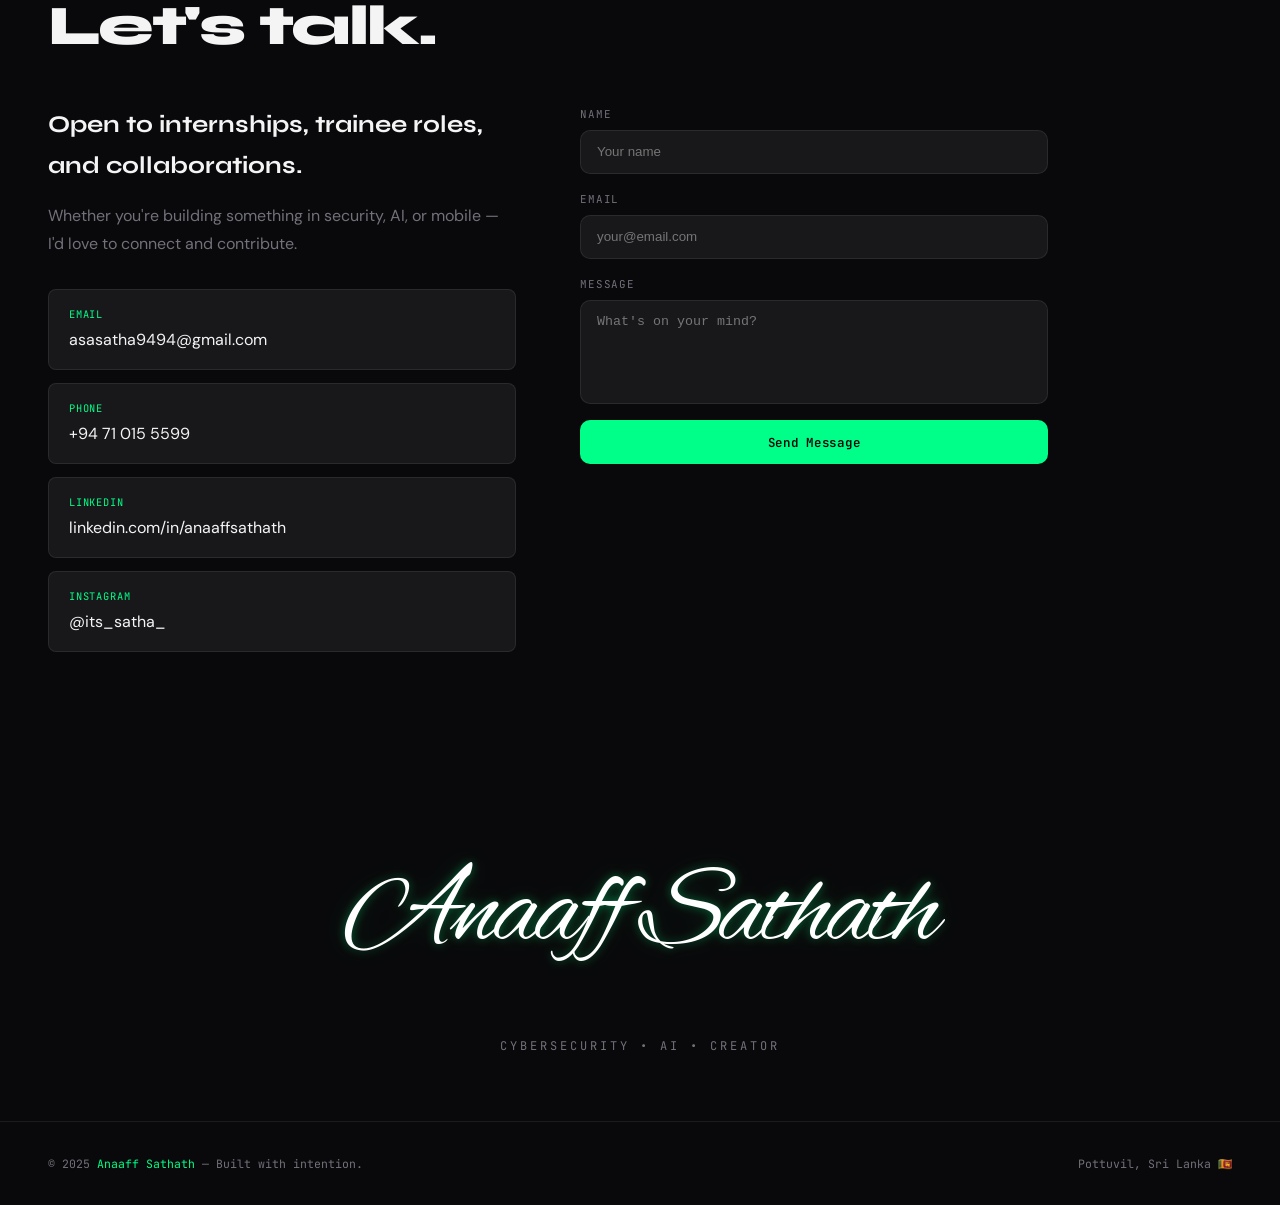
==== commit 0e5dfb43: "Add system boot loading animation" ====
--- a/index.html
+++ b/index.html
@@ -14,13 +14,76 @@
 
 <body>
   <!-- LOADING SCREEN -->
+  <!-- SYSTEM BOOT LOADER -->
   <div id="loader">
-    <div class="loader-inner">
-      <div class="loader-logo">AS<span>.</span></div>
-      <div class="loader-bar">
-        <div class="loader-fill"></div>
-      </div>
-    </div>
+
+    <div class="boot-container">
+
+      <div class="boot-header">
+        <span class="boot-status-dot"></span>
+        AS.PORTFOLIO
+        <span class="boot-version">v1.0</span>
+      </div>
+
+      <div class="boot-line"></div>
+
+      <div class="boot-title">
+        SYSTEM BOOT
+      </div>
+
+      <div class="boot-messages">
+
+        <div class="boot-message">
+          <span class="boot-symbol">[</span>
+          <span class="boot-check">OK</span>
+          <span class="boot-symbol">]</span>
+          <span>Initializing portfolio core</span>
+        </div>
+
+        <div class="boot-message">
+          <span class="boot-symbol">[</span>
+          <span class="boot-check">OK</span>
+          <span class="boot-symbol">]</span>
+          <span>Loading interface</span>
+        </div>
+
+        <div class="boot-message">
+          <span class="boot-symbol">[</span>
+          <span class="boot-check">OK</span>
+          <span class="boot-symbol">]</span>
+          <span>Loading projects</span>
+        </div>
+
+        <div class="boot-message">
+          <span class="boot-symbol">[</span>
+          <span class="boot-check">OK</span>
+          <span class="boot-symbol">]</span>
+          <span>Loading skills</span>
+        </div>
+
+        <div class="boot-message">
+          <span class="boot-symbol">[</span>
+          <span class="boot-check">OK</span>
+          <span class="boot-symbol">]</span>
+          <span>Loading contact module</span>
+        </div>
+
+      </div>
+
+      <div class="boot-progress">
+        <div class="boot-progress-fill"></div>
+      </div>
+
+      <div class="boot-ready">
+        <span>SYSTEM READY</span>
+      </div>
+
+      <div class="boot-logo">
+        AS<span>.</span>
+      </div>
+
+    </div>
+
   </div>
 
   <div class="cursor" id="cursor"></div>
--- a/style.css
+++ b/style.css
@@ -289,7 +289,7 @@
 
   color: var(--muted);
   font-size: clamp(1rem, 2vw, 1.15rem);
-  font-weight: 300;
+  font-weight: 3;
 }
 
 .hero-sub strong {
@@ -336,13 +336,13 @@
 .hero-left {
   flex: 1;
   max-width: 650px;
-  min-width: 300;
+  min-width: 300px;
 
 }
 
 .hero-right {
   flex: 1 1 420px;
-  min-width: 300;
+  min-width: 300px;
   display: flex;
   justify-content: center;
   align-items: center;
@@ -906,59 +906,538 @@
    LOADING SCREEN
    (UNCHANGED)
 ========================= */
+/* =========================
+   SYSTEM BOOT LOADER
+========================= */
+
 #loader {
   position: fixed;
   inset: 0;
-  background: #09090b;
-  z-index: 9999;
+  z-index: 99999;
+
   display: flex;
   align-items: center;
   justify-content: center;
-  transition: opacity 0.6s ease, visibility 0.6s ease;
-}
-
+
+  background: #09090b;
+  color: var(--text);
+
+  overflow: hidden;
+
+  opacity: 1;
+  visibility: visible;
+
+  transition:
+    opacity 0.7s ease,
+    visibility 0.7s ease;
+}
+
+/* Loader disappears */
 #loader.hidden {
   opacity: 0;
   visibility: hidden;
-}
-
-.loader-inner {
+  pointer-events: none;
+}
+
+
+/* =========================
+   BOOT CONTAINER
+========================= */
+
+.boot-container {
+  width: min(720px, 85vw);
+
+  font-family: 'JetBrains Mono', monospace;
+
+  position: relative;
+}
+
+
+/* =========================
+   HEADER
+========================= */
+
+.boot-header {
+  display: flex;
+  align-items: center;
+  gap: 0.6rem;
+
+  color: var(--text);
+
+  font-size: clamp(0.65rem, 1.2vw, 0.8rem);
+  letter-spacing: 0.12em;
+  text-transform: uppercase;
+
+  opacity: 0;
+  animation: bootFadeIn 0.5s ease forwards;
+}
+
+.boot-version {
+  margin-left: auto;
+
+  color: var(--muted);
+
+  font-size: 0.65rem;
+}
+
+
+/* Green status dot */
+
+.boot-status-dot {
+  width: 7px;
+  height: 7px;
+
+  flex-shrink: 0;
+
+  border-radius: 50%;
+
+  background: var(--accent);
+
+  box-shadow:
+    0 0 8px rgba(0, 255, 136, 0.7),
+    0 0 18px rgba(0, 255, 136, 0.3);
+
+  animation: bootPulse 1.2s ease-in-out infinite;
+}
+
+
+/* =========================
+   DIVIDER
+========================= */
+
+.boot-line {
+  width: 0;
+  height: 1px;
+
+  margin: 1rem 0 2rem;
+
+  background: rgba(0, 255, 136, 0.3);
+
+  animation: bootLine 0.8s ease forwards;
+  animation-delay: 0.15s;
+}
+
+
+/* =========================
+   TITLE
+========================= */
+
+.boot-title {
+  margin-bottom: 1.5rem;
+
+  color: var(--accent);
+
+  font-size: clamp(1rem, 2vw, 1.3rem);
+  font-weight: 600;
+
+  letter-spacing: 0.08em;
+
+  opacity: 0;
+
+  animation: bootFadeIn 0.5s ease forwards;
+  animation-delay: 0.35s;
+}
+
+
+/* =========================
+   BOOT MESSAGES
+========================= */
+
+.boot-messages {
   display: flex;
   flex-direction: column;
+
+  gap: 0.75rem;
+
+  min-height: 145px;
+}
+
+.boot-message {
+  display: flex;
   align-items: center;
-  gap: 1.5rem;
-}
-
-.loader-logo {
+
+  gap: 0.45rem;
+
+  color: var(--muted);
+
+  font-size: clamp(0.65rem, 1.5vw, 0.78rem);
+
+  opacity: 0;
+
+  transform: translateX(-10px);
+
+  animation: bootMessage 0.45s ease forwards;
+}
+
+
+/* Each message appears separately */
+
+.boot-message:nth-child(1) {
+  animation-delay: 0.65s;
+}
+
+.boot-message:nth-child(2) {
+  animation-delay: 1.2s;
+}
+
+.boot-message:nth-child(3) {
+  animation-delay: 1.75s;
+}
+
+.boot-message:nth-child(4) {
+  animation-delay: 2.3s;
+}
+
+.boot-message:nth-child(5) {
+  animation-delay: 2.85s;
+}
+
+
+/* [ ] */
+
+.boot-symbol {
+  color: var(--muted);
+}
+
+
+/* OK */
+
+.boot-check {
+  color: var(--accent);
+
+  font-weight: 600;
+}
+
+
+/* =========================
+   PROGRESS BAR
+========================= */
+
+.boot-progress {
+  width: 100%;
+  height: 2px;
+
+  margin-top: 2rem;
+
+  overflow: hidden;
+
+  background: rgba(255, 255, 255, 0.08);
+
+  border-radius: 999px;
+}
+
+.boot-progress-fill {
+  width: 0;
+  height: 100%;
+
+  background: var(--accent);
+
+  box-shadow:
+    0 0 10px rgba(0, 255, 136, 0.7);
+
+  animation: bootProgress 3.5s ease forwards;
+}
+
+
+/* =========================
+   SYSTEM READY
+========================= */
+
+.boot-ready {
+  margin-top: 1rem;
+
+  color: var(--muted);
+
+  font-family: 'JetBrains Mono', monospace;
+  font-size: clamp(0.6rem, 1.2vw, 0.7rem);
+
+  letter-spacing: 0.1em;
+
+  opacity: 0;
+
+  animation: bootFadeIn 0.5s ease forwards;
+  animation-delay: 3.45s;
+}
+
+.boot-ready span {
+  color: var(--accent);
+}
+
+
+/* =========================
+   AS LOGO
+========================= */
+
+.boot-logo {
+  margin-top: 2.5rem;
+
+  text-align: right;
+
   font-family: 'Syne', sans-serif;
+
+  font-size: clamp(3rem, 8vw, 5.5rem);
+
   font-weight: 800;
-  font-size: 3rem;
-  color: #f4f4f5;
-  letter-spacing: -0.04em;
-}
-
-.loader-logo span {
-  color: #00ff88;
-}
-
-.loader-bar {
-  width: 120px;
-  height: 2px;
-  background: rgba(255, 255, 255, 0.1);
-  border-radius: 2px;
-  overflow: hidden;
-}
-
-.loader-fill {
-  height: 100%;
-  width: 0%;
-  background: #00ff88;
-  border-radius: 2px;
-  animation: loadFill 1.5s ease forwards;
-}
-
-@keyframes loadFill {
+
+  line-height: 1;
+
+  letter-spacing: -0.06em;
+
+  color: var(--text);
+
+  opacity: 0;
+
+  transform: scale(0.9);
+
+  animation: bootLogo 0.7s ease forwards;
+  animation-delay: 3.55s;
+}
+
+.boot-logo span {
+  color: var(--accent);
+
+  text-shadow:
+    0 0 10px rgba(0, 255, 136, 0.6),
+    0 0 30px rgba(0, 255, 136, 0.25);
+}
+
+
+/* =========================
+   ANIMATIONS
+========================= */
+
+@keyframes bootFadeIn {
+  from {
+    opacity: 0;
+  }
+
   to {
+    opacity: 1;
+  }
+}
+
+
+@keyframes bootLine {
+  from {
+    width: 0;
+  }
+
+  to {
+    width: 100%;
+  }
+}
+
+
+@keyframes bootMessage {
+  from {
+    opacity: 0;
+    transform: translateX(-10px);
+  }
+
+  to {
+    opacity: 1;
+    transform: translateX(0);
+  }
+}
+
+
+@keyframes bootProgress {
+  from {
+    width: 0;
+  }
+
+  to {
+    width: 100%;
+  }
+}
+
+
+@keyframes bootLogo {
+  from {
+    opacity: 0;
+    transform: scale(0.9);
+  }
+
+  to {
+    opacity: 1;
+    transform: scale(1);
+  }
+}
+
+
+@keyframes bootPulse {
+
+  0%,
+  100% {
+    opacity: 1;
+    transform: scale(1);
+  }
+
+  50% {
+    opacity: 0.5;
+    transform: scale(0.75);
+  }
+}
+
+
+/* =========================
+   MOBILE
+========================= */
+
+@media screen and (max-width: 768px) {
+
+  #loader {
+    padding: 1.5rem;
+  }
+
+  .boot-container {
+    width: 100%;
+    max-width: 520px;
+  }
+
+  .boot-header {
+    font-size: 0.62rem;
+    letter-spacing: 0.08em;
+  }
+
+  .boot-version {
+    font-size: 0.55rem;
+  }
+
+  .boot-line {
+    margin: 0.8rem 0 1.5rem;
+  }
+
+  .boot-title {
+    margin-bottom: 1.25rem;
+
+    font-size: 0.9rem;
+  }
+
+  .boot-messages {
+    gap: 0.65rem;
+
+    min-height: 135px;
+  }
+
+  .boot-message {
+    font-size: 0.62rem;
+
+    gap: 0.35rem;
+
+    white-space: normal;
+  }
+
+  .boot-progress {
+    margin-top: 1.5rem;
+  }
+
+  .boot-ready {
+    margin-top: 0.8rem;
+
+    font-size: 0.58rem;
+  }
+
+  .boot-logo {
+    margin-top: 2rem;
+
+    text-align: center;
+
+    font-size: clamp(3.5rem, 20vw, 5rem);
+  }
+}
+
+
+/* =========================
+   SMALL PHONES
+========================= */
+
+@media screen and (max-width: 380px) {
+
+  #loader {
+    padding: 1.25rem;
+  }
+
+  .boot-header {
+    font-size: 0.56rem;
+  }
+
+  .boot-message {
+    font-size: 0.57rem;
+  }
+
+  .boot-messages {
+    min-height: 125px;
+  }
+
+  .boot-logo {
+    margin-top: 1.5rem;
+  }
+}
+
+
+/* =========================
+   LANDSCAPE PHONES
+========================= */
+
+@media screen and (max-width: 768px) and (orientation: landscape) {
+
+  #loader {
+    align-items: flex-start;
+
+    padding: 1.5rem;
+    overflow-y: auto;
+  }
+
+  .boot-container {
+    margin: auto;
+  }
+
+  .boot-messages {
+    min-height: 120px;
+    gap: 0.45rem;
+  }
+
+  .boot-logo {
+    margin-top: 1.5rem;
+    font-size: 3rem;
+  }
+}
+
+
+/* =========================
+   REDUCED MOTION
+========================= */
+
+@media (prefers-reduced-motion: reduce) {
+
+  #loader,
+  .boot-header,
+  .boot-line,
+  .boot-title,
+  .boot-message,
+  .boot-progress-fill,
+  .boot-ready,
+  .boot-logo,
+  .boot-status-dot {
+    animation: none;
+    transition: none;
+  }
+
+  .boot-header,
+  .boot-title,
+  .boot-message,
+  .boot-ready,
+  .boot-logo {
+    opacity: 1;
+    transform: none;
+  }
+
+  .boot-line {
+    width: 100%;
+  }
+
+  .boot-progress-fill {
     width: 100%;
   }
 }
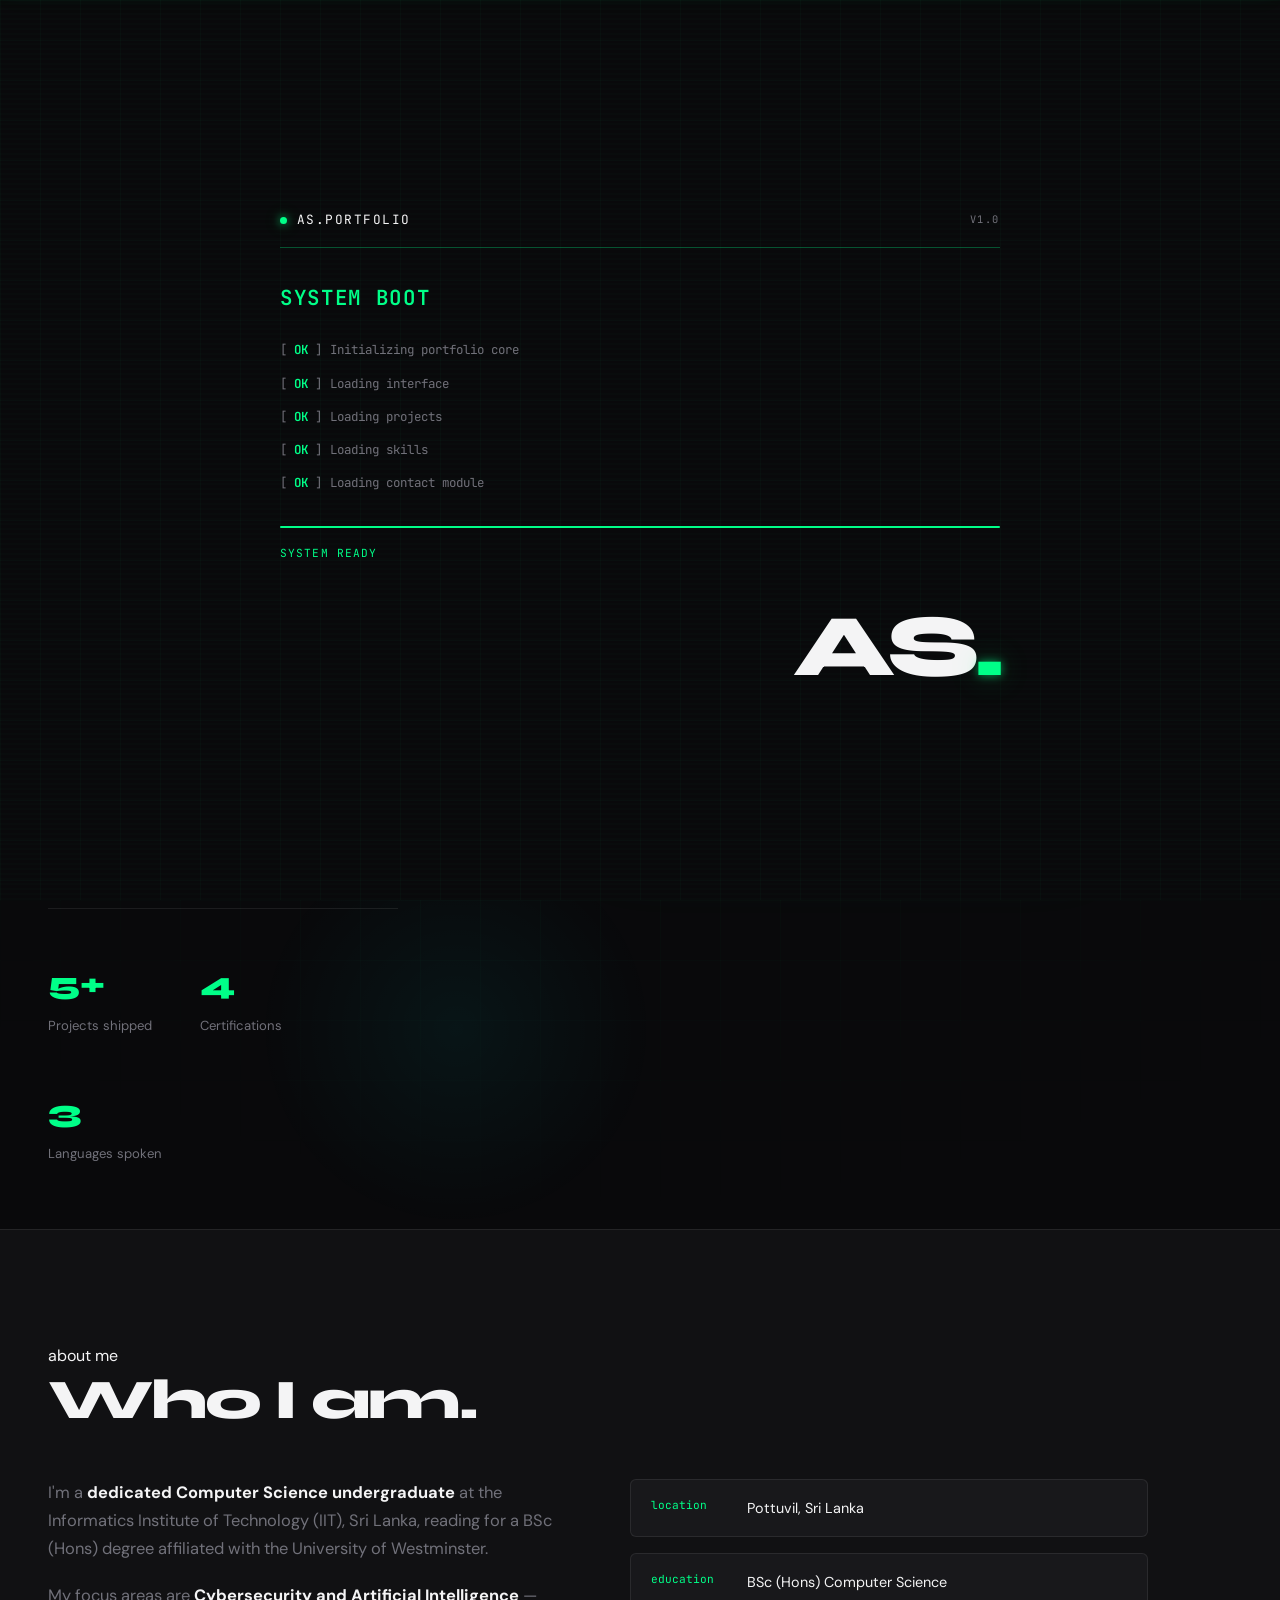
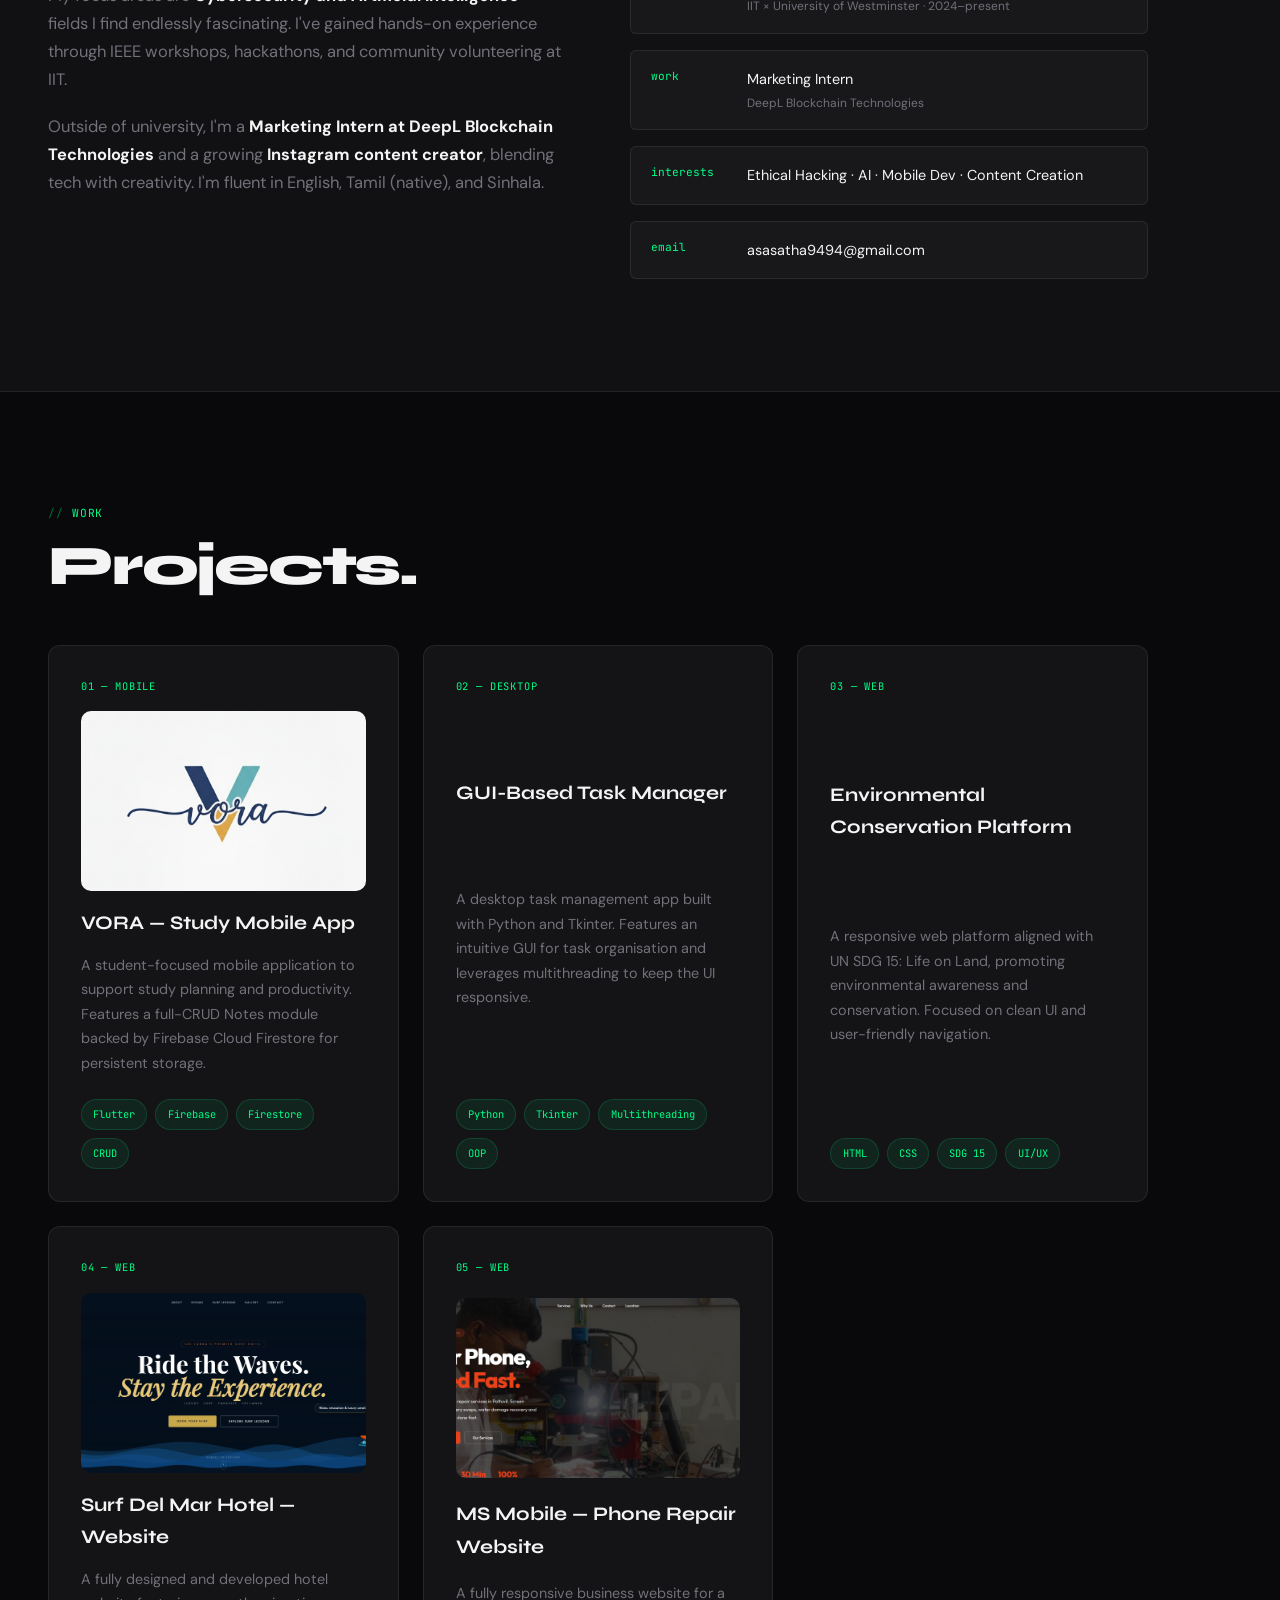
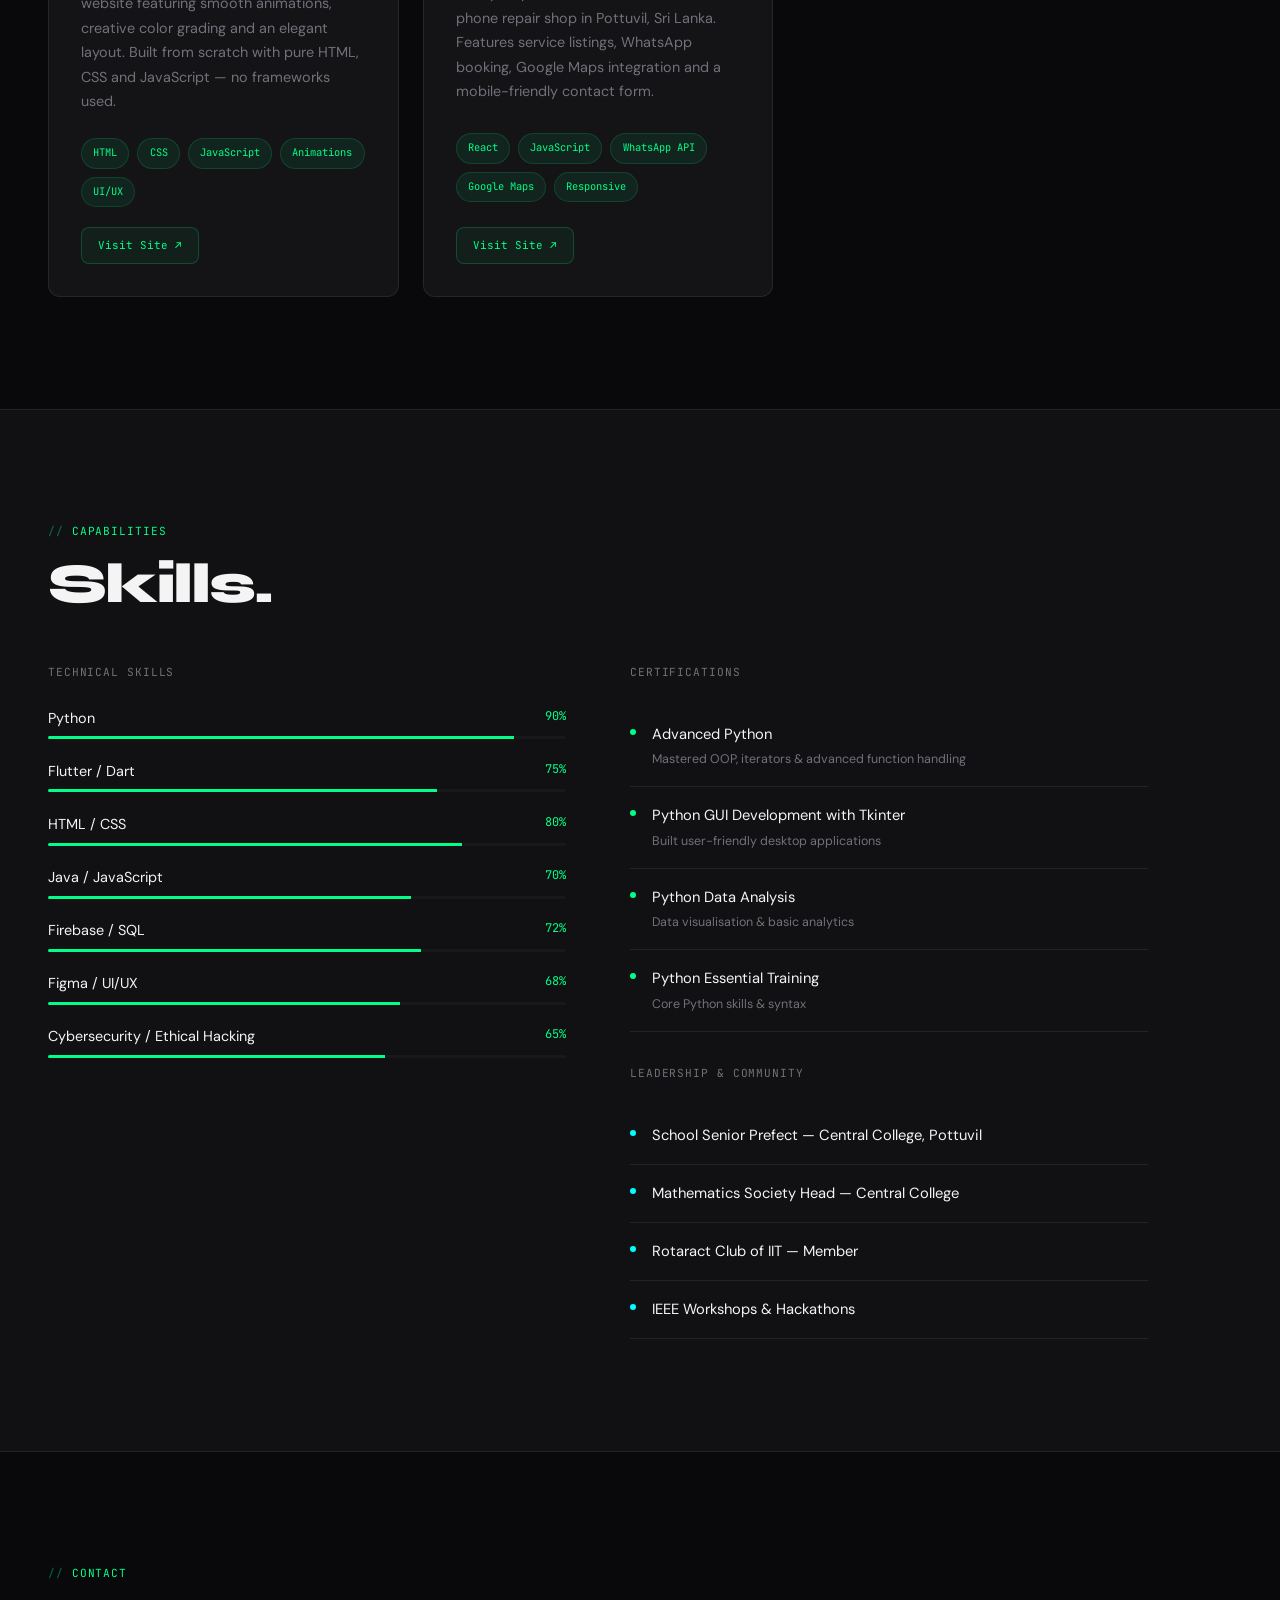
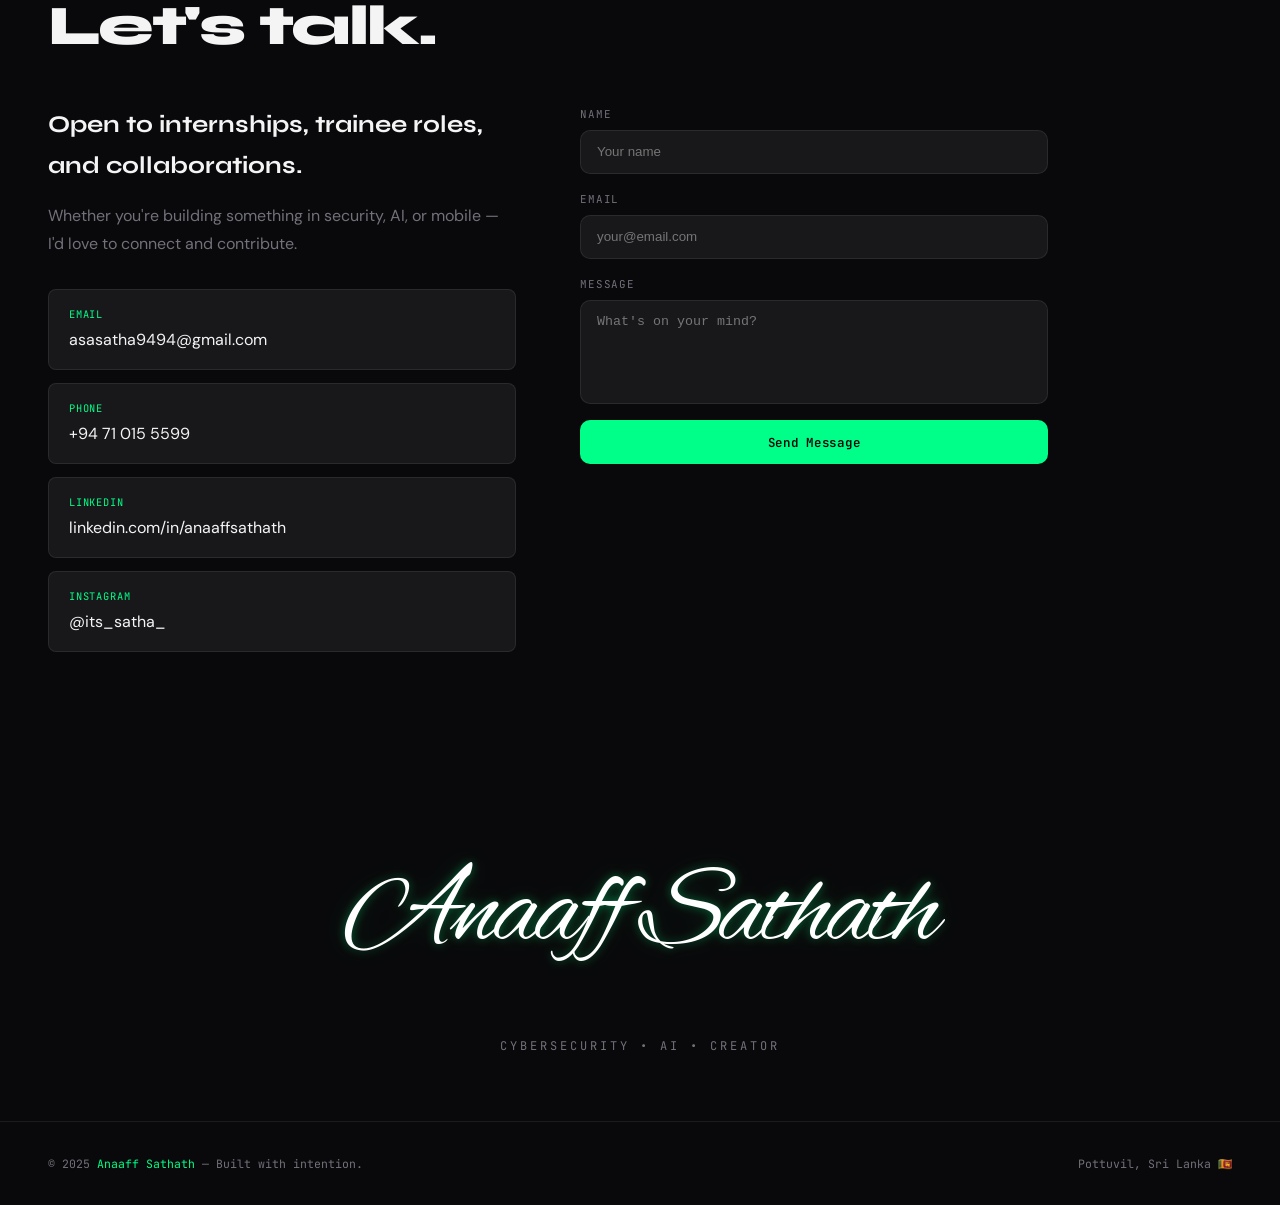
==== commit 69ddfd7b: "Add glitch background to loading screen" ====
--- a/index.html
+++ b/index.html
@@ -16,6 +16,14 @@
   <!-- LOADING SCREEN -->
   <!-- SYSTEM BOOT LOADER -->
   <div id="loader">
+
+    <div class="glitch-background">
+      <div class="glitch-line"></div>
+      <div class="glitch-line"></div>
+      <div class="glitch-line"></div>
+      <div class="glitch-line"></div>
+      <div class="glitch-line"></div>
+    </div>
 
     <div class="boot-container">
 
--- a/style.css
+++ b/style.css
@@ -1850,4 +1850,163 @@
     justify-content: space-between;
     align-items: center;
   }
+}
+
+/* =========================================
+   GLITCH BACKGROUND
+========================================= */
+
+.glitch-background {
+    position: absolute;
+    inset: 0;
+    overflow: hidden;
+    pointer-events: none;
+    z-index: 0;
+
+    background:
+        linear-gradient(
+            rgba(0, 255, 136, 0.025) 1px,
+            transparent 1px
+        ),
+        linear-gradient(
+            90deg,
+            rgba(0, 255, 136, 0.025) 1px,
+            transparent 1px
+        );
+
+    background-size: 40px 40px;
+}
+
+/* Scanlines */
+
+.glitch-background::before {
+    content: "";
+    position: absolute;
+    inset: 0;
+
+    background: repeating-linear-gradient(
+        to bottom,
+        transparent 0px,
+        transparent 3px,
+        rgba(0, 255, 136, 0.035) 4px,
+        transparent 5px
+    );
+
+    opacity: 0.7;
+}
+
+/* Moving scan */
+
+.glitch-background::after {
+    content: "";
+    position: absolute;
+
+    width: 100%;
+    height: 2px;
+
+    left: 0;
+    top: -10px;
+
+    background: rgba(0, 255, 136, 0.35);
+
+    box-shadow:
+        0 0 12px rgba(0, 255, 136, 0.5),
+        0 0 30px rgba(0, 255, 136, 0.2);
+
+    animation: scanMove 2.5s linear infinite;
+}
+
+/* Glitch bars */
+
+.glitch-line {
+    position: absolute;
+    left: 0;
+
+    width: 100%;
+    height: 1px;
+
+    background: rgba(0, 255, 136, 0.3);
+
+    opacity: 0;
+
+    animation: glitchBar 2s infinite;
+}
+
+.glitch-line:nth-child(1) {
+    top: 18%;
+    animation-delay: 0.2s;
+}
+
+.glitch-line:nth-child(2) {
+    top: 37%;
+    animation-delay: 0.8s;
+}
+
+.glitch-line:nth-child(3) {
+    top: 51%;
+    animation-delay: 1.4s;
+}
+
+.glitch-line:nth-child(4) {
+    top: 73%;
+    animation-delay: 0.5s;
+}
+
+.glitch-line:nth-child(5) {
+    top: 88%;
+    animation-delay: 1.1s;
+}
+
+/* Scan movement */
+
+@keyframes scanMove {
+
+    0% {
+        top: -10px;
+    }
+
+    100% {
+        top: 110%;
+    }
+
+}
+
+/* Glitch movement */
+
+@keyframes glitchBar {
+
+    0%,
+    85%,
+    100% {
+        opacity: 0;
+        transform: translateX(0);
+    }
+
+    87% {
+        opacity: 1;
+        transform: translateX(-12px);
+    }
+
+    89% {
+        opacity: 0.4;
+        transform: translateX(18px);
+    }
+
+    91% {
+        opacity: 0.8;
+        transform: translateX(-5px);
+    }
+
+    93% {
+        opacity: 0;
+        transform: translateX(0);
+    }
+
+}
+
+/* Keep boot content above background */
+
+.boot-container {
+    position: relative;
+    z-index: 2;
 }
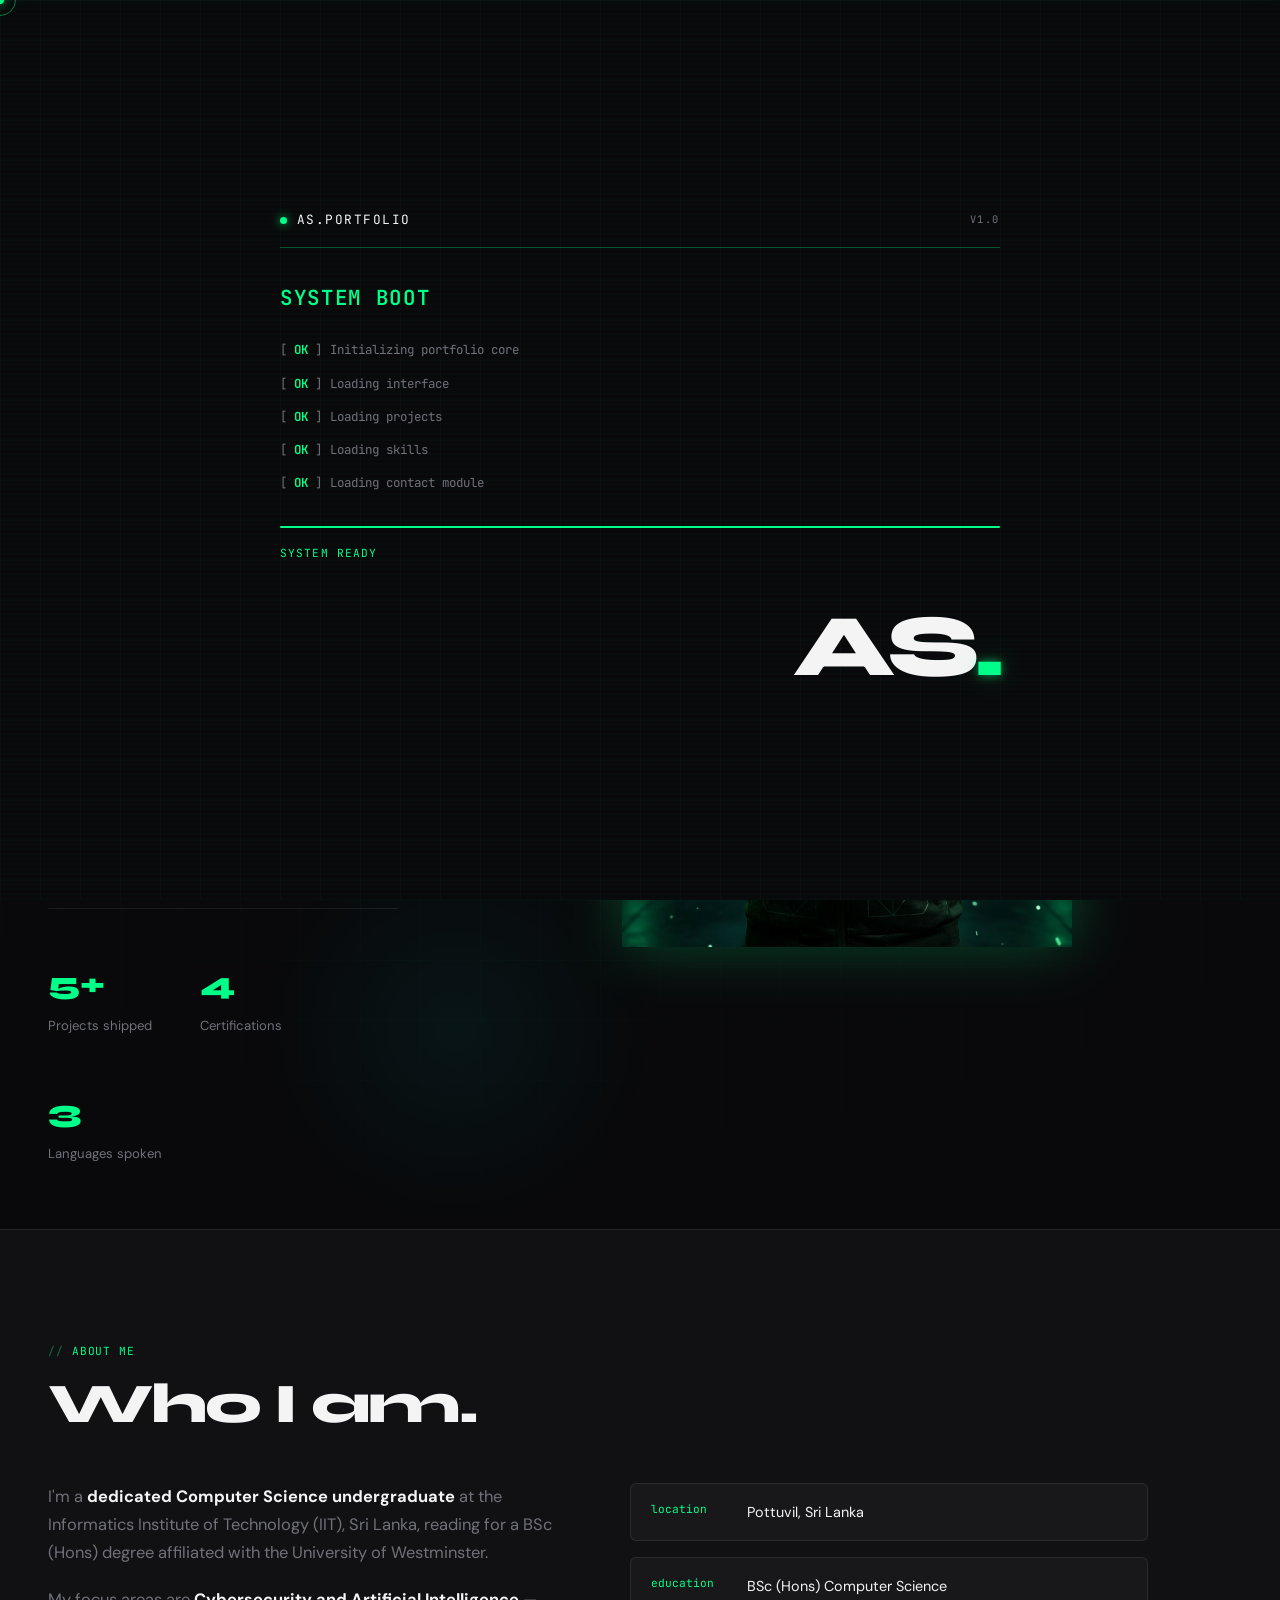
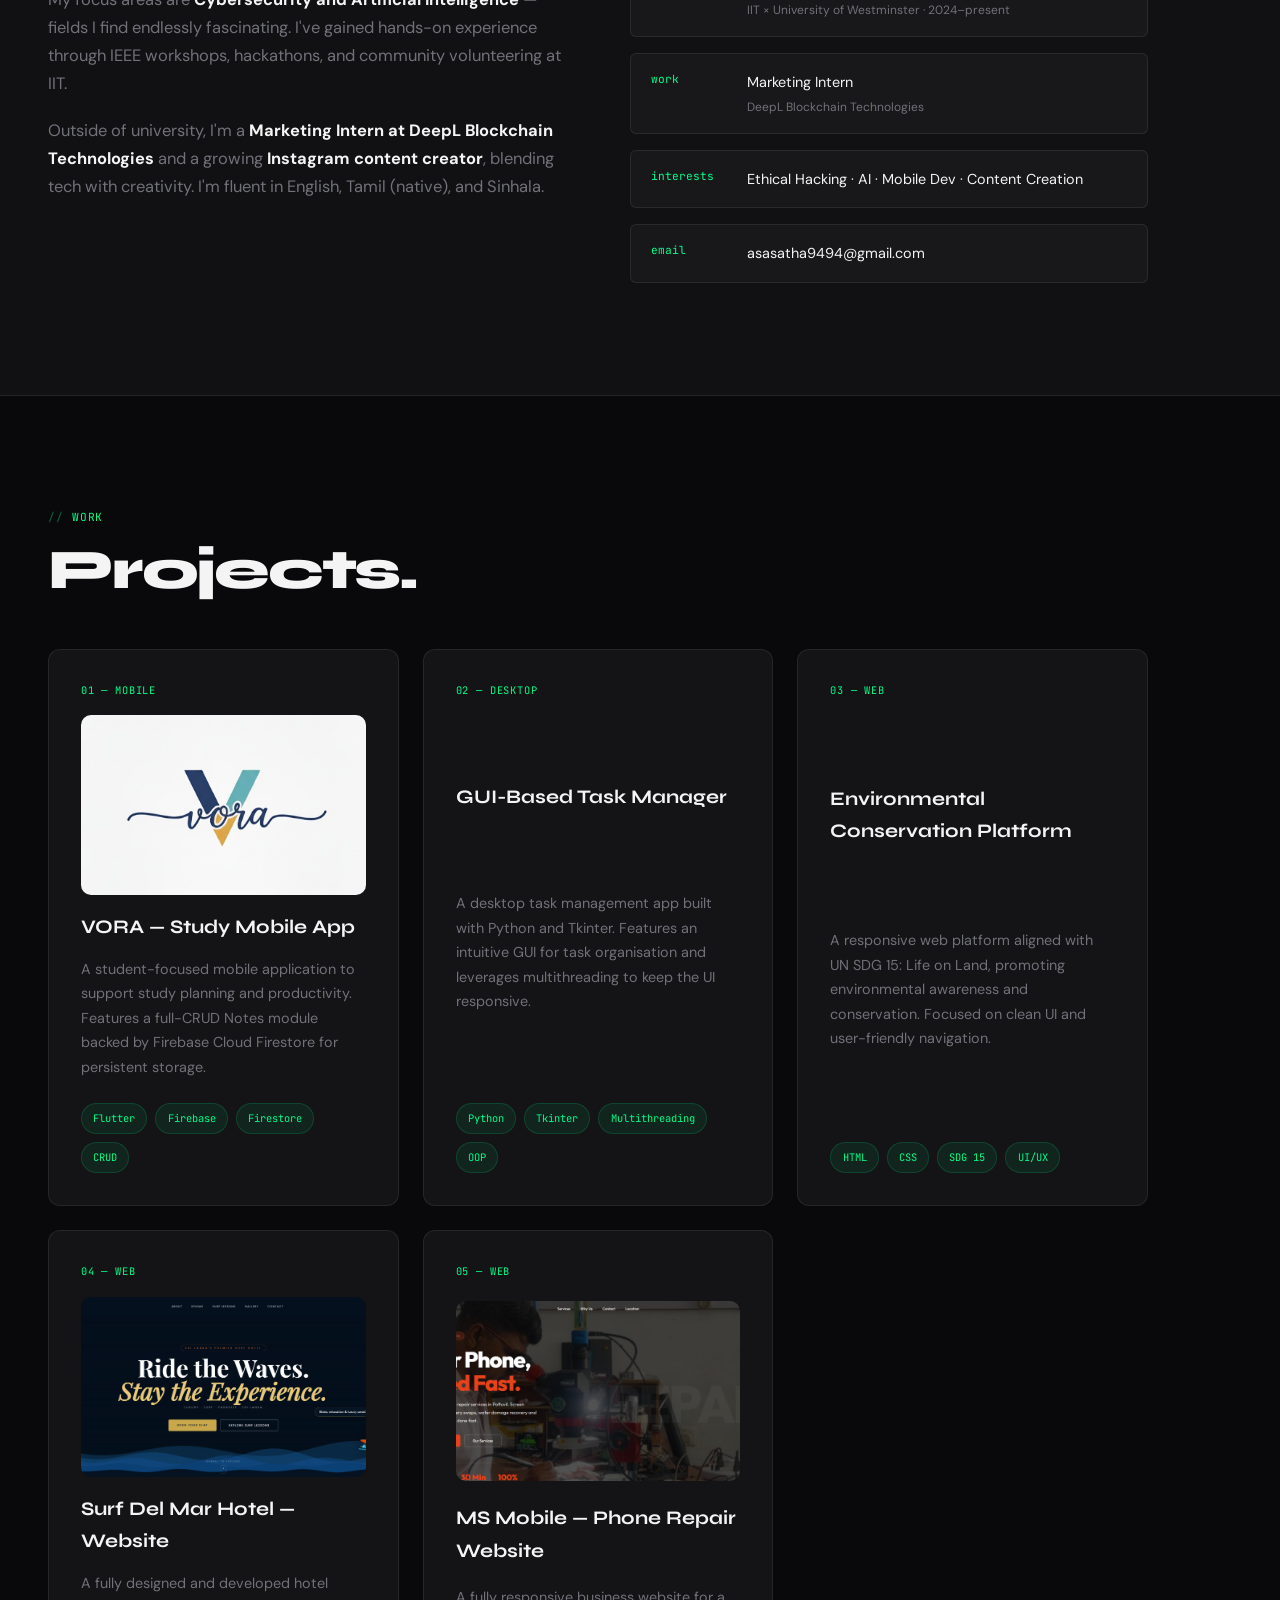
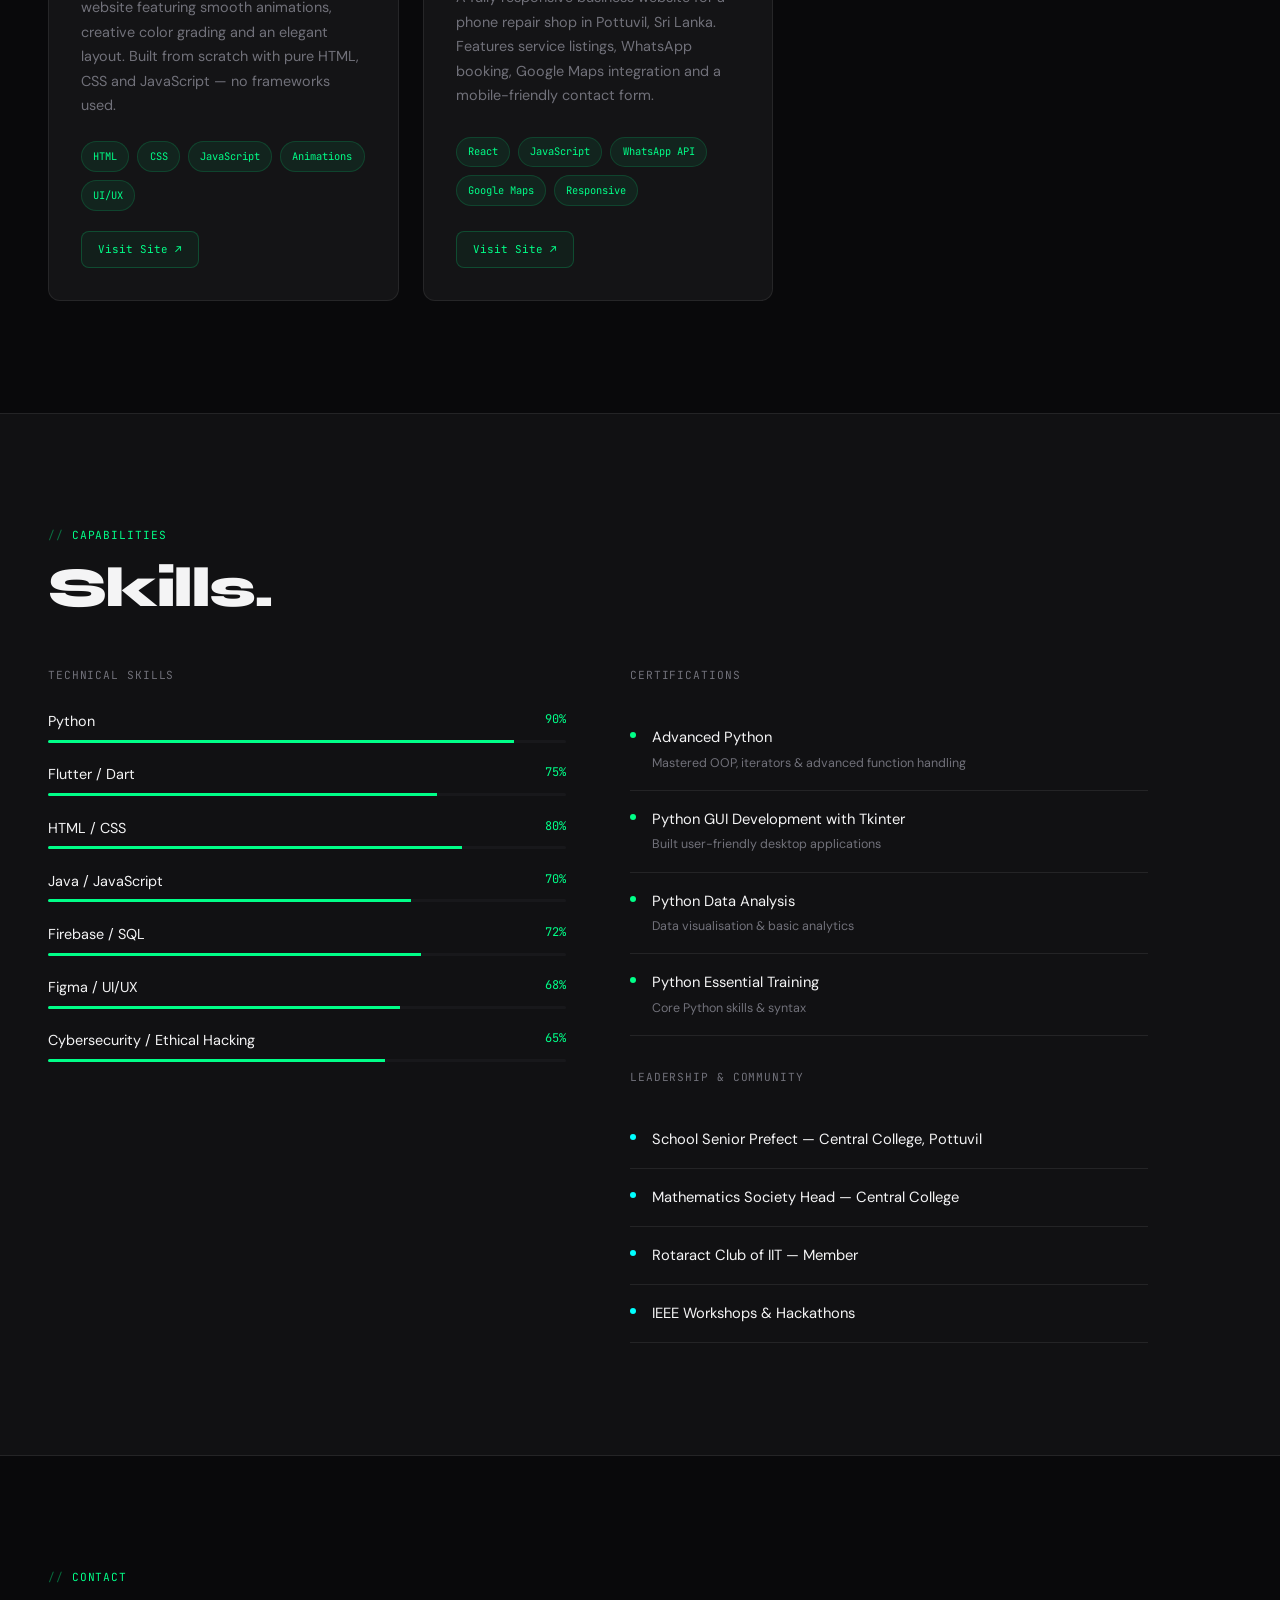
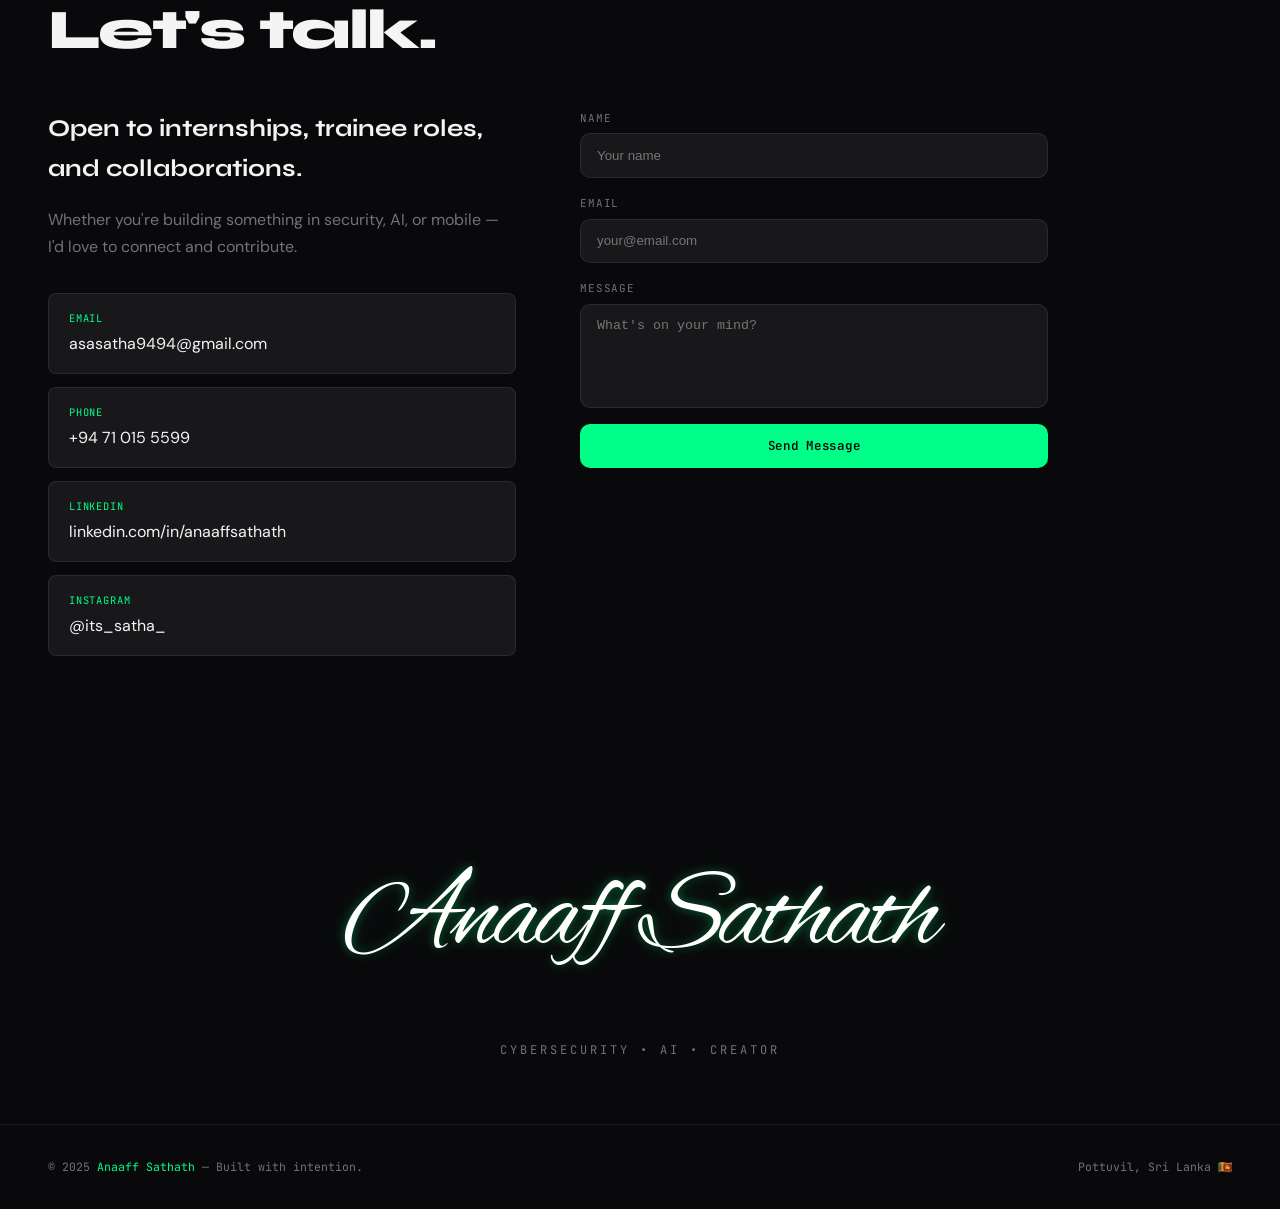
==== commit 0e45cad6: "Improve Project showcase hover interaction" ====
--- a/index.html
+++ b/index.html
@@ -217,49 +217,52 @@
 
   <!-- ABOUT -->
   <section id="about">
-    <div class="container>" <div class="section-tag">about me</div>
-    <h2>Who I am.</h2>
-    <div class="about-grid">
-      <div class="about-text reveal">
-        <p>I'm a <strong>dedicated Computer Science undergraduate</strong> at the Informatics Institute of Technology
-          (IIT), Sri Lanka, reading for a BSc (Hons) degree affiliated with the University of Westminster.</p>
-        <p>My focus areas are <strong>Cybersecurity and Artificial Intelligence</strong> — fields I find endlessly
-          fascinating. I've gained hands-on experience through IEEE workshops, hackathons, and community volunteering at
-          IIT.</p>
-        <p>Outside of university, I'm a <strong>Marketing Intern at DeepL Blockchain Technologies</strong> and a growing
-          <strong>Instagram content creator</strong>, blending tech with creativity. I'm fluent in English, Tamil
-          (native), and Sinhala.
-        </p>
-      </div>
-      <div class="about-details reveal">
-        <div class="detail-row">
-          <span class="detail-icon">location</span>
-          <div class="detail-val">Pottuvil, Sri Lanka</div>
-        </div>
-        <div class="detail-row">
-          <span class="detail-icon">education</span>
-          <div class="detail-val">
-            BSc (Hons) Computer Science
-            <small>IIT × University of Westminster · 2024–present</small>
-          </div>
-        </div>
-        <div class="detail-row">
-          <span class="detail-icon">work</span>
-          <div class="detail-val">
-            Marketing Intern
-            <small>DeepL Blockchain Technologies</small>
-          </div>
-        </div>
-        <div class="detail-row">
-          <span class="detail-icon">interests</span>
-          <div class="detail-val">Ethical Hacking · AI · Mobile Dev · Content Creation</div>
-        </div>
-        <div class="detail-row">
-          <span class="detail-icon">email</span>
-          <div class="detail-val">asasatha9494@gmail.com</div>
-        </div>
-      </div>
-    </div>
+    <div class="container">
+      <div class="section-tag">about me</div>
+      <h2>Who I am.</h2>
+      <div class="about-grid">
+        <div class="about-text reveal">
+          <p>I'm a <strong>dedicated Computer Science undergraduate</strong> at the Informatics Institute of Technology
+            (IIT), Sri Lanka, reading for a BSc (Hons) degree affiliated with the University of Westminster.</p>
+          <p>My focus areas are <strong>Cybersecurity and Artificial Intelligence</strong> — fields I find endlessly
+            fascinating. I've gained hands-on experience through IEEE workshops, hackathons, and community volunteering
+            at
+            IIT.</p>
+          <p>Outside of university, I'm a <strong>Marketing Intern at DeepL Blockchain Technologies</strong> and a
+            growing
+            <strong>Instagram content creator</strong>, blending tech with creativity. I'm fluent in English, Tamil
+            (native), and Sinhala.
+          </p>
+        </div>
+        <div class="about-details reveal">
+          <div class="detail-row">
+            <span class="detail-icon">location</span>
+            <div class="detail-val">Pottuvil, Sri Lanka</div>
+          </div>
+          <div class="detail-row">
+            <span class="detail-icon">education</span>
+            <div class="detail-val">
+              BSc (Hons) Computer Science
+              <small>IIT × University of Westminster · 2024–present</small>
+            </div>
+          </div>
+          <div class="detail-row">
+            <span class="detail-icon">work</span>
+            <div class="detail-val">
+              Marketing Intern
+              <small>DeepL Blockchain Technologies</small>
+            </div>
+          </div>
+          <div class="detail-row">
+            <span class="detail-icon">interests</span>
+            <div class="detail-val">Ethical Hacking · AI · Mobile Dev · Content Creation</div>
+          </div>
+          <div class="detail-row">
+            <span class="detail-icon">email</span>
+            <div class="detail-val">asasatha9494@gmail.com</div>
+          </div>
+        </div>
+      </div>
     </div>
   </section>
 
@@ -269,7 +272,7 @@
     <h2>Projects.</h2>
     <div class="projects-grid">
 
-      <div class="project-card reveal">
+      <div class="project-card reveal" data-project="vora">
         <div class="project-num">01 — Mobile</div>
         <img src="assets/images/vora.jpeg" class="project-image" alt="Vora Study App">
         <div class="project-title">VORA — Study Mobile App</div>
@@ -283,7 +286,7 @@
         </div>
       </div>
 
-      <div class="project-card reveal">
+      <div class="project-card reveal" data-project="task-manager">
         <div class="project-num">02 — Desktop</div>
         <div class="project-title">GUI-Based Task Manager</div>
         <p class="project-desc">A desktop task management app built with Python and Tkinter. Features an intuitive GUI
@@ -296,7 +299,7 @@
         </div>
       </div>
 
-      <div class="project-card reveal">
+      <div class="project-card reveal" data-project="environment">
         <div class="project-num">03 — Web</div>
         <div class="project-title">Environmental Conservation Platform</div>
         <p class="project-desc">A responsive web platform aligned with UN SDG 15: Life on Land, promoting environmental
@@ -309,7 +312,7 @@
         </div>
       </div>
 
-      <div class="project-card reveal">
+      <div class="project-card reveal" data-project="surf-del-mar">
         <div class="project-num">04 — Web</div>
         <img src="assets/images/surfdelmar.png" class="project-image">
         <div class="project-title">Surf Del Mar Hotel — Website</div>
@@ -325,7 +328,7 @@
         <a href="https://surfdelmarhotel.com" target="_blank" class="project-link">Visit Site ↗</a>
       </div>
 
-      <div class="project-card reveal">
+      <div class="project-card reveal" data-project="ms-mobile">
         <div class="project-num">05 — Web</div>
         <img src="assets/images/msmobile.png" class="project-image">
         <div class="project-title">MS Mobile — Phone Repair Website</div>
@@ -526,6 +529,112 @@
     <div class="footer-text">Pottuvil, Sri Lanka 🇱🇰</div>
   </footer>
 
+  <!-- =========================================
+     PROJECT SHOWCASE
+========================================= -->
+
+  <div class="project-showcase" id="project-showcase">
+
+    <div class="showcase-backdrop"></div>
+
+    <div class="showcase-panel">
+
+      <!-- CLOSE -->
+      <button class="showcase-close" id="showcase-close">
+        ×
+      </button>
+
+      <!-- TOP -->
+      <div class="showcase-top">
+
+        <div class="showcase-label">
+          / FEATURED PROJECT
+        </div>
+
+        <div class="showcase-number" id="showcase-number">
+          01
+        </div>
+
+      </div>
+
+      <!-- MAIN CONTENT -->
+      <div class="showcase-content">
+
+        <!-- IMAGE -->
+        <div class="showcase-image-container">
+
+          <img id="showcase-image" src="" alt="Project preview">
+
+        </div>
+
+        <!-- DETAILS -->
+        <div class="showcase-details">
+
+          <div class="showcase-category" id="showcase-category">
+            MOBILE APPLICATION
+          </div>
+
+          <h2 id="showcase-title">
+            VORA — Study Mobile App
+          </h2>
+
+          <p class="showcase-description" id="showcase-description">
+            Project description goes here.
+          </p>
+
+          <!-- TECH -->
+          <div class="showcase-tech" id="showcase-tech">
+          </div>
+
+          <!-- FEATURES -->
+          <div class="showcase-features">
+
+            <div class="showcase-feature">
+              <span>01</span>
+              <p>Project Development</p>
+            </div>
+
+            <div class="showcase-feature">
+              <span>02</span>
+              <p>Modern User Interface</p>
+            </div>
+
+            <div class="showcase-feature">
+              <span>03</span>
+              <p>Responsive Experience</p>
+            </div>
+
+            <div class="showcase-feature">
+              <span>04</span>
+              <p>Real-world Solution</p>
+            </div>
+
+          </div>
+
+          <!-- BUTTONS -->
+          <div class="showcase-actions">
+
+            <a href="#" target="_blank" class="btn btn-primary" id="showcase-live">
+              View Live ↗
+            </a>
+
+            <a href="#" target="_blank" class="btn btn-outline" id="showcase-code">
+              View Code ↗
+            </a>
+
+          </div>
+
+        </div>
+
+      </div>
+
+      <!-- FLOATING DECORATION -->
+      <div class="showcase-orbit"></div>
+      <div class="showcase-glow"></div>
+
+    </div>
+
+  </div>
   <script src="script.js"></script>
 </body>
 
--- a/style.css
+++ b/style.css
@@ -887,19 +887,100 @@
 /* =========================
    CUSTOM CURSOR
 ========================= */
+/* =========================================
+   CUSTOM CURSOR
+========================================= */
+
 .cursor {
   position: fixed;
-  z-index: 9999;
 
   width: 8px;
   height: 8px;
 
+  background: var(--accent);
   border-radius: 50%;
 
-  background: var(--accent);
-
   pointer-events: none;
-  mix-blend-mode: difference;
+
+  z-index: 100000;
+
+  transform: translate(-50%, -50%);
+
+  box-shadow:
+    0 0 10px rgba(0, 255, 136, 0.7),
+    0 0 20px rgba(0, 255, 136, 0.3);
+
+  transition:
+    width 0.2s ease,
+    height 0.2s ease,
+    background 0.2s ease,
+    box-shadow 0.2s ease;
+}
+
+
+/* Outer ring */
+
+.cursor::before {
+
+  content: "";
+
+  position: absolute;
+
+  width: 32px;
+  height: 32px;
+
+  top: 50%;
+  left: 50%;
+
+  border: 1px solid rgba(0, 255, 136, 0.45);
+
+  border-radius: 50%;
+
+  transform: translate(-50%, -50%);
+
+  transition:
+    width 0.25s ease,
+    height 0.25s ease,
+    border-color 0.25s ease,
+    background 0.25s ease;
+
+}
+
+
+/* Hover state */
+
+.cursor.hover {
+
+  width: 5px;
+  height: 5px;
+
+  background: var(--bg);
+
+}
+
+
+.cursor.hover::before {
+
+  width: 52px;
+  height: 52px;
+
+  border-color: var(--accent);
+
+  background: rgba(0, 255, 136, 0.05);
+
+}
+
+
+/* =========================================
+   DISABLE ON TOUCH DEVICES
+========================================= */
+
+@media (hover: none) {
+
+  .cursor {
+    display: none !important;
+  }
+
 }
 
 /* =========================
@@ -1857,156 +1938,940 @@
 ========================================= */
 
 .glitch-background {
-    position: absolute;
-    inset: 0;
-    overflow: hidden;
-    pointer-events: none;
-    z-index: 0;
-
-    background:
-        linear-gradient(
-            rgba(0, 255, 136, 0.025) 1px,
-            transparent 1px
-        ),
-        linear-gradient(
-            90deg,
-            rgba(0, 255, 136, 0.025) 1px,
-            transparent 1px
-        );
-
-    background-size: 40px 40px;
+  position: absolute;
+  inset: 0;
+  overflow: hidden;
+  pointer-events: none;
+  z-index: 0;
+
+  background:
+    linear-gradient(rgba(0, 255, 136, 0.025) 1px,
+      transparent 1px),
+    linear-gradient(90deg,
+      rgba(0, 255, 136, 0.025) 1px,
+      transparent 1px);
+
+  background-size: 40px 40px;
 }
 
 /* Scanlines */
 
 .glitch-background::before {
-    content: "";
-    position: absolute;
-    inset: 0;
-
-    background: repeating-linear-gradient(
-        to bottom,
-        transparent 0px,
-        transparent 3px,
-        rgba(0, 255, 136, 0.035) 4px,
-        transparent 5px
-    );
-
-    opacity: 0.7;
+  content: "";
+  position: absolute;
+  inset: 0;
+
+  background: repeating-linear-gradient(to bottom,
+      transparent 0px,
+      transparent 3px,
+      rgba(0, 255, 136, 0.035) 4px,
+      transparent 5px);
+
+  opacity: 0.7;
 }
 
 /* Moving scan */
 
 .glitch-background::after {
-    content: "";
-    position: absolute;
+  content: "";
+  position: absolute;
+
+  width: 100%;
+  height: 2px;
+
+  left: 0;
+  top: -10px;
+
+  background: rgba(0, 255, 136, 0.35);
+
+  box-shadow:
+    0 0 12px rgba(0, 255, 136, 0.5),
+    0 0 30px rgba(0, 255, 136, 0.2);
+
+  animation: scanMove 2.5s linear infinite;
+}
+
+/* Glitch bars */
+
+.glitch-line {
+  position: absolute;
+  left: 0;
+
+  width: 100%;
+  height: 1px;
+
+  background: rgba(0, 255, 136, 0.3);
+
+  opacity: 0;
+
+  animation: glitchBar 2s infinite;
+}
+
+.glitch-line:nth-child(1) {
+  top: 18%;
+  animation-delay: 0.2s;
+}
+
+.glitch-line:nth-child(2) {
+  top: 37%;
+  animation-delay: 0.8s;
+}
+
+.glitch-line:nth-child(3) {
+  top: 51%;
+  animation-delay: 1.4s;
+}
+
+.glitch-line:nth-child(4) {
+  top: 73%;
+  animation-delay: 0.5s;
+}
+
+.glitch-line:nth-child(5) {
+  top: 88%;
+  animation-delay: 1.1s;
+}
+
+/* Scan movement */
+
+@keyframes scanMove {
+
+  0% {
+    top: -10px;
+  }
+
+  100% {
+    top: 110%;
+  }
+
+}
+
+/* Glitch movement */
+
+@keyframes glitchBar {
+
+  0%,
+  85%,
+  100% {
+    opacity: 0;
+    transform: translateX(0);
+  }
+
+  87% {
+    opacity: 1;
+    transform: translateX(-12px);
+  }
+
+  89% {
+    opacity: 0.4;
+    transform: translateX(18px);
+  }
+
+  91% {
+    opacity: 0.8;
+    transform: translateX(-5px);
+  }
+
+  93% {
+    opacity: 0;
+    transform: translateX(0);
+  }
+
+}
+
+/* Keep boot content above background */
+
+.boot-container {
+  position: relative;
+  z-index: 2;
+}
+
+/* =========================================
+   HERO ENTRANCE ANIMATION
+========================================= */
+
+.hero-left>* {
+  opacity: 0;
+  transform: translateY(25px);
+  animation: heroReveal 0.8s ease forwards;
+}
+
+.hero-left>*:nth-child(1) {
+  animation-delay: 0.15s;
+}
+
+.hero-left>*:nth-child(2) {
+  animation-delay: 0.3s;
+}
+
+.hero-left>*:nth-child(3) {
+  animation-delay: 0.45s;
+}
+
+.hero-left>*:nth-child(4) {
+  animation-delay: 0.6s;
+}
+
+.hero-left>*:nth-child(5) {
+  animation-delay: 0.75s;
+}
+
+.hero-left>*:nth-child(6) {
+  animation-delay: 0.9s;
+}
+
+
+/* Main reveal animation */
+
+@keyframes heroReveal {
+
+  from {
+    opacity: 0;
+    transform: translateY(25px);
+  }
+
+  to {
+    opacity: 1;
+    transform: translateY(0);
+  }
+
+}
+
+
+/* Profile image */
+
+.hero-image-wrapper {
+  opacity: 0;
+  transform: translateX(45px) scale(0.96);
+
+  animation: heroImageReveal 1s ease forwards;
+  animation-delay: 0.55s;
+}
+
+@keyframes heroImageReveal {
+
+  from {
+    opacity: 0;
+    transform: translateX(45px) scale(0.96);
+  }
+
+  to {
+    opacity: 1;
+    transform: translateX(0) scale(1);
+  }
+
+}
+
+
+/* =========================================
+   MOBILE HERO ANIMATION
+========================================= */
+
+@media (max-width: 768px) {
+
+  .hero-left>* {
+    transform: translateY(18px);
+  }
+
+  .hero-image-wrapper {
+    transform: translateY(25px) scale(0.97);
+    animation-name: heroImageMobileReveal;
+  }
+
+}
+
+@keyframes heroImageMobileReveal {
+
+  from {
+    opacity: 0;
+    transform: translateY(25px) scale(0.97);
+  }
+
+  to {
+    opacity: 1;
+    transform: translateY(0) scale(1);
+  }
+
+}
+
+
+/* =========================================
+   REDUCED MOTION
+========================================= */
+
+@media (prefers-reduced-motion: reduce) {
+
+  .hero-left>*,
+  .hero-image-wrapper {
+    opacity: 1;
+    transform: none;
+    animation: none;
+  }
+
+}
+
+/* =========================================
+   NAV LINK HOVER JUMP
+========================================= */
+
+@media (hover: hover) and (pointer: fine) {
+
+  .nav-links a {
+    display: inline-block;
+    transition: color 0.25s ease;
+  }
+
+  .nav-links a:hover {
+    animation: navJump 0.35s ease;
+    color: var(--accent);
+  }
+
+}
+
+@keyframes navJump {
+
+  0% {
+    transform: translateY(0);
+  }
+
+  30% {
+    transform: translateY(-5px);
+  }
+
+  55% {
+    transform: translateY(2px);
+  }
+
+  75% {
+    transform: translateY(-2px);
+  }
+
+  100% {
+    transform: translateY(0);
+  }
+
+}
+
+/* =========================================
+   PROJECT SHOWCASE
+========================================= */
+
+.project-showcase {
+  position: fixed;
+  inset: 0;
+  z-index: 9999;
+
+  display: flex;
+  align-items: center;
+  justify-content: center;
+
+  padding: 5rem 3rem 3rem;
+
+  opacity: 0;
+  visibility: hidden;
+  pointer-events: none;
+
+  transition:
+    opacity 0.4s ease,
+    visibility 0.4s ease;
+}
+
+/* BACKGROUND */
+
+.showcase-backdrop {
+  position: absolute;
+  inset: 0;
+
+  background: rgba(0, 0, 0, 0.78);
+
+  backdrop-filter: blur(12px);
+  -webkit-backdrop-filter: blur(12px);
+}
+
+
+/* MAIN PANEL */
+
+.showcase-panel {
+  position: relative;
+
+  width: min(1400px, 94vw);
+  height: min(760px, 88vh);
+
+  padding: 2rem;
+
+  overflow: hidden;
+
+  background:
+    linear-gradient(135deg,
+      rgba(10, 25, 20, 0.96),
+      rgba(8, 12, 13, 0.98));
+
+  border: 1px solid rgba(0, 255, 136, 0.55);
+
+  border-radius: 24px;
+
+  box-shadow:
+    0 0 30px rgba(0, 255, 136, 0.15),
+    0 0 100px rgba(0, 255, 136, 0.08),
+    inset 0 0 80px rgba(0, 255, 136, 0.025);
+
+  transform: scale(0.85) translateY(40px);
+
+  transition:
+    transform 0.55s cubic-bezier(.16, 1, .3, 1);
+
+  isolation: isolate;
+}
+
+
+/* NEON BORDER */
+
+.showcase-panel::before {
+  content: "";
+
+  position: absolute;
+  inset: 0;
+
+  border-radius: inherit;
+
+  border: 1px solid rgba(0, 255, 136, 0.2);
+
+  pointer-events: none;
+
+  box-shadow:
+    0 0 25px rgba(0, 255, 136, 0.15);
+
+  z-index: -1;
+}
+
+
+/* TOP LINE */
+
+.showcase-panel::after {
+  content: "";
+
+  position: absolute;
+
+  top: 0;
+  left: 8%;
+
+  width: 84%;
+  height: 1px;
+
+  background:
+    linear-gradient(90deg,
+      transparent,
+      var(--accent),
+      transparent);
+
+  box-shadow:
+    0 0 15px var(--accent);
+
+  opacity: 0.8;
+}
+
+
+/* OPEN STATE */
+
+.project-showcase.active {
+  opacity: 1;
+  visibility: visible;
+  pointer-events: auto;
+}
+
+.project-showcase.active .showcase-panel {
+  transform: scale(1) translateY(0);
+
+  animation: showcaseFloat 5s ease-in-out infinite;
+}
+
+
+/* FLOATING MOTION */
+
+@keyframes showcaseFloat {
+
+  0% {
+    transform: translateY(0);
+  }
+
+  50% {
+    transform: translateY(-8px);
+  }
+
+  100% {
+    transform: translateY(0);
+  }
+
+}
+
+
+/* CLOSE BUTTON */
+
+.showcase-close {
+  position: absolute;
+
+  top: 1.5rem;
+  right: 1.5rem;
+
+  width: 46px;
+  height: 46px;
+
+  display: flex;
+  align-items: center;
+  justify-content: center;
+
+  border-radius: 50%;
+
+  border: 1px solid rgba(255, 255, 255, 0.25);
+
+  background: rgba(0, 0, 0, 0.35);
+
+  color: var(--text);
+
+  font-size: 1.8rem;
+  font-weight: 300;
+
+  cursor: pointer;
+
+  z-index: 20;
+
+  transition:
+    background 0.25s ease,
+    border-color 0.25s ease,
+    color 0.25s ease,
+    transform 0.25s ease;
+}
+
+.showcase-close:hover {
+
+  color: var(--accent);
+
+  border-color: var(--accent);
+
+  background: rgba(0, 255, 136, 0.08);
+
+  transform: rotate(90deg);
+}
+
+
+/* TOP INFORMATION */
+
+.showcase-top {
+
+  display: flex;
+  justify-content: space-between;
+  align-items: center;
+
+  margin-bottom: 1.5rem;
+
+  position: relative;
+  z-index: 5;
+}
+
+.showcase-label {
+
+  color: var(--accent);
+
+  font-family: 'JetBrains Mono', monospace;
+
+  font-size: 0.65rem;
+
+  letter-spacing: 0.15em;
+
+  text-transform: uppercase;
+}
+
+.showcase-number {
+
+  color: rgba(255, 255, 255, 0.25);
+
+  font-family: 'JetBrains Mono', monospace;
+
+  font-size: 0.7rem;
+
+  letter-spacing: 0.15em;
+}
+
+
+/* MAIN CONTENT */
+
+.showcase-content {
+
+  position: relative;
+
+  z-index: 5;
+
+  height: calc(100% - 3.5rem);
+
+  display: grid;
+
+  grid-template-columns: 1.25fr 0.75fr;
+
+  gap: 3rem;
+
+  align-items: center;
+}
+
+
+/* IMAGE */
+
+.showcase-image-container {
+
+  position: relative;
+
+  width: 100%;
+
+  height: 100%;
+
+  max-height: 600px;
+
+  display: flex;
+
+  align-items: center;
+
+  justify-content: center;
+
+  padding: 1rem;
+
+  background: rgba(0, 0, 0, 0.3);
+
+  border: 1px solid rgba(0, 255, 136, 0.18);
+
+  border-radius: 18px;
+
+  overflow: hidden;
+}
+
+.showcase-image-container::before {
+
+  content: "";
+
+  position: absolute;
+
+  inset: 0;
+
+  background:
+    radial-gradient(circle at center,
+      rgba(0, 255, 136, 0.12),
+      transparent 65%);
+
+  pointer-events: none;
+}
+
+#showcase-image {
+
+  position: relative;
+
+  width: 100%;
+  height: 100%;
+
+  object-fit: contain;
+
+  border-radius: 12px;
+
+  z-index: 2;
+
+  filter:
+    drop-shadow(0 0 25px rgba(0, 255, 136, 0.12));
+
+  transition: transform 0.5s ease;
+}
+
+#showcase-image:hover {
+  transform: scale(1.02);
+}
+
+
+/* DETAILS */
+
+.showcase-details {
+
+  display: flex;
+
+  flex-direction: column;
+
+  justify-content: center;
+
+  padding: 1rem 1rem 1rem 0;
+}
+
+.showcase-category {
+
+  margin-bottom: 0.7rem;
+
+  color: var(--accent);
+
+  font-family: 'JetBrains Mono', monospace;
+
+  font-size: 0.65rem;
+
+  letter-spacing: 0.15em;
+
+  text-transform: uppercase;
+}
+
+.showcase-details h2 {
+
+  margin: 0 0 1rem;
+
+  font-family: 'Syne', sans-serif;
+
+  font-size: clamp(2rem, 4vw, 4rem);
+
+  line-height: 0.95;
+
+  color: var(--text);
+}
+
+.showcase-description {
+
+  margin-bottom: 1.5rem;
+
+  max-width: 560px;
+
+  color: var(--muted);
+
+  font-size: 0.95rem;
+
+  line-height: 1.8;
+}
+
+
+/* TECH TAGS */
+
+.showcase-tech {
+
+  display: flex;
+
+  flex-wrap: wrap;
+
+  gap: 0.5rem;
+
+  margin-bottom: 1.5rem;
+}
+
+.showcase-tech span {
+
+  padding: 0.45rem 0.8rem;
+
+  border-radius: 999px;
+
+  border: 1px solid rgba(0, 255, 136, 0.2);
+
+  background: rgba(0, 255, 136, 0.06);
+
+  color: var(--accent);
+
+  font-family: 'JetBrains Mono', monospace;
+
+  font-size: 0.65rem;
+}
+
+
+/* FEATURES */
+
+.showcase-features {
+
+  display: grid;
+
+  grid-template-columns: 1fr 1fr;
+
+  gap: 0.8rem;
+
+  margin-bottom: 1.8rem;
+
+  padding-top: 1.2rem;
+
+  border-top: 1px solid var(--border);
+}
+
+.showcase-feature {
+
+  display: flex;
+
+  align-items: center;
+
+  gap: 0.7rem;
+}
+
+.showcase-feature span {
+
+  color: var(--accent);
+
+  font-family: 'JetBrains Mono', monospace;
+
+  font-size: 0.6rem;
+}
+
+.showcase-feature p {
+
+  margin: 0;
+
+  color: rgba(255, 255, 255, 0.75);
+
+  font-size: 0.78rem;
+}
+
+
+/* BUTTONS */
+
+.showcase-actions {
+
+  display: flex;
+
+  gap: 1rem;
+
+  flex-wrap: wrap;
+}
+
+.showcase-actions .btn {
+
+  min-width: 140px;
+
+  justify-content: center;
+}
+
+
+/* DECORATIVE GLOW */
+
+.showcase-glow {
+
+  position: absolute;
+
+  width: 450px;
+  height: 450px;
+
+  right: -180px;
+  bottom: -220px;
+
+  border-radius: 50%;
+
+  background:
+    radial-gradient(circle,
+      rgba(0, 255, 136, 0.15),
+      transparent 70%);
+
+  filter: blur(20px);
+
+  pointer-events: none;
+
+  z-index: 0;
+}
+
+
+/* ORBIT */
+
+.showcase-orbit {
+
+  position: absolute;
+
+  width: 180px;
+  height: 180px;
+
+  right: -90px;
+  top: 15%;
+
+  border: 1px solid rgba(0, 255, 136, 0.12);
+
+  border-radius: 50%;
+
+  pointer-events: none;
+
+  z-index: 0;
+}
+
+
+/* =========================================
+   MOBILE
+========================================= */
+
+@media (max-width: 768px) {
+
+  .project-showcase {
+
+    padding: 1rem;
+
+  }
+
+  .showcase-panel {
 
     width: 100%;
-    height: 2px;
-
-    left: 0;
-    top: -10px;
-
-    background: rgba(0, 255, 136, 0.35);
-
-    box-shadow:
-        0 0 12px rgba(0, 255, 136, 0.5),
-        0 0 30px rgba(0, 255, 136, 0.2);
-
-    animation: scanMove 2.5s linear infinite;
-}
-
-/* Glitch bars */
-
-.glitch-line {
-    position: absolute;
-    left: 0;
-
-    width: 100%;
-    height: 1px;
-
-    background: rgba(0, 255, 136, 0.3);
-
-    opacity: 0;
-
-    animation: glitchBar 2s infinite;
-}
-
-.glitch-line:nth-child(1) {
-    top: 18%;
-    animation-delay: 0.2s;
-}
-
-.glitch-line:nth-child(2) {
-    top: 37%;
-    animation-delay: 0.8s;
-}
-
-.glitch-line:nth-child(3) {
-    top: 51%;
-    animation-delay: 1.4s;
-}
-
-.glitch-line:nth-child(4) {
-    top: 73%;
-    animation-delay: 0.5s;
-}
-
-.glitch-line:nth-child(5) {
-    top: 88%;
-    animation-delay: 1.1s;
-}
-
-/* Scan movement */
-
-@keyframes scanMove {
-
-    0% {
-        top: -10px;
-    }
-
-    100% {
-        top: 110%;
-    }
-
-}
-
-/* Glitch movement */
-
-@keyframes glitchBar {
-
-    0%,
-    85%,
-    100% {
-        opacity: 0;
-        transform: translateX(0);
-    }
-
-    87% {
-        opacity: 1;
-        transform: translateX(-12px);
-    }
-
-    89% {
-        opacity: 0.4;
-        transform: translateX(18px);
-    }
-
-    91% {
-        opacity: 0.8;
-        transform: translateX(-5px);
-    }
-
-    93% {
-        opacity: 0;
-        transform: translateX(0);
-    }
-
-}
-
-/* Keep boot content above background */
-
-.boot-container {
-    position: relative;
-    z-index: 2;
+
+    height: 92vh;
+
+    padding: 1.2rem;
+
+    border-radius: 18px;
+
+    overflow-y: auto;
+
+  }
+
+  .showcase-content {
+
+    height: auto;
+
+    grid-template-columns: 1fr;
+
+    gap: 1.5rem;
+
+  }
+
+  .showcase-image-container {
+
+    height: 280px;
+
+  }
+
+  .showcase-details {
+
+    padding: 0;
+
+  }
+
+  .showcase-details h2 {
+
+    font-size: 2rem;
+
+  }
+
+  .showcase-description {
+
+    font-size: 0.85rem;
+
+    line-height: 1.7;
+
+  }
+
+  .showcase-features {
+
+    grid-template-columns: 1fr;
+
+  }
+
+  .showcase-close {
+
+    width: 40px;
+    height: 40px;
+
+    top: 1rem;
+    right: 1rem;
+
+  }
+
+}
+
+
+/* =========================================
+   REDUCED MOTION
+========================================= */
+
+@media (prefers-reduced-motion: reduce) {
+
+  .project-showcase.active .showcase-panel {
+
+    animation: none;
+
+  }
+
 }
